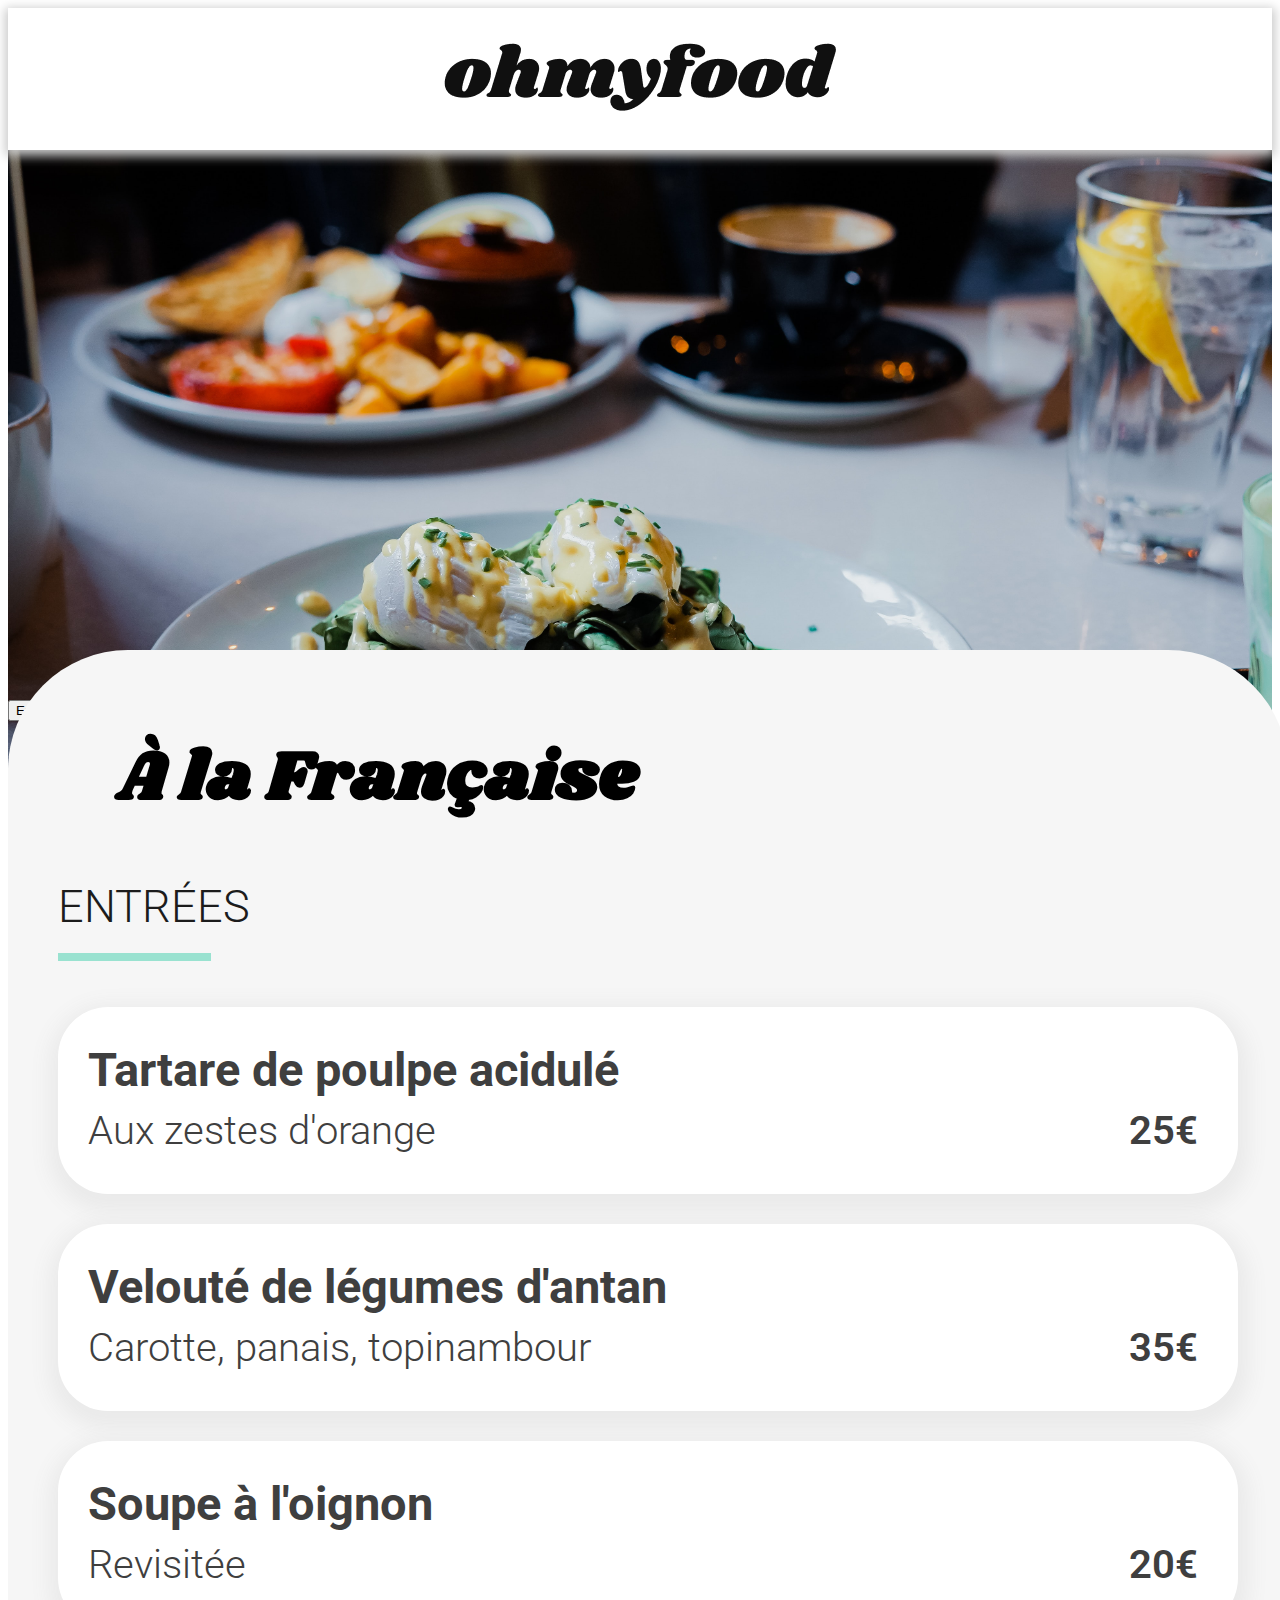
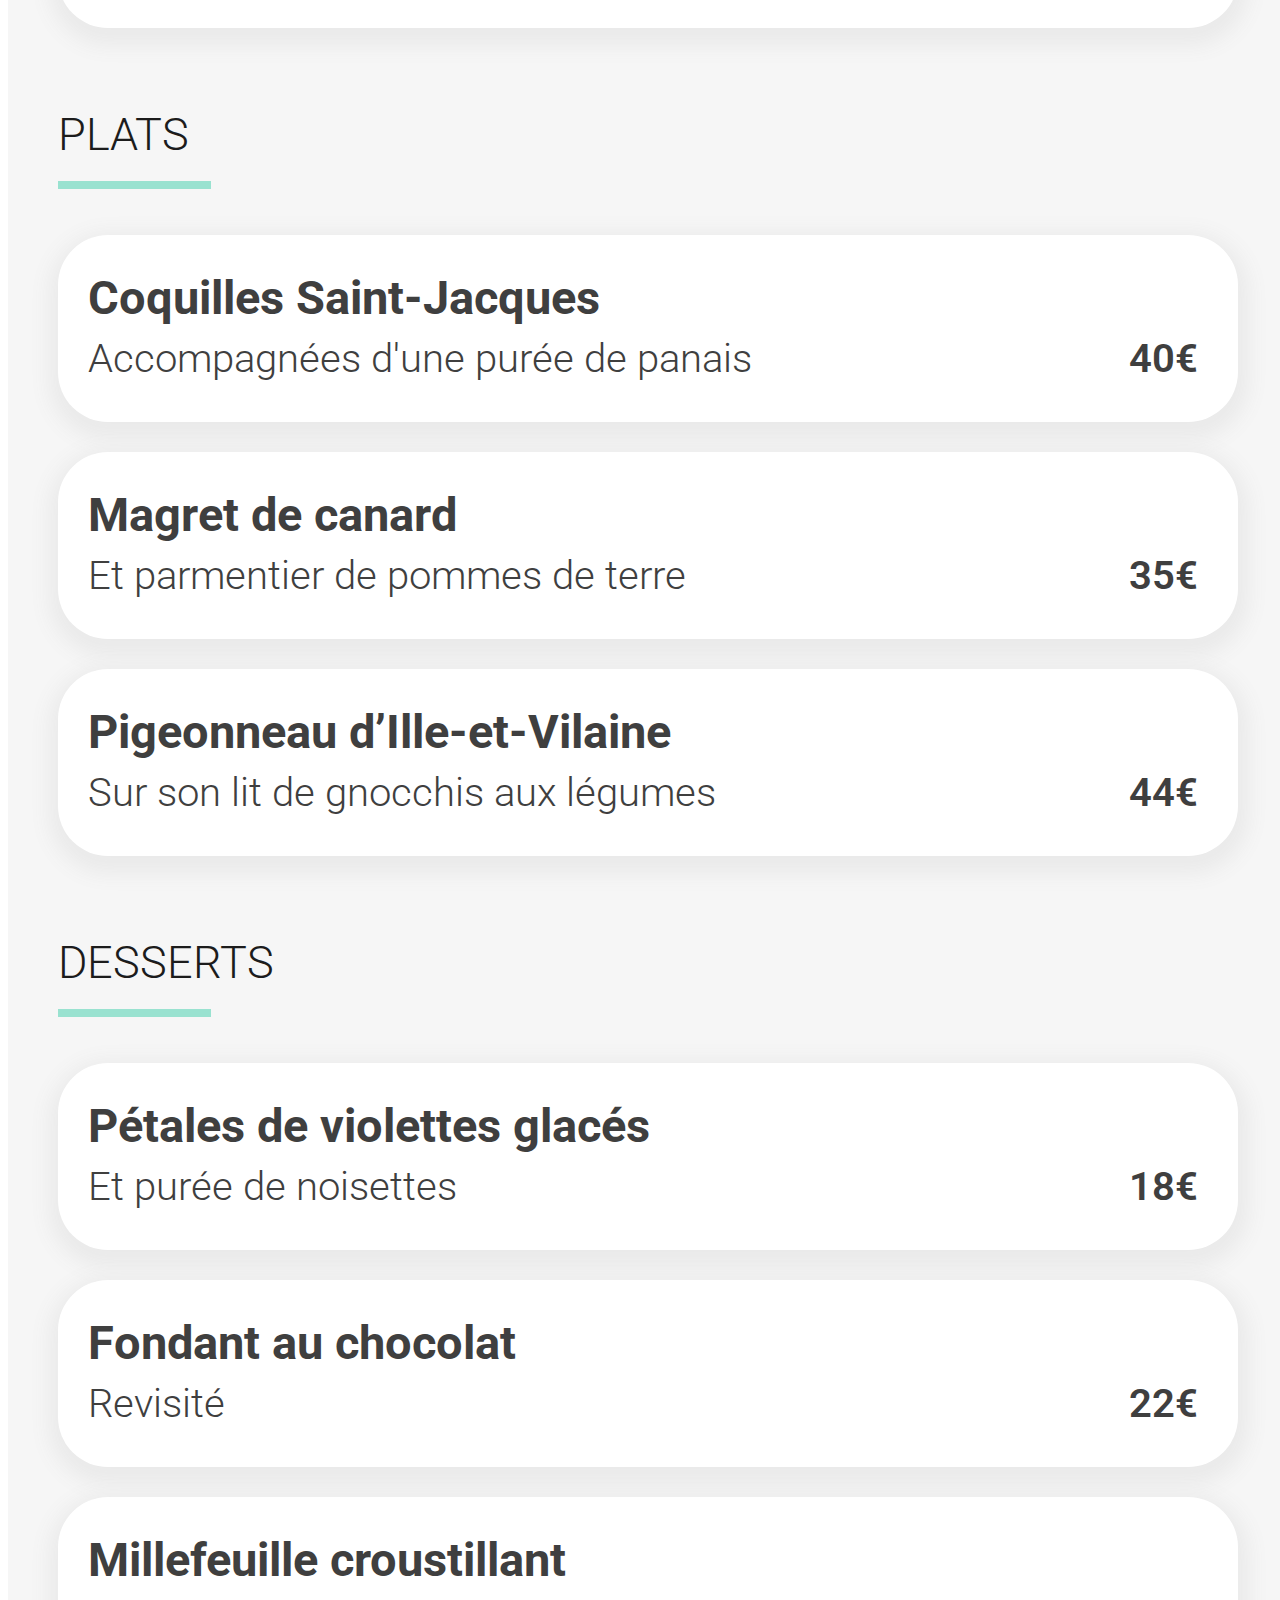
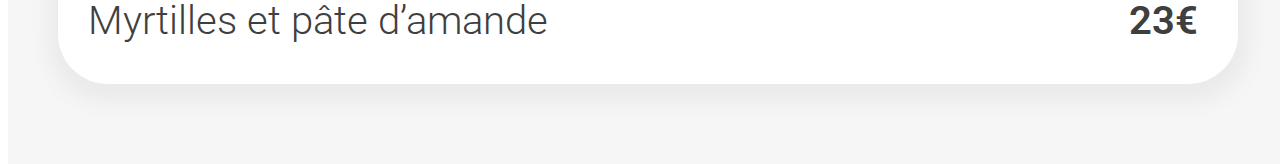
==== menu-a_la_francaise.html @ 71310bd3 "all cards added" ====
<!DOCTYPE html>
<html lang="fr">
    <head>

        
        <link rel="stylesheet" href="css/style.css">
        <link rel="stylesheet" href="css/menus.css">
        <link rel="stylesheet" href="https://cdnjs.cloudflare.com/ajax/libs/font-awesome/6.1.2/css/all.min.css" integrity="sha512-1sCRPdkRXhBV2PBLUdRb4tMg1w2YPf37qatUFeS7zlBy7jJI8Lf4VHwWfZZfpXtYSLy85pkm9GaYVYMfw5BC1A==" crossorigin="anonymous" referrerpolicy="no-referrer" />

        <title>A la Française</title>
    </head>
    <body>

        <header class="header">

            <div class="header__logo">
                <img src="./images/ohmyfood.png" alt="Oh My Food Logo">
            </div>

            <div class="header__picture"><img src="./images/toa-heftiba-DQKerTsQwi0-unsplash.jpg"></div>

        </header>

        <main>
            <div class="menus">

                <div class="menus__titleBar">
                    <div class="menus__titleBar__title">
                        <h1>À la Française</h1>
                    </div>
                    <span class="menus__titleBar__icon"><i class="fa-regular fa-heart"></i></span>
                </div>

                <div class="menu">
                    <h2>ENTRÉES</h2>
                    <div class="menu__line"></div>
                    <article class="menu__card">
                        <div class="menu__card__descr">
                            <h3>Tartare de poulpe acidulé</h2>
                                Aux zestes d'orange
                        </div>
                        <div class="menu__card__price">
                                25€
                        </div>
                        <div class="menu__card__anim">
                                <i></i>
                        </div>
                    </article>

                    <article class="menu__card">
                        <div class="menu__card__descr">
                            <h3>Velouté de légumes d'antan</h2>
                                Carotte, panais, topinambour
                        </div>
                        <div class="menu__card__price">
                                35€
                        </div>
                        <div class="menu__card__anim">
                                <i></i>
                        </div>
                    </article>

                    <article class="menu__card">
                        <div class="menu__card__descr">
                            <h3>Soupe à l'oignon</h2>
                                Revisitée
                        </div>
                        <div class="menu__card__price">
                                20€
                        </div>
                        <div class="menu__card__anim">
                                <i></i>
                        </div>
                    </article>

                </div>

                <div class="menu">
                    <h2>PLATS</h2>
                    <div class="menu__line"></div>

                    <article class="menu__card">
                        <div class="menu__card__descr">
                            <h3>Coquilles Saint-Jacques</h2>
                                Accompagnées d'une purée de panais
                        </div>
                        <div class="menu__card__price">
                                40€
                        </div>
                        <div class="menu__card__anim">
                                <i></i>
                        </div>
                    </article>

                    <article class="menu__card">
                        <div class="menu__card__descr">
                            <h3>Magret de canard</h2>
                                Et parmentier de pommes de terre
                        </div>
                        <div class="menu__card__price">
                                35€
                        </div>
                        <div class="menu__card__anim">
                                <i></i>
                        </div>
                    </article>

                    <article class="menu__card">
                        <div class="menu__card__descr">
                            <h3>Pigeonneau d’Ille-et-Vilaine</h2>
                                Sur son lit de gnocchis aux légumes
                        </div>
                        <div class="menu__card__price">
                                44€
                        </div>
                        <div class="menu__card__anim">
                                <i></i>
                        </div>
                    </article>

                </div>

                <div class="menu">
                    <h2>DESSERTS</h2>
                    <div class="menu__line"></div>
                    <article class="menu__card">
                        <div class="menu__card__descr">
                            <h3>Pétales de violettes glacés</h2>
                                Et purée de noisettes
                        </div>
                        <div class="menu__card__price">
                                18€
                        </div>
                        <div class="menu__card__anim">
                                <i></i>
                        </div>
                    </article>

                    <article class="menu__card">
                        <div class="menu__card__descr">
                            <h3>Fondant au chocolat</h2>
                                Revisité
                        </div>
                        <div class="menu__card__price">
                                22€
                        </div>
                        <div class="menu__card__anim">
                                <i></i>
                        </div>
                    </article>

                    <article class="menu__card">
                        <div class="menu__card__descr">
                            <h3>Millefeuille croustillant</h2>
                                Myrtilles et pâte d’amande
                        </div>
                        <div class="menu__card__price">
                                23€
                        </div>
                        <div class="menu__card__anim">
                                <i></i>
                        </div>
                    </article>
                </div>

            </div>

            <button class="bouton" type="button">
                Explorer nos restaurants
            </button>

        </main>

        <footer>
            <div>
        
                    
            </div>
            <ul>
                <li><i></i> Proposer un restaurant</li>
                <li><i></i> Devenir partenaire</li>
                <li>Mentions légales</li>
                <li>Contact</li>
            </ul>

        </footer>


    </body>

</html>
---- css/style.css ----
@import "https://fonts.googleapis.com/css2?family=Roboto:wght@100;300;400;500;700;900&display=swap";
.header {
  width: 100%;
  display: flex;
  flex-direction: column;
  justify-content: center;
}
.header__logo {
  width: 100%;
  text-align: center;
  padding: 35px 0 35px 0;
  box-shadow: 0px 3px 10px 3px #cacaca;
  z-index: 1;
}
.header__localisation {
  background-color: #ececec;
  width: 100%;
  height: 50px;
  padding: 35px 0 35px 0;
  text-align: center;
}
.header__localisation i {
  font-size: 40px;
  padding: 10px 10px 0 0;
  color: rgb(63, 63, 63);
}
.header__localisation span {
  margin-left: 25px;
  font-family: Roboto;
  color: rgb(63, 63, 63);
  font-size: 45px;
  font-weight: 400;
}
.header__hero {
  width: 100%;
  height: 750px;
  background-color: #F6F6F6;
  padding: 50px 30px 50px 30px;
  text-align: center;
  box-sizing: border-box;
}
.header__hero__title {
  font-family: Roboto;
  font-size: 45px;
  font-weight: 700;
  color: black;
}
.header__hero__subtitle {
  font-family: Roboto;
  font-size: 45px;
  font-weight: 300;
  color: rgb(63, 63, 63);
}
.header .bouton {
  margin-top: 60px;
  width: 550px;
  height: 120px;
  background-image: linear-gradient(#FF79DA, #9356DC);
  border-radius: 50px;
  border: none;
  font: 400 40px "Roboto";
  color: white;
  box-shadow: 0px 3px 10px 3px #cacaca;
  transition: all 0.3s ease-in-out;
}
.header .bouton:hover {
  box-shadow: 0px 3px 15px 7px #aaa8a8;
  background-image: linear-gradient(#ff93e1, #a16be0);
}

.fonctionnement {
  width: 100%;
  box-sizing: border-box;
  display: flex;
  flex-direction: column;
  padding: 100px 40px 100px 40px;
  background-color: white;
}
.fonctionnement__titre {
  font-family: Roboto;
  font-size: 65px;
  font-weight: 500;
  color: #1c1c1c;
}
.fonctionnement__card {
  display: flex;
  flex-direction: row;
  margin-top: 60px;
  justify-content: center;
  align-items: center;
}
.fonctionnement__card span {
  min-width: 70px;
  min-height: 70px;
  background-color: #9356DC;
  border-radius: 50px;
  text-align: center;
  font-family: Roboto;
  font-size: 37px;
  color: white;
  line-height: 70px;
  z-index: 1;
}
.fonctionnement__card div {
  width: 95%;
  height: 170px;
  background-color: #F6F6F6;
  border-radius: 50px;
  color: rgb(63, 63, 63);
  font-family: Roboto;
  font-size: 45px;
  font-weight: 500;
  margin-left: -35px;
  box-shadow: 1px 8px 20px 10px #eaeaea;
  transition: all 0.3s ease-in-out;
}
.fonctionnement__card div:hover {
  background-color: rgba(220, 203, 241, 0.31);
  box-shadow: 1px 8px 20px 10px #aeaeae;
}
.fonctionnement__card div:hover i {
  color: #9356DC;
}
.fonctionnement__card div i {
  font-size: 50px;
  padding: 60px 50px 60px 80px;
  color: grey;
}

.restaurants {
  width: 100%;
  background-color: #F6F6F6;
  box-sizing: border-box;
  display: flex;
  flex-direction: column;
  padding: 100px 40px 100px 40px;
}
.restaurants__titre {
  font-family: Roboto;
  font-size: 65px;
  font-weight: 500;
  color: #1c1c1c;
}
.restaurants__cards {
  margin-top: 60px;
  display: flex;
  flex-direction: column;
}
.restaurants__cards__unite {
  width: 100%;
  margin-bottom: 45px;
  display: flex;
  flex-direction: column;
}
.restaurants__cards__unite__img {
  height: 450px;
}
.restaurants__cards__unite__img img {
  width: 100%;
  height: 100%;
  object-fit: cover;
  border-radius: 50px 50px 0 0;
}
.restaurants__cards__unite__new {
  position: absolute;
  margin-top: 20px;
  left: 70%;
  width: 20%;
  padding: 15px 10px 15px 10px;
  border-radius: 5px;
  background-color: #99E2D0;
  text-align: center;
  font-family: Roboto;
  font-size: 35px;
  font-weight: 500;
  color: #50736a;
}
.restaurants__cards__unite__caption {
  width: 100%;
  padding: 45px;
  box-sizing: border-box;
  display: flex;
  flex-direction: row;
  justify-content: space-between;
  background-color: white;
  border-radius: 0 0 50px 50px;
  font-family: Roboto;
  font-size: 40px;
  font-weight: 300;
  color: rgb(63, 63, 63);
}
.restaurants__cards__unite__caption h3 {
  font-family: Roboto;
  font-size: 45px;
  font-weight: 700;
  color: rgb(63, 63, 63);
  margin: 0 0 10px 0;
}
.restaurants__cards__unite__caption .fa-heart {
  font-size: 70px;
  background: none;
}
.restaurants__cards__unite__caption .fa-heart:hover::before {
  font-family: "Font Awesome 5 Free";
  font-weight: 300;
  content: "\f004";
  background-clip: text;
  -webkit-background-clip: text;
  color: #9356DC;
  background: -webkit-linear-gradient(#9356DC, #FF79DA);
  /*-webkit-text-fill-color: transparent;*/
}

footer {
  width: 100%;
  box-sizing: border-box;
  display: flex;
  flex-direction: column;
  padding: 40px;
  background-color: #424141;
}
footer div svg {
  fill: white;
}/*# sourceMappingURL=style.css.map */
---- css/menus.css ----
@import "https://fonts.googleapis.com/css2?family=Roboto:wght@100;300;400;500;700;900&display=swap";
@import url("https://fonts.googleapis.com/css2?family=Shrikhand&display=swap");
.header {
  width: 100%;
  display: flex;
  flex-direction: column;
  justify-content: center;
}
.header__logo {
  width: 100%;
  text-align: center;
  padding: 35px 0 35px 0;
  box-shadow: 0px 3px 10px 3px #cacaca;
  z-index: 1;
}
.header__localisation {
  background-color: #ececec;
  width: 100%;
  height: 50px;
  padding: 35px 0 35px 0;
  text-align: center;
}
.header__localisation i {
  font-size: 40px;
  padding: 10px 10px 0 0;
  color: rgb(63, 63, 63);
}
.header__localisation span {
  margin-left: 25px;
  font-family: Roboto;
  color: rgb(63, 63, 63);
  font-size: 45px;
  font-weight: 400;
}
.header__hero {
  width: 100%;
  height: 750px;
  background-color: #F6F6F6;
  padding: 50px 30px 50px 30px;
  text-align: center;
  box-sizing: border-box;
}
.header__hero__title {
  font-family: Roboto;
  font-size: 45px;
  font-weight: 700;
  color: black;
}
.header__hero__subtitle {
  font-family: Roboto;
  font-size: 45px;
  font-weight: 300;
  color: rgb(63, 63, 63);
}
.header .bouton {
  margin-top: 60px;
  width: 550px;
  height: 120px;
  background-image: linear-gradient(#FF79DA, #9356DC);
  border-radius: 50px;
  border: none;
  font: 400 40px "Roboto";
  color: white;
  box-shadow: 0px 3px 10px 3px #cacaca;
  transition: all 0.3s ease-in-out;
}
.header .bouton:hover {
  box-shadow: 0px 3px 15px 7px #aaa8a8;
  background-image: linear-gradient(#ff93e1, #a16be0);
}

.fonctionnement {
  width: 100%;
  box-sizing: border-box;
  display: flex;
  flex-direction: column;
  padding: 100px 40px 100px 40px;
  background-color: white;
}
.fonctionnement__titre {
  font-family: Roboto;
  font-size: 65px;
  font-weight: 500;
  color: #1c1c1c;
}
.fonctionnement__card {
  display: flex;
  flex-direction: row;
  margin-top: 60px;
  justify-content: center;
  align-items: center;
}
.fonctionnement__card span {
  min-width: 70px;
  min-height: 70px;
  background-color: #9356DC;
  border-radius: 50px;
  text-align: center;
  font-family: Roboto;
  font-size: 37px;
  color: white;
  line-height: 70px;
  z-index: 1;
}
.fonctionnement__card div {
  width: 95%;
  height: 170px;
  background-color: #F6F6F6;
  border-radius: 50px;
  color: rgb(63, 63, 63);
  font-family: Roboto;
  font-size: 45px;
  font-weight: 500;
  margin-left: -35px;
  box-shadow: 1px 8px 20px 10px #eaeaea;
  transition: all 0.3s ease-in-out;
}
.fonctionnement__card div:hover {
  background-color: rgba(220, 203, 241, 0.31);
  box-shadow: 1px 8px 20px 10px #aeaeae;
}
.fonctionnement__card div:hover i {
  color: #9356DC;
}
.fonctionnement__card div i {
  font-size: 50px;
  padding: 60px 50px 60px 80px;
  color: grey;
}

.restaurants {
  width: 100%;
  background-color: #F6F6F6;
  box-sizing: border-box;
  display: flex;
  flex-direction: column;
  padding: 100px 40px 100px 40px;
}
.restaurants__titre {
  font-family: Roboto;
  font-size: 65px;
  font-weight: 500;
  color: #1c1c1c;
}
.restaurants__cards {
  margin-top: 60px;
  display: flex;
  flex-direction: column;
}
.restaurants__cards__unite {
  width: 100%;
  margin-bottom: 45px;
  display: flex;
  flex-direction: column;
}
.restaurants__cards__unite__img {
  height: 450px;
}
.restaurants__cards__unite__img img {
  width: 100%;
  height: 100%;
  object-fit: cover;
  border-radius: 50px 50px 0 0;
}
.restaurants__cards__unite__new {
  position: absolute;
  margin-top: 20px;
  left: 70%;
  width: 20%;
  padding: 15px 10px 15px 10px;
  border-radius: 5px;
  background-color: #99E2D0;
  text-align: center;
  font-family: Roboto;
  font-size: 35px;
  font-weight: 500;
  color: #50736a;
}
.restaurants__cards__unite__caption {
  width: 100%;
  padding: 45px;
  box-sizing: border-box;
  display: flex;
  flex-direction: row;
  justify-content: space-between;
  background-color: white;
  border-radius: 0 0 50px 50px;
  font-family: Roboto;
  font-size: 40px;
  font-weight: 300;
  color: rgb(63, 63, 63);
}
.restaurants__cards__unite__caption h3 {
  font-family: Roboto;
  font-size: 45px;
  font-weight: 700;
  color: rgb(63, 63, 63);
  margin: 0 0 10px 0;
}
.restaurants__cards__unite__caption .fa-heart {
  font-size: 70px;
  background: none;
}
.restaurants__cards__unite__caption .fa-heart:hover::before {
  font-family: "Font Awesome 5 Free";
  font-weight: 300;
  content: "\f004";
  background-clip: text;
  -webkit-background-clip: text;
  color: #9356DC;
  background: -webkit-linear-gradient(#9356DC, #FF79DA);
  /*-webkit-text-fill-color: transparent;*/
}

footer {
  width: 100%;
  box-sizing: border-box;
  display: flex;
  flex-direction: column;
  padding: 40px;
  background-color: #424141;
}
footer div svg {
  fill: white;
}

.header {
  width: 100%;
  display: flex;
  flex-direction: column;
}
.header__picture {
  width: 100%;
  height: 550px;
  box-sizing: border-box;
}
.header__picture img {
  width: 100%;
  object-fit: cover;
}

.menus {
  box-sizing: border-box;
  position: absolute;
  width: 100%;
  background-color: #F6F6F6;
  border-radius: 120px 120px 0 0;
  margin-top: -50px;
  padding: 0 50px 0 50px;
}

.menus {
  display: flex;
  flex-direction: column;
  width: 100%;
}
.menus__titleBar {
  width: 85%;
  height: 200px;
  padding: 30px 0 0 60px;
  display: flex;
  flex-direction: row;
  justify-content: space-between;
}
.menus__titleBar__title {
  font-family: Shrikhand;
  font-size: 35px;
  font-weight: 900;
}
.menus__titleBar__icon {
  font-size: 60px;
  line-height: 200px;
}

.menu {
  margin-bottom: 50px;
}
.menu h2 {
  font-family: Roboto;
  font-size: 45px;
  font-weight: 300;
  color: #1c1c1c;
  padding-bottom: 10px;
  margin: 0px;
}
.menu__line {
  margin: 10px 0 46px 0;
  width: 13%;
  border-bottom: 8px solid #99E2D0;
}
.menu__card {
  display: flex;
  flex-direction: row;
  justify-content: space-between;
  padding: 36px 40px 40px 30px;
  margin-bottom: 30px;
  font-family: Roboto;
  font-size: 40px;
  font-weight: 300;
  color: rgb(63, 63, 63);
  box-shadow: 1px 8px 20px 10px #eaeaea;
  background-color: white;
  border-radius: 50px;
}
.menu__card h3 {
  margin: 0px 0px 10px 0;
}
.menu__card__price {
  align-self: flex-end;
  font-weight: 600;
}
.menu__card__anim {
  display: none;
}/*# sourceMappingURL=menus.css.map */
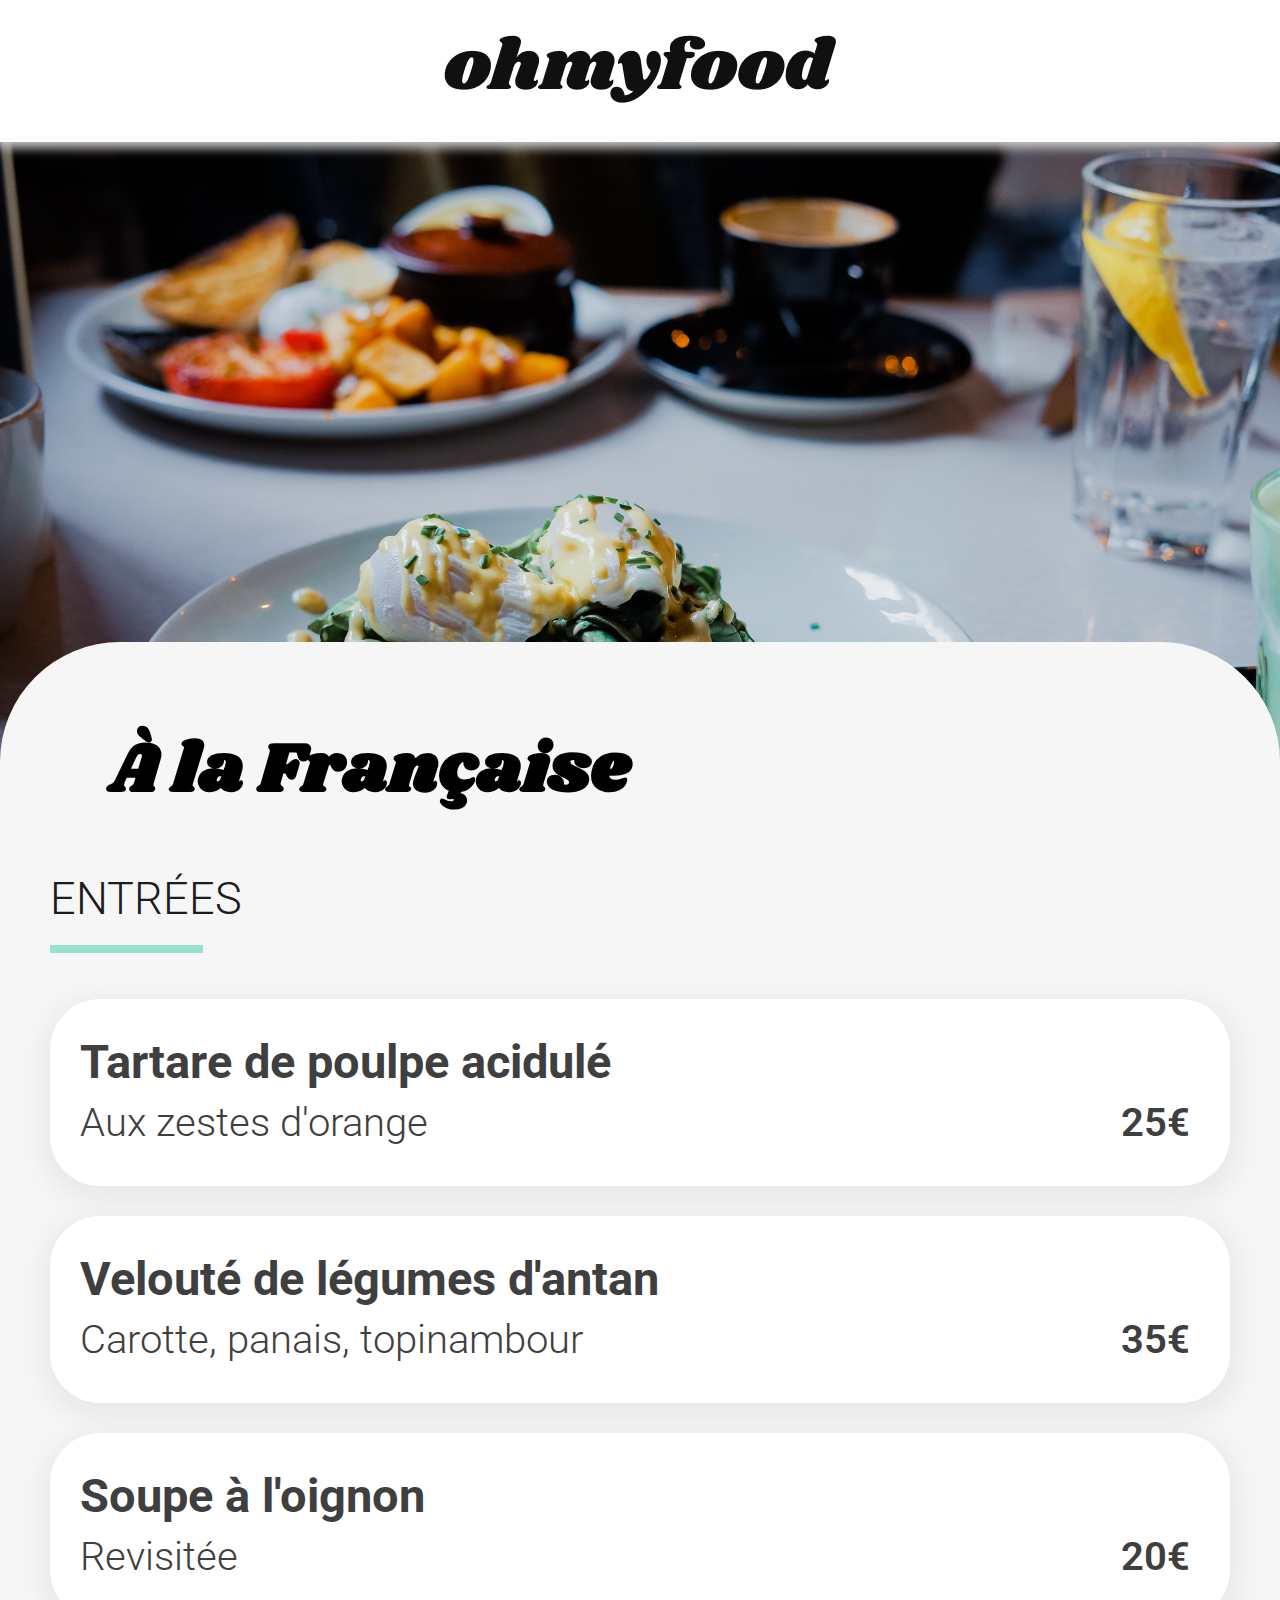
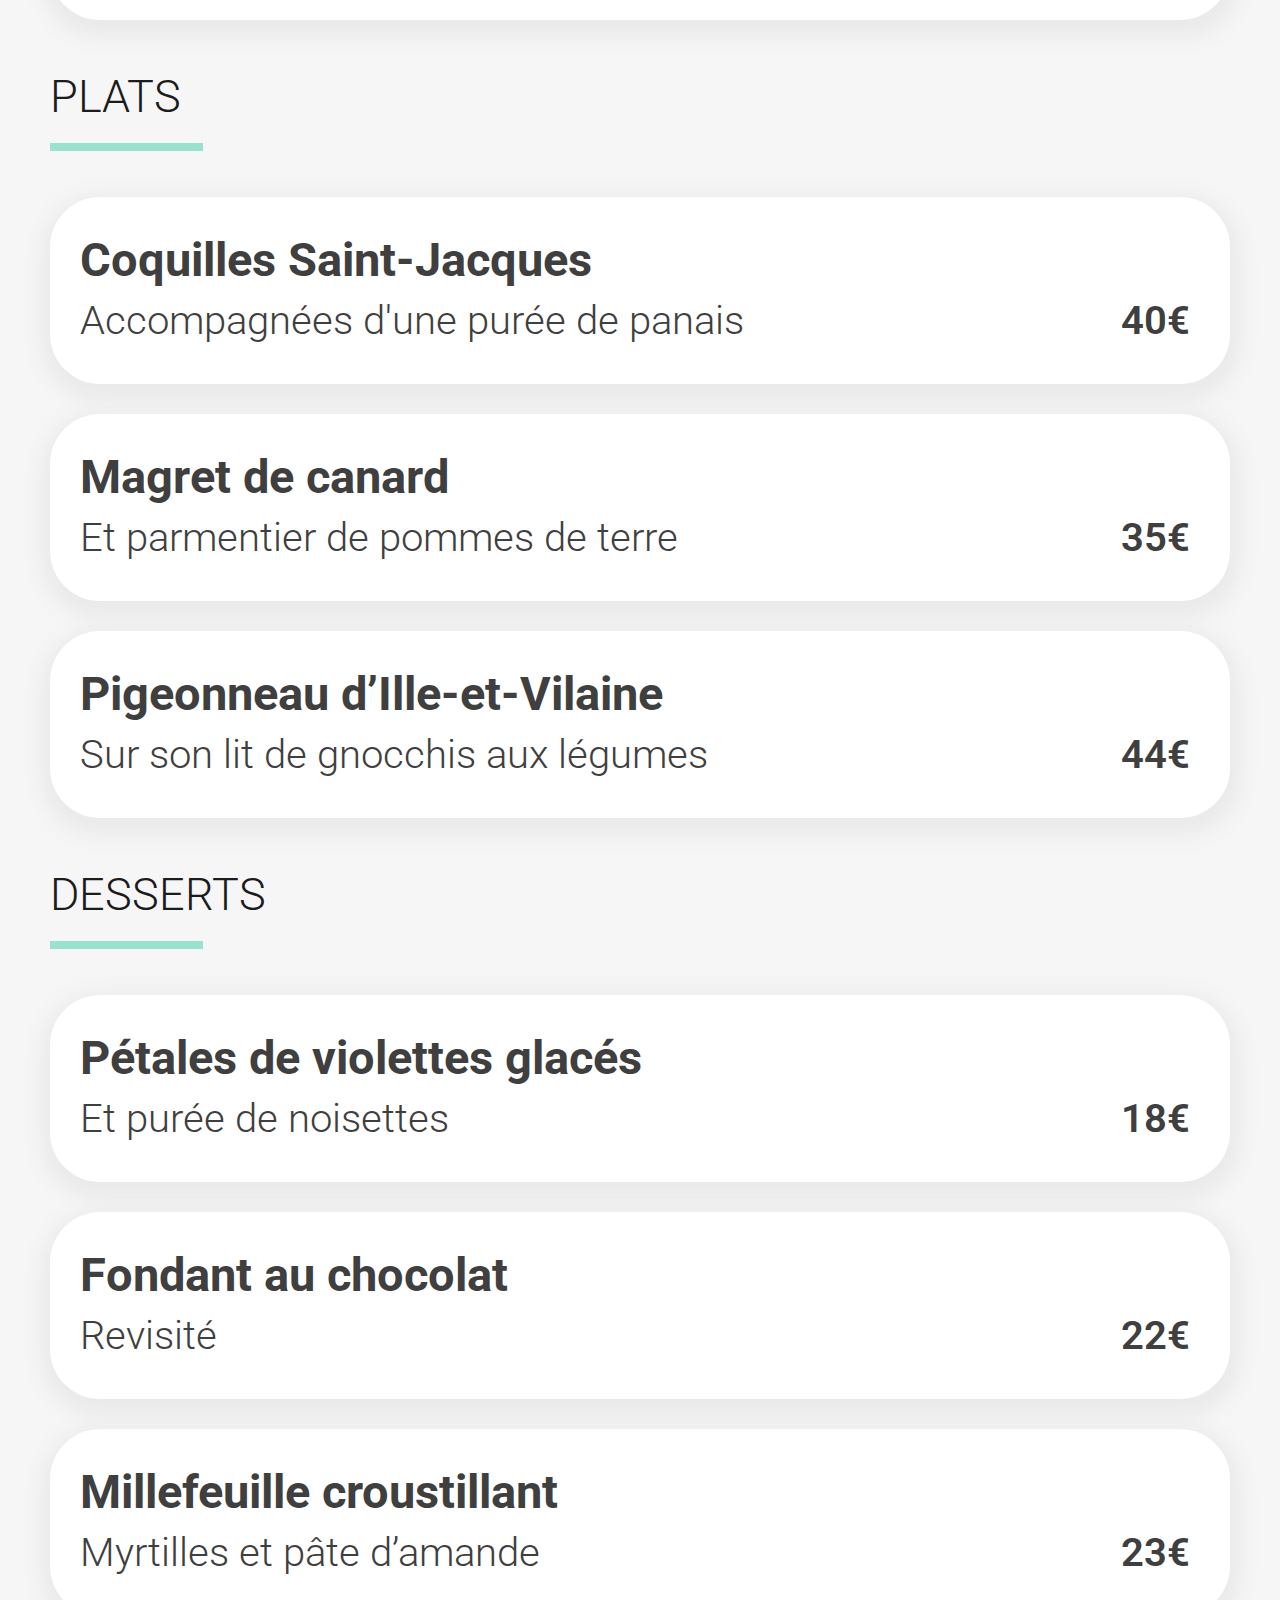
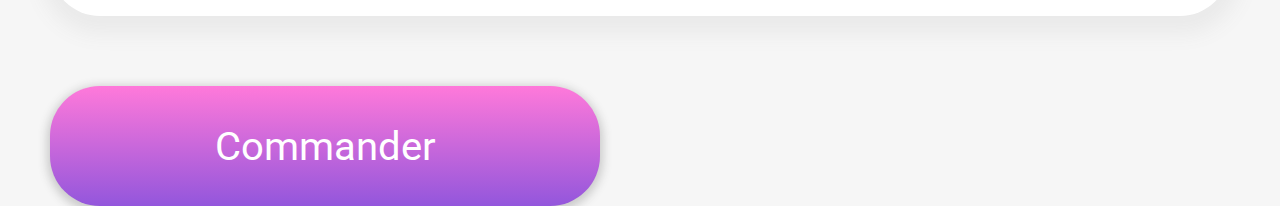
==== commit b07a4302: "7-1 directories" ====
--- a/menu-a_la_francaise.html
+++ b/menu-a_la_francaise.html
@@ -3,8 +3,7 @@
     <head>
 
         
-        <link rel="stylesheet" href="css/style.css">
-        <link rel="stylesheet" href="css/menus.css">
+        <link rel="stylesheet" href="css/main.css">
         <link rel="stylesheet" href="https://cdnjs.cloudflare.com/ajax/libs/font-awesome/6.1.2/css/all.min.css" integrity="sha512-1sCRPdkRXhBV2PBLUdRb4tMg1w2YPf37qatUFeS7zlBy7jJI8Lf4VHwWfZZfpXtYSLy85pkm9GaYVYMfw5BC1A==" crossorigin="anonymous" referrerpolicy="no-referrer" />
 
         <title>A la Française</title>
@@ -22,7 +21,7 @@
         </header>
 
         <main>
-            <div class="menus">
+            <div class="mainMenus">
 
                 <div class="menus__titleBar">
                     <div class="menus__titleBar__title">
@@ -43,7 +42,7 @@
                                 25€
                         </div>
                         <div class="menu__card__anim">
-                                <i></i>
+                            <i class="fa-regular fa-circle-check"></i>
                         </div>
                     </article>
 
@@ -163,22 +162,19 @@
                     </article>
                 </div>
 
+                <button class="bouton" type="button">
+                    Commander
+                </button>
+
             </div>
-
-            <button class="bouton" type="button">
-                Explorer nos restaurants
-            </button>
 
         </main>
 
-        <footer>
-            <div>
-        
-                    
-            </div>
+        <footer class="footer">
+            <span class="footer__title">ohmyfood</span>
             <ul>
-                <li><i></i> Proposer un restaurant</li>
-                <li><i></i> Devenir partenaire</li>
+                <li><span class="footer__icon"><i class="fa-solid fa-utensils"></i> </span>Proposer un restaurant</li>
+                <li><span class="footer__icon"><i class="fa-solid fa-handshake"></i></span> Devenir partenaire</li>
                 <li>Mentions légales</li>
                 <li>Contact</li>
             </ul>
--- a/css/main.css
+++ b/css/main.css
@@ -0,0 +1,601 @@
+@charset "UTF-8";
+
+@import "https://fonts.googleapis.com/css2?family=Roboto:wght@100;300;400;500;700;900&display=swap";
+@import url("https://fonts.googleapis.com/css2?family=Shrikhand&display=swap");
+
+
+
+article,
+aside,
+details,
+figcaption,
+figure,
+footer,
+header,
+hgroup,
+nav,
+section,
+summary {
+  display: block;
+}
+
+audio,
+canvas,
+video {
+  display: inline-block;
+}
+
+audio:not([controls]) {
+  display: none;
+  height: 0;
+}
+
+[hidden], template {
+  display: none;
+}
+
+html {
+  background: #fff;
+  color: #000;
+  -webkit-text-size-adjust: 100%;
+  -ms-text-size-adjust: 100%;
+}
+
+html,
+button,
+input,
+select,
+textarea {
+  font-family: sans-serif;
+}
+
+body {
+  margin: 0;
+}
+
+a {
+  background: transparent;
+}
+a:focus {
+  outline: thin dotted;
+}
+a:hover, a:active {
+  outline: 0;
+}
+
+h1 {
+  font-size: 2em;
+  margin: 0.67em 0;
+}
+
+h2 {
+  font-size: 1.5em;
+  margin: 0.83em 0;
+}
+
+h3 {
+  font-size: 1.17em;
+  margin: 1em 0;
+}
+
+h4 {
+  font-size: 1em;
+  margin: 1.33em 0;
+}
+
+h5 {
+  font-size: 0.83em;
+  margin: 1.67em 0;
+}
+
+h6 {
+  font-size: 0.75em;
+  margin: 2.33em 0;
+}
+
+abbr[title] {
+  border-bottom: 1px dotted;
+}
+
+b,
+strong {
+  font-weight: bold;
+}
+
+dfn {
+  font-style: italic;
+}
+
+mark {
+  background: #ff0;
+  color: #000;
+}
+
+code,
+kbd,
+pre,
+samp {
+  font-family: monospace, serif;
+  font-size: 1em;
+}
+
+pre {
+  white-space: pre;
+  white-space: pre-wrap;
+  word-wrap: break-word;
+}
+
+q {
+  quotes: "“" "”" "‘" "’";
+}
+
+q:before, q:after {
+  content: "";
+  content: none;
+}
+
+small {
+  font-size: 80%;
+}
+
+sub,
+sup {
+  font-size: 75%;
+  line-height: 0;
+  position: relative;
+  vertical-align: baseline;
+}
+
+sup {
+  top: -0.5em;
+}
+
+sub {
+  bottom: -0.25em;
+}
+
+img {
+  border: 0;
+}
+
+svg:not(:root) {
+  overflow: hidden;
+}
+
+figure {
+  margin: 0;
+}
+
+fieldset {
+  border: 1px solid #c0c0c0;
+  margin: 0 2px;
+  padding: 0.35em 0.625em 0.75em;
+}
+
+legend {
+  border: 0;
+  padding: 0;
+  white-space: normal;
+}
+
+button,
+input,
+select,
+textarea {
+  font-family: inherit;
+  font-size: 100%;
+  margin: 0;
+  vertical-align: baseline;
+}
+
+button, input {
+  line-height: normal;
+}
+
+button,
+select {
+  text-transform: none;
+}
+
+button,
+html input[type=button],
+input[type=reset],
+input[type=submit] {
+  -webkit-appearance: button;
+  cursor: pointer;
+}
+
+button[disabled],
+input[disabled] {
+  cursor: default;
+}
+
+button::-moz-focus-inner, input::-moz-focus-inner {
+  border: 0;
+  padding: 0;
+}
+
+textarea {
+  overflow: auto;
+  vertical-align: top;
+}
+
+table {
+  border-collapse: collapse;
+  border-spacing: 0;
+}
+
+input[type=search] {
+  -webkit-appearance: textfield;
+  -moz-box-sizing: content-box;
+  -webkit-box-sizing: content-box;
+  box-sizing: content-box;
+}
+input[type=search]::-webkit-search-cancel-button, input[type=search]::-webkit-search-decoration {
+  -webkit-appearance: none;
+}
+input[type=checkbox], input[type=radio] {
+  box-sizing: border-box;
+  padding: 0;
+}
+
+.header {
+  width: 100%;
+  display: flex;
+  flex-direction: column;
+  justify-content: center;
+}
+.header__logo {
+  width: 100%;
+  text-align: center;
+  padding: 35px 0 35px 0;
+  box-shadow: 0px 3px 10px 3px #cacaca;
+  z-index: 1;
+}
+.header__localisation {
+  background-color: #ececec;
+  width: 100%;
+  height: 50px;
+  padding: 35px 0 35px 0;
+  text-align: center;
+}
+.header__localisation i {
+  font-size: 40px;
+  padding: 10px 10px 0 0;
+  color: rgb(63, 63, 63);
+}
+.header__localisation span {
+  margin-left: 25px;
+  font-family: Roboto;
+  color: rgb(63, 63, 63);
+  font-size: 45px;
+  font-weight: 400;
+}
+.header__hero {
+  width: 100%;
+  height: 750px;
+  background-color: #f6f6f6;
+  padding: 50px 30px 50px 30px;
+  text-align: center;
+  box-sizing: border-box;
+}
+.header__hero__title {
+  font-family: Roboto;
+  font-size: 45px;
+  font-weight: 700;
+  color: black;
+}
+.header__hero__subtitle {
+  font-family: Roboto;
+  font-size: 45px;
+  font-weight: 300;
+  color: rgb(63, 63, 63);
+}
+.header .bouton {
+  margin-top: 60px;
+  width: 550px;
+  height: 120px;
+  background-image: linear-gradient(#ff79da, #9356dc);
+  border-radius: 50px;
+  border: none;
+  font: 400 40px "Roboto";
+  color: white;
+  box-shadow: 0px 3px 10px 3px #cacaca;
+  transition: all 0.3s ease-in-out;
+}
+.header .bouton:hover {
+  box-shadow: 0px 3px 15px 7px #aaa8a8;
+  background-image: linear-gradient(#ff93e1, #a16be0);
+}
+.header__picture {
+  width: 100%;
+  height: 550px;
+  box-sizing: border-box;
+}
+.header__picture img {
+  width: 100%;
+  object-fit: cover;
+}
+
+.footer {
+  width: 100%;
+  box-sizing: border-box;
+  display: flex;
+  flex-direction: column;
+  padding: 40px;
+  background-color: #333333;
+}
+.footer__title {
+  font-family: Shrikhand;
+  font-size: 45px;
+  color: white;
+}
+.footer__icon {
+  min-width: 50px;
+  min-height: 50px;
+}
+.footer__icon i {
+  font-size: 30px;
+  padding: 0 20px 0 0;
+}
+.footer ul {
+  padding: 0px;
+  font-family: Roboto;
+  list-style-type: none;
+  font-size: 40px;
+  color: white;
+}
+.footer li {
+  padding: 0 0 15px 0;
+}
+
+.fonctionnement {
+  width: 100%;
+  box-sizing: border-box;
+  display: flex;
+  flex-direction: column;
+  padding: 100px 40px 100px 40px;
+  background-color: white;
+}
+.fonctionnement__titre {
+  font-family: Roboto;
+  font-size: 65px;
+  font-weight: 500;
+  color: #1c1c1c;
+}
+.fonctionnement__card {
+  display: flex;
+  flex-direction: row;
+  margin-top: 60px;
+  justify-content: center;
+  align-items: center;
+}
+.fonctionnement__card span {
+  min-width: 70px;
+  min-height: 70px;
+  background-color: #9356dc;
+  border-radius: 50px;
+  text-align: center;
+  font-family: Roboto;
+  font-size: 37px;
+  color: white;
+  line-height: 70px;
+  z-index: 1;
+}
+.fonctionnement__card div {
+  width: 95%;
+  height: 170px;
+  background-color: #f6f6f6;
+  border-radius: 50px;
+  color: rgb(63, 63, 63);
+  font-family: Roboto;
+  font-size: 45px;
+  font-weight: 500;
+  margin-left: -35px;
+  box-shadow: 1px 8px 20px 10px #eaeaea;
+  transition: all 0.3s ease-in-out;
+}
+.fonctionnement__card div:hover {
+  background-color: rgba(220, 203, 241, 0.31);
+  box-shadow: 1px 8px 20px 10px #aeaeae;
+}
+.fonctionnement__card div:hover i {
+  color: #9356dc;
+}
+.fonctionnement__card div i {
+  font-size: 50px;
+  padding: 60px 50px 60px 80px;
+  color: grey;
+}
+
+.restaurants {
+  width: 100%;
+  background-color: #f6f6f6;
+  box-sizing: border-box;
+  display: flex;
+  flex-direction: column;
+  padding: 100px 40px 100px 40px;
+}
+.restaurants__titre {
+  font-family: Roboto;
+  font-size: 65px;
+  font-weight: 500;
+  color: #1c1c1c;
+}
+.restaurants__cards {
+  margin-top: 60px;
+  display: flex;
+  flex-direction: column;
+}
+.restaurants__cards__unite {
+  width: 100%;
+  margin-bottom: 45px;
+  display: flex;
+  flex-direction: column;
+}
+.restaurants__cards__unite__img {
+  height: 450px;
+}
+.restaurants__cards__unite__img img {
+  width: 100%;
+  height: 100%;
+  object-fit: cover;
+  border-radius: 50px 50px 0 0;
+}
+.restaurants__cards__unite__new {
+  position: absolute;
+  margin-top: 20px;
+  left: 70%;
+  width: 20%;
+  padding: 15px 10px 15px 10px;
+  border-radius: 5px;
+  background-color: #99e2d0;
+  text-align: center;
+  font-family: Roboto;
+  font-size: 35px;
+  font-weight: 500;
+  color: #50736a;
+}
+.restaurants__cards__unite__caption {
+  width: 100%;
+  padding: 45px;
+  box-sizing: border-box;
+  display: flex;
+  flex-direction: row;
+  justify-content: space-between;
+  background-color: white;
+  border-radius: 0 0 50px 50px;
+  font-family: Roboto;
+  font-size: 40px;
+  font-weight: 300;
+  color: rgb(63, 63, 63);
+}
+.restaurants__cards__unite__caption h3 {
+  font-family: Roboto;
+  font-size: 45px;
+  font-weight: 700;
+  color: rgb(63, 63, 63);
+  margin: 0 0 10px 0;
+}
+.restaurants__cards__unite__caption__icon {
+  font-size: 70px;
+  background: none;
+  transition: all 0.5s ease-in;
+}
+.restaurants__cards__unite__caption__icon:hover ::before {
+  font-family: "Font Awesome 5 Free";
+  font-weight: 900;
+  content: "\f004";
+  background: -webkit-linear-gradient(top, #9356dc, #ff79da);
+  background-clip: text;
+  -webkit-background-clip: text;
+  color: transparent;
+}
+
+.mainMenus {
+  box-sizing: border-box;
+  position: absolute;
+  width: 100%;
+  background-color: #F6F6F6;
+  border-radius: 120px 120px 0 0;
+  margin-top: -50px;
+  padding: 0 50px 0 50px;
+}
+.mainMenus .bouton {
+  align-self: center;
+  margin-top: 20px;
+  width: 550px;
+  height: 120px;
+  background-image: linear-gradient(#ff79da, #9356dc);
+  border-radius: 50px;
+  border: none;
+  font: 400 40px "Roboto";
+  color: white;
+  box-shadow: 0px 3px 10px 3px #cacaca;
+  transition: all 0.3s ease-in-out;
+}
+.mainMenus .bouton:hover {
+  box-shadow: 0px 3px 15px 7px #aaa8a8;
+  background-image: linear-gradient(#ff93e1, #a16be0);
+}
+
+.menus {
+  display: flex;
+  flex-direction: column;
+  width: 100%;
+}
+.menus__titleBar {
+  width: 85%;
+  height: 200px;
+  padding: 30px 0 0 60px;
+  display: flex;
+  flex-direction: row;
+  justify-content: space-between;
+}
+.menus__titleBar__title {
+  font-family: Shrikhand;
+  font-size: 35px;
+  font-weight: 900;
+}
+.menus__titleBar__icon {
+  font-size: 70px;
+  line-height: 200px;
+}
+.menus__titleBar__icon .fa-heart:hover {
+  font-family: "Font Awesome 5 Free";
+  font-weight: 900;
+  content: "\f004";
+  background: -webkit-linear-gradient(top, #9356dc, #ff79da);
+  background-clip: text;
+  -webkit-background-clip: text;
+  color: transparent;
+}
+
+.menu {
+  margin-bottom: 50px;
+}
+.menu h2 {
+  font-family: Roboto;
+  font-size: 45px;
+  font-weight: 300;
+  color: #1c1c1c;
+  padding-bottom: 10px;
+  margin: 0px;
+}
+.menu__line {
+  margin: 10px 0 46px 0;
+  width: 13%;
+  border-bottom: 8px solid #99e2d0;
+}
+.menu__card {
+  display: flex;
+  flex-direction: row;
+  justify-content: space-between;
+  padding: 36px 40px 40px 30px;
+  margin-bottom: 30px;
+  font-family: Roboto;
+  font-size: 40px;
+  font-weight: 300;
+  color: rgb(63, 63, 63);
+  box-shadow: 1px 8px 20px 10px #eaeaea;
+  background-color: white;
+  border-radius: 50px;
+}
+.menu__card h3 {
+  margin: 0px 0px 10px 0;
+}
+.menu__card__price {
+  align-self: flex-end;
+  font-weight: 600;
+}
+.menu__card__anim {
+  display: none;
+  align-self: center;
+  text-align: center;
+  background-color: #99e2d0;
+  width: 20%;
+}
+.menu__card:hover .menu__card__anim .fa-circle-check {
+  font-size: 50px;
+  color: black;
+}/*# sourceMappingURL=main.css.map */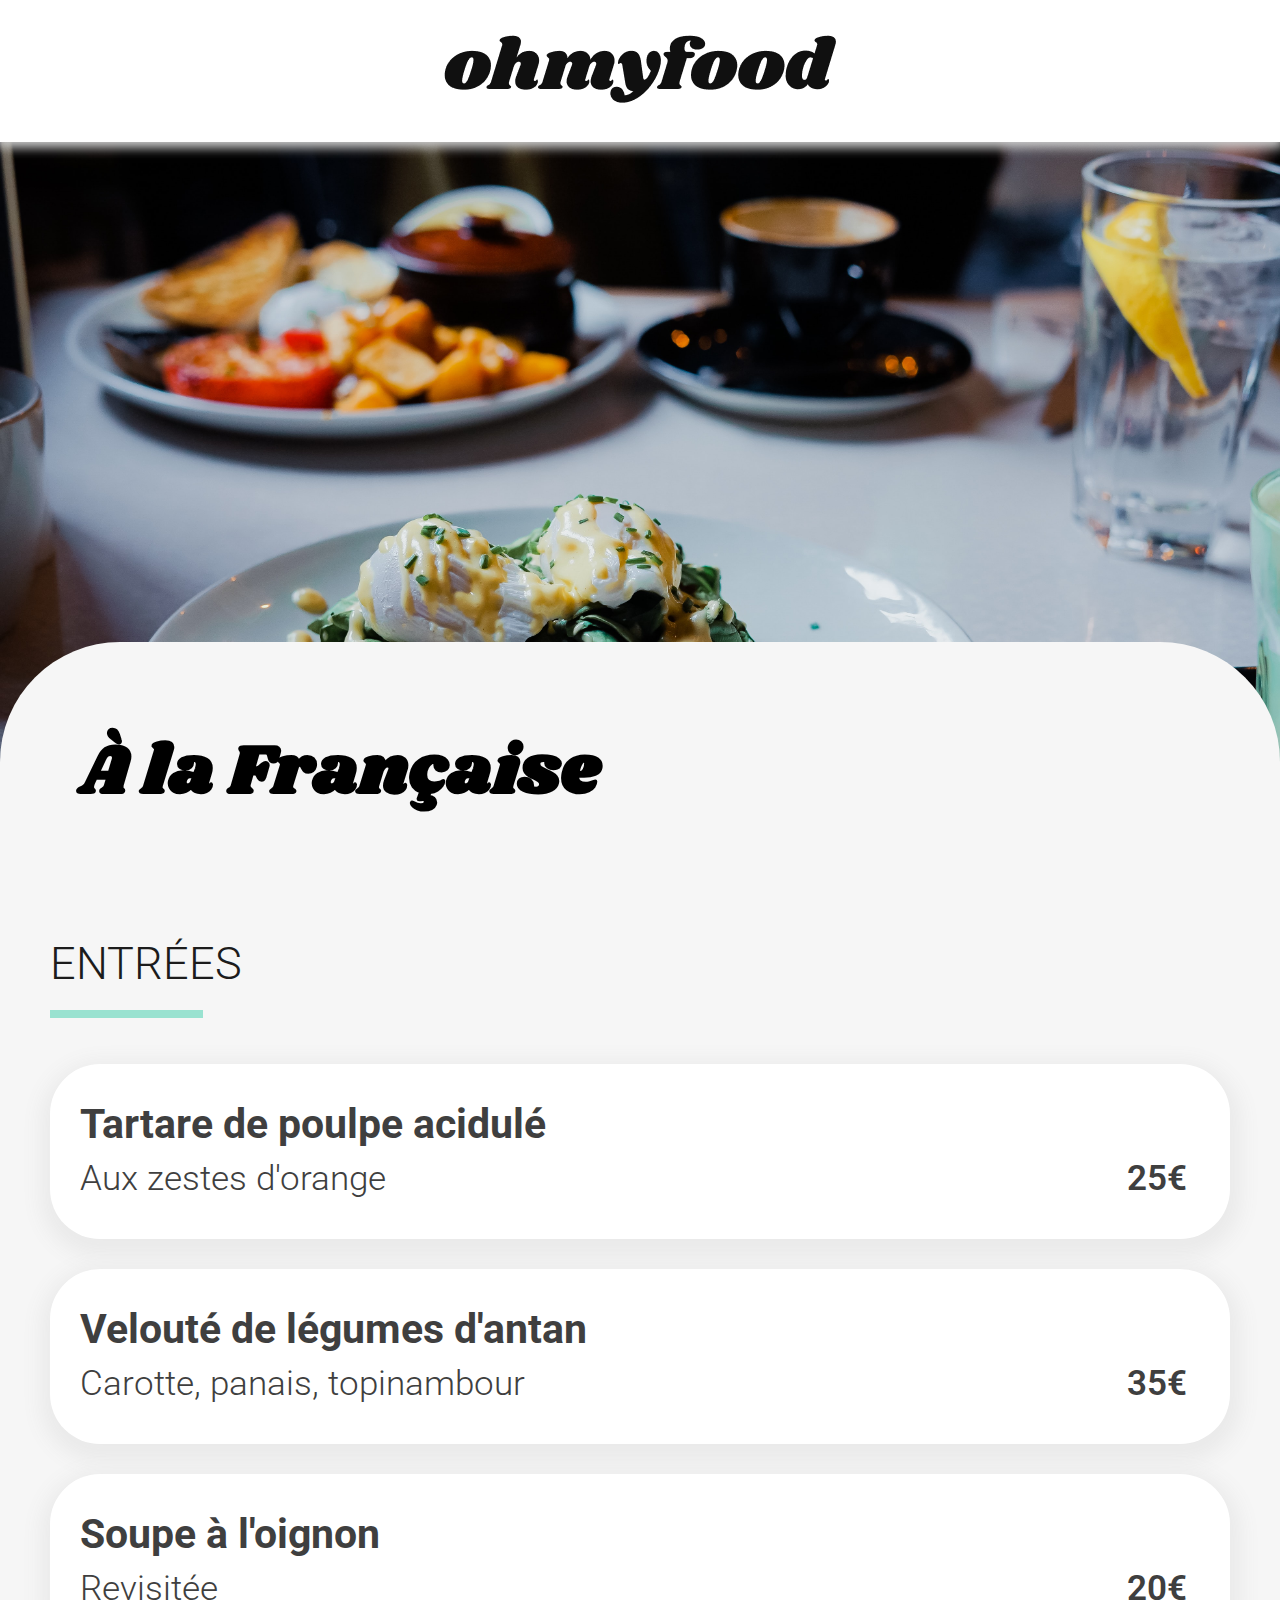
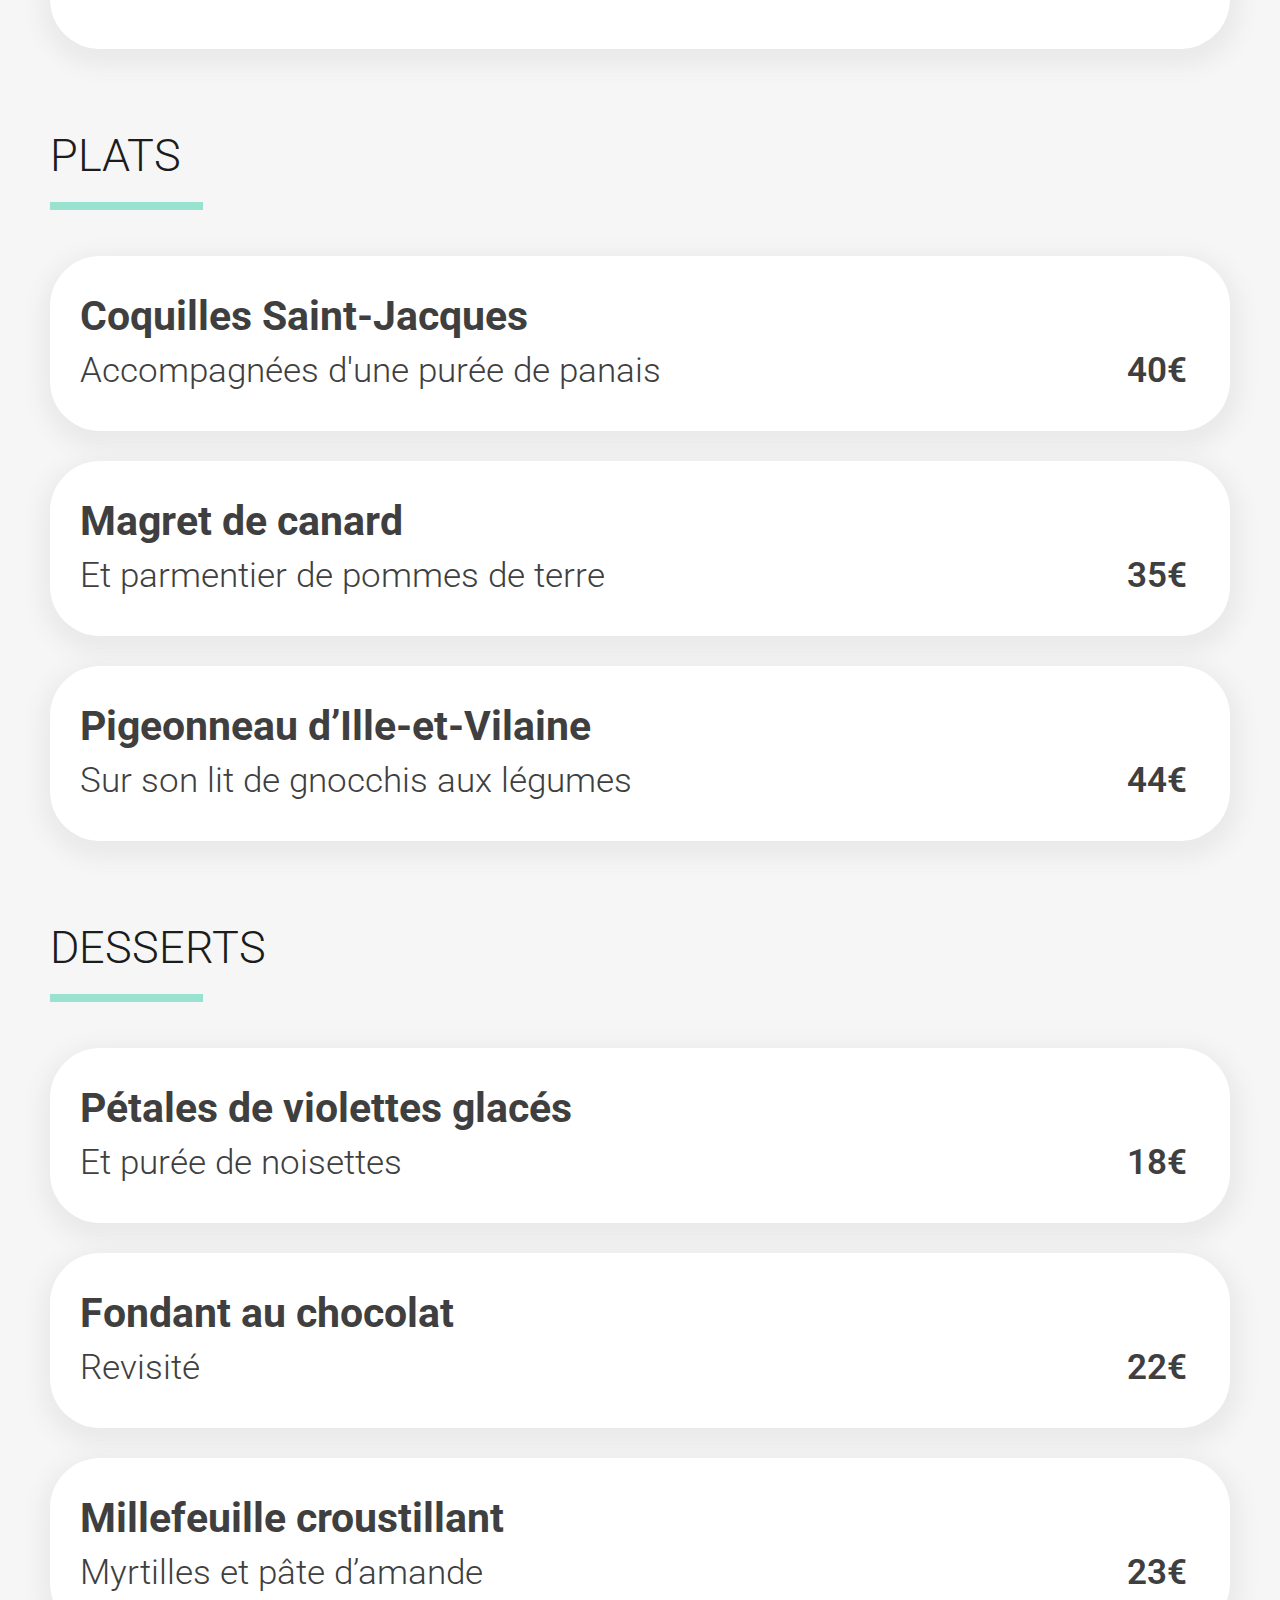
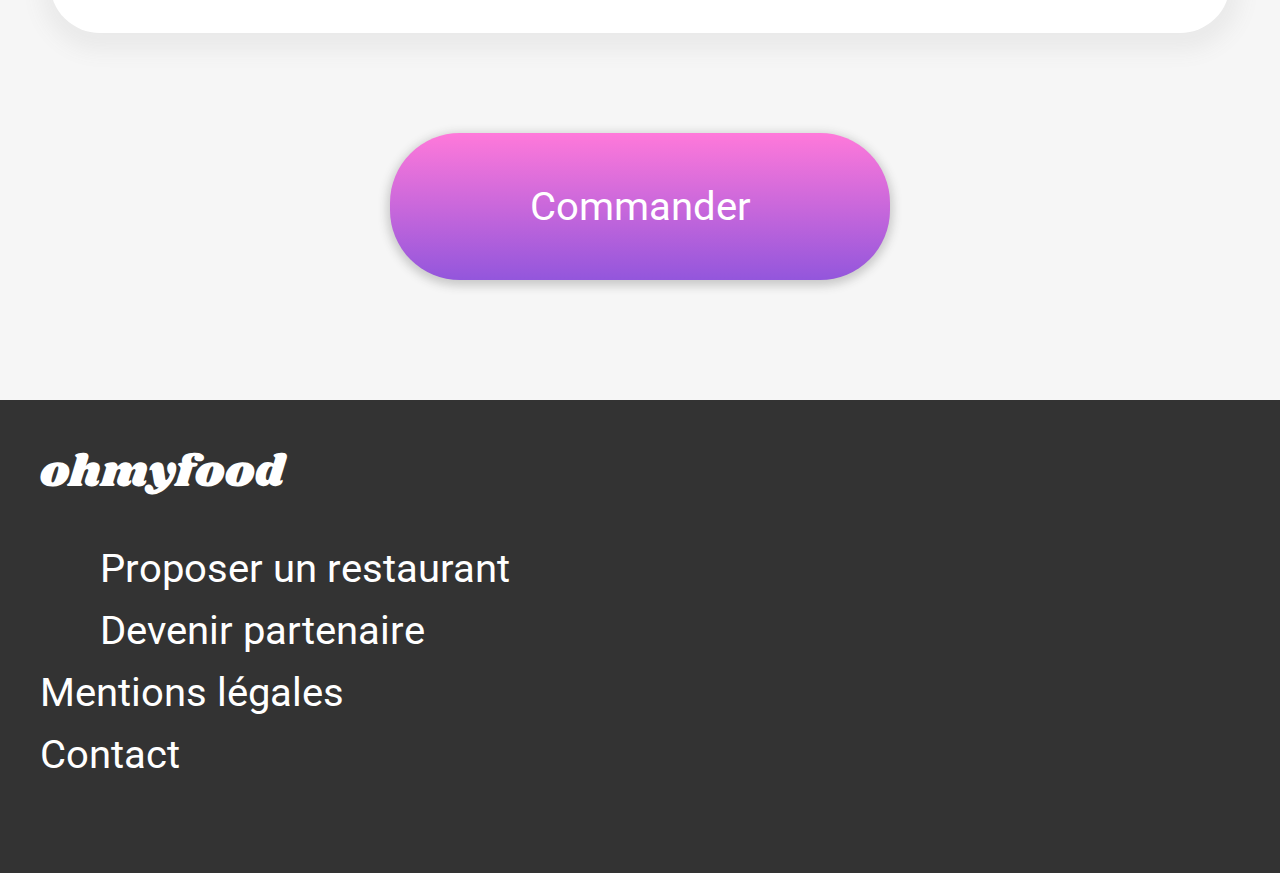
==== commit 9dde1f8e: "animations menus" ====
--- a/menu-a_la_francaise.html
+++ b/menu-a_la_francaise.html
@@ -3,7 +3,7 @@
     <head>
 
         
-        <link rel="stylesheet" href="css/main.css">
+        <link rel="stylesheet" href="./scss/main.css">
         <link rel="stylesheet" href="https://cdnjs.cloudflare.com/ajax/libs/font-awesome/6.1.2/css/all.min.css" integrity="sha512-1sCRPdkRXhBV2PBLUdRb4tMg1w2YPf37qatUFeS7zlBy7jJI8Lf4VHwWfZZfpXtYSLy85pkm9GaYVYMfw5BC1A==" crossorigin="anonymous" referrerpolicy="no-referrer" />
 
         <title>A la Française</title>
@@ -13,10 +13,11 @@
         <header class="header">
 
             <div class="header__logo">
+                <a href="index.html"><i class="fa-solid fa-arrow-left"></i></a>
                 <img src="./images/ohmyfood.png" alt="Oh My Food Logo">
             </div>
 
-            <div class="header__picture"><img src="./images/toa-heftiba-DQKerTsQwi0-unsplash.jpg"></div>
+            <div class="header__picture"><img src="./images/toa-heftiba-DQKerTsQwi0-unsplash.jpg" alt="A la française"></div>
 
         </header>
 
@@ -27,7 +28,12 @@
                     <div class="menus__titleBar__title">
                         <h1>À la Française</h1>
                     </div>
-                    <span class="menus__titleBar__icon"><i class="fa-regular fa-heart"></i></span>
+                    <span class="menus__titleBar__icon">
+                        <span class="fa-layers fa-fw">
+                        <i class="far fa-heart"></i>
+                        <i class="fas fa-heart"></i>
+                      </span>
+                    </span>
                 </div>
 
                 <div class="menu">
@@ -35,40 +41,40 @@
                     <div class="menu__line"></div>
                     <article class="menu__card">
                         <div class="menu__card__descr">
-                            <h3>Tartare de poulpe acidulé</h2>
+                            <h3>Tartare de poulpe acidulé</h3>
                                 Aux zestes d'orange
                         </div>
                         <div class="menu__card__price">
                                 25€
                         </div>
                         <div class="menu__card__anim">
-                            <i class="fa-regular fa-circle-check"></i>
+                            <i class="fa-solid fa-circle-check"></i>
                         </div>
                     </article>
 
-                    <article class="menu__card">
+                    <article class="menu__card menu__card--delay2">
                         <div class="menu__card__descr">
-                            <h3>Velouté de légumes d'antan</h2>
+                            <h3>Velouté de légumes d'antan</h3>
                                 Carotte, panais, topinambour
                         </div>
                         <div class="menu__card__price">
                                 35€
                         </div>
                         <div class="menu__card__anim">
-                                <i></i>
+                            <i class="fa-solid fa-circle-check"></i>
                         </div>
                     </article>
 
-                    <article class="menu__card">
+                    <article class="menu__card menu__card--delay3">
                         <div class="menu__card__descr">
-                            <h3>Soupe à l'oignon</h2>
+                            <h3>Soupe à l'oignon</h3>
                                 Revisitée
                         </div>
                         <div class="menu__card__price">
                                 20€
                         </div>
                         <div class="menu__card__anim">
-                                <i></i>
+                            <i class="fa-solid fa-circle-check"></i>
                         </div>
                     </article>
 
@@ -80,40 +86,40 @@
 
                     <article class="menu__card">
                         <div class="menu__card__descr">
-                            <h3>Coquilles Saint-Jacques</h2>
+                            <h3>Coquilles Saint-Jacques</h3>
                                 Accompagnées d'une purée de panais
                         </div>
                         <div class="menu__card__price">
                                 40€
                         </div>
                         <div class="menu__card__anim">
-                                <i></i>
+                            <i class="fa-solid fa-circle-check"></i>
                         </div>
                     </article>
 
                     <article class="menu__card">
                         <div class="menu__card__descr">
-                            <h3>Magret de canard</h2>
+                            <h3>Magret de canard</h3>
                                 Et parmentier de pommes de terre
                         </div>
                         <div class="menu__card__price">
                                 35€
                         </div>
                         <div class="menu__card__anim">
-                                <i></i>
+                            <i class="fa-solid fa-circle-check"></i>
                         </div>
                     </article>
 
                     <article class="menu__card">
                         <div class="menu__card__descr">
-                            <h3>Pigeonneau d’Ille-et-Vilaine</h2>
+                            <h3>Pigeonneau d’Ille-et-Vilaine</h3>
                                 Sur son lit de gnocchis aux légumes
                         </div>
                         <div class="menu__card__price">
                                 44€
                         </div>
                         <div class="menu__card__anim">
-                                <i></i>
+                            <i class="fa-solid fa-circle-check"></i>
                         </div>
                     </article>
 
@@ -124,40 +130,40 @@
                     <div class="menu__line"></div>
                     <article class="menu__card">
                         <div class="menu__card__descr">
-                            <h3>Pétales de violettes glacés</h2>
+                            <h3>Pétales de violettes glacés</h3>
                                 Et purée de noisettes
                         </div>
                         <div class="menu__card__price">
                                 18€
                         </div>
                         <div class="menu__card__anim">
-                                <i></i>
+                            <i class="fa-solid fa-circle-check"></i>
                         </div>
                     </article>
 
                     <article class="menu__card">
                         <div class="menu__card__descr">
-                            <h3>Fondant au chocolat</h2>
+                            <h3>Fondant au chocolat</h3>
                                 Revisité
                         </div>
                         <div class="menu__card__price">
                                 22€
                         </div>
                         <div class="menu__card__anim">
-                                <i></i>
+                            <i class="fa-solid fa-circle-check"></i>
                         </div>
                     </article>
 
                     <article class="menu__card">
                         <div class="menu__card__descr">
-                            <h3>Millefeuille croustillant</h2>
+                            <h3>Millefeuille croustillant</h3>
                                 Myrtilles et pâte d’amande
                         </div>
                         <div class="menu__card__price">
                                 23€
                         </div>
                         <div class="menu__card__anim">
-                                <i></i>
+                            <i class="fa-solid fa-circle-check"></i>
                         </div>
                     </article>
                 </div>
@@ -168,20 +174,21 @@
 
             </div>
 
+           
+
         </main>
 
         <footer class="footer">
             <span class="footer__title">ohmyfood</span>
             <ul>
-                <li><span class="footer__icon"><i class="fa-solid fa-utensils"></i> </span>Proposer un restaurant</li>
-                <li><span class="footer__icon"><i class="fa-solid fa-handshake"></i></span> Devenir partenaire</li>
+                <li><div class="footer__icon"><i class="fa-solid fa-utensils"></i> </div><span>Proposer un restaurant</span></li>
+                <li><div class="footer__icon"><i class="fa-solid fa-handshake"></i></div>Devenir partenaire</li>
                 <li>Mentions légales</li>
-                <li>Contact</li>
+                <li><a href="mailto:moi@leresto.fr">Contact</a></li>
             </ul>
 
         </footer>
 
-
     </body>
 
 </html>--- a/scss/main.css
+++ b/scss/main.css
@@ -0,0 +1,786 @@
+@charset "UTF-8";
+@import "https://fonts.googleapis.com/css2?family=Roboto:wght@100;300;400;500;700;900&display=swap";
+@import url("https://fonts.googleapis.com/css2?family=Shrikhand&display=swap"); /***** LOADER *****/
+.loader {
+  position: fixed;
+  display: flex;
+  justify-content: center;
+  align-items: center;
+  background-color: #fff;
+  margin: auto;
+  width: 100%;
+  height: 100%;
+  z-index: 20;
+  animation: opacity-anim 3s forwards;
+}
+.loader .lds-dual-ring {
+  display: inline-block;
+  width: 200px;
+  height: 200px;
+}
+.loader .lds-dual-ring::after {
+  content: " ";
+  display: block;
+  width: 200px;
+  height: 200px;
+  margin: auto;
+  border-radius: 50%;
+  border: 6px solid #fff;
+  border-color: #9356dc transparent #ff79da transparent;
+  animation: lds-dual-ring 3s forwards;
+}
+
+@keyframes lds-dual-ring {
+  0% {
+    transform: rotate(0deg);
+  }
+  100% {
+    transform: rotate(360deg);
+    opacity: 0;
+    left: -9999px;
+  }
+}
+@keyframes opacity-anim {
+  0% {
+    opacity: 1;
+  }
+  90% {
+    opacity: 1;
+  }
+  100% {
+    opacity: 0;
+    left: -9999px;
+  }
+}
+/***** PAGES MENUS *****/
+@keyframes menus-coming {
+  0% {
+    opacity: 0;
+    transform: translateY(50px);
+  }
+  100% {
+    opacity: 1;
+    transform: translateY(0px);
+  }
+}
+/***** CARDS MENUS *****/
+@keyframes menus-check {
+  0% {
+    transform: translateX(100px);
+    display: inline-block;
+  }
+  100% {
+    transform: translateX(0px);
+  }
+}
+@keyframes menus-check-out {
+  0% {
+    transform: translateX(0px);
+  }
+  100% {
+    transform: translateX(100px);
+    display: none;
+  }
+}
+@keyframes menus-rotate {
+  0% {
+    transform: translateX(50px) rotate(0deg);
+  }
+  100% {
+    transform: translateX(0px) rotate(360deg);
+  }
+}
+.header {
+  width: 100%;
+  display: flex;
+  flex-direction: column;
+  justify-content: center;
+}
+.header__logo {
+  width: 100%;
+  text-align: center;
+  align-items: center;
+  padding: 35px 0 35px 0;
+  box-shadow: 0px 3px 10px 3px #cacaca;
+  z-index: 1;
+}
+.header__logo i {
+  position: absolute;
+  left: 50px;
+  font-size: 55px;
+  color: black;
+}
+.header__localisation {
+  background-color: #ececec;
+  width: 100%;
+  height: 50px;
+  padding: 35px 0 35px 0;
+  text-align: center;
+}
+.header__localisation i {
+  font-size: 40px;
+  padding: 10px 10px 0 0;
+  color: rgb(63, 63, 63);
+}
+.header__localisation span {
+  margin-left: 25px;
+  font-family: Roboto;
+  color: rgb(63, 63, 63);
+  font-size: 45px;
+  font-weight: 400;
+}
+.header__hero {
+  width: 100%;
+  height: 750px;
+  background-color: #f6f6f6;
+  padding: 50px 30px 50px 30px;
+  text-align: center;
+  box-sizing: border-box;
+}
+.header__hero__title {
+  font-family: Roboto;
+  font-size: 45px;
+  font-weight: 700;
+  color: black;
+}
+.header__hero__subtitle {
+  font-family: Roboto;
+  font-size: 45px;
+  font-weight: 300;
+  color: rgb(63, 63, 63);
+}
+.header .bouton {
+  margin-top: 60px;
+  min-width: 500px;
+  /*height: 120px;*/
+  padding: 50px;
+  background-image: linear-gradient(#ff79da, #9356dc);
+  border-radius: 70px;
+  border: none;
+  font: 400 40px "Roboto";
+  color: white;
+  box-shadow: 0px 3px 10px 3px #cacaca;
+  transition: all 0.3s ease-in-out;
+}
+.header .bouton:hover {
+  box-shadow: 0px 3px 15px 7px #aaa8a8;
+  background-image: linear-gradient(#ff93e1, #a16be0);
+}
+.header__picture {
+  width: 100%;
+  height: 550px;
+  box-sizing: border-box;
+}
+.header__picture img {
+  width: 100%;
+  object-fit: cover;
+}
+
+.footer {
+  width: 100%;
+  box-sizing: border-box;
+  display: flex;
+  flex-direction: column;
+  padding: 40px;
+  background-color: #333333;
+}
+.footer__title {
+  font-family: Shrikhand;
+  font-size: 45px;
+  color: white;
+}
+.footer__icon {
+  display: inline-block;
+  width: 60px;
+}
+.footer__icon i {
+  font-size: 30px;
+  padding: 0 20px 0 0;
+}
+.footer__icon .fa-handshake {
+  transform: rotate(-25deg);
+}
+.footer ul {
+  padding: 0px;
+  font-family: Roboto;
+  list-style-type: none;
+  font-size: 40px;
+  color: white;
+}
+.footer li {
+  padding: 0 0 15px 0;
+  text-decoration: none;
+}
+.footer li a {
+  text-decoration: none;
+}
+
+.fonctionnement {
+  width: 100%;
+  box-sizing: border-box;
+  display: flex;
+  flex-direction: column;
+  padding: 100px 40px 100px 40px;
+  background-color: white;
+}
+.fonctionnement__titre {
+  font-family: Roboto;
+  font-size: 65px;
+  font-weight: 500;
+  color: #1c1c1c;
+}
+.fonctionnement__card {
+  display: flex;
+  flex-direction: row;
+  margin-top: 60px;
+  justify-content: center;
+  align-items: center;
+}
+.fonctionnement__card span {
+  min-width: 70px;
+  min-height: 70px;
+  background-color: #9356dc;
+  border-radius: 50px;
+  text-align: center;
+  font-family: Roboto;
+  font-size: 37px;
+  color: white;
+  line-height: 70px;
+  z-index: 1;
+}
+.fonctionnement__card div {
+  width: 95%;
+  height: 170px;
+  background-color: #f6f6f6;
+  border-radius: 50px;
+  color: rgb(63, 63, 63);
+  font-family: Roboto;
+  font-size: 45px;
+  font-weight: 500;
+  margin-left: -35px;
+  box-shadow: 1px 8px 20px 10px #eaeaea;
+  transition: all 0.3s ease-in-out;
+}
+.fonctionnement__card div:hover {
+  background-color: rgba(220, 203, 241, 0.31);
+  box-shadow: 1px 8px 20px 10px #aeaeae;
+}
+.fonctionnement__card div:hover i {
+  color: #9356dc;
+}
+.fonctionnement__card div i {
+  font-size: 50px;
+  padding: 60px 50px 60px 80px;
+  color: grey;
+}
+
+.restaurants {
+  width: 100%;
+  background-color: #f6f6f6;
+  box-sizing: border-box;
+  display: flex;
+  flex-direction: column;
+  padding: 100px 40px 100px 40px;
+}
+.restaurants__titre {
+  font-family: Roboto;
+  font-size: 65px;
+  font-weight: 500;
+  color: #1c1c1c;
+}
+.restaurants__cards {
+  margin-top: 60px;
+  display: flex;
+  flex-direction: column;
+}
+.restaurants__cards a {
+  text-decoration: none;
+}
+.restaurants__cards__unite {
+  width: 100%;
+  margin-bottom: 45px;
+  display: flex;
+  flex-direction: column;
+}
+.restaurants__cards__unite__img {
+  height: 450px;
+}
+.restaurants__cards__unite__img img {
+  width: 100%;
+  height: 100%;
+  object-fit: cover;
+  border-radius: 50px 50px 0 0;
+}
+.restaurants__cards__unite__new {
+  position: absolute;
+  margin-top: 20px;
+  left: 70%;
+  width: 20%;
+  padding: 15px 10px 15px 10px;
+  border-radius: 5px;
+  background-color: #99e2d0;
+  text-align: center;
+  font-family: Roboto;
+  font-size: 35px;
+  font-weight: 500;
+  color: #50736a;
+}
+.restaurants__cards__unite__caption {
+  width: 100%;
+  padding: 45px;
+  box-sizing: border-box;
+  display: flex;
+  flex-direction: row;
+  justify-content: space-between;
+  background-color: white;
+  border-radius: 0 0 50px 50px;
+  font-family: Roboto;
+  font-size: 40px;
+  font-weight: 300;
+  color: rgb(63, 63, 63);
+}
+.restaurants__cards__unite__caption h3 {
+  font-family: Roboto;
+  font-size: 45px;
+  font-weight: 700;
+  color: rgb(63, 63, 63);
+  margin: 0 0 10px 0;
+}
+.restaurants__cards__unite__caption__icon .far {
+  position: absolute;
+  font-size: 70px;
+  right: 60px;
+  opacity: 1;
+  transition: opacity 0.5s ease-in;
+}
+.restaurants__cards__unite__caption__icon .far:hover {
+  opacity: 0;
+}
+.restaurants__cards__unite__caption__icon .fas {
+  position: absolute;
+  font-size: 70px;
+  right: 60px;
+  background: -webkit-linear-gradient(top, #9356dc, #ff79da);
+  background-clip: text;
+  -webkit-background-clip: text;
+  color: transparent;
+  opacity: 0;
+  transition: opacity 0.5s ease-out;
+}
+.restaurants__cards__unite__caption__icon .fas:hover {
+  opacity: 1;
+}
+
+.mainMenus {
+  box-sizing: border-box;
+  position: relative;
+  display: flex;
+  flex-direction: column;
+  width: 100%;
+  background-color: #F6F6F6;
+  border-radius: 120px 120px 0 0;
+  margin-top: -50px;
+  padding: 0 50px 120px 50px;
+}
+.mainMenus .bouton {
+  align-self: center;
+  margin-top: 20px;
+  min-width: 500px;
+  /*height: 120px;*/
+  padding: 50px;
+  background-image: linear-gradient(#ff79da, #9356dc);
+  border-radius: 70px;
+  border: none;
+  font: 400 40px "Roboto";
+  color: white;
+  box-shadow: 0px 3px 10px 3px #cacaca;
+  transition: all 0.3s ease-in-out;
+}
+.mainMenus .bouton:hover {
+  box-shadow: 0px 3px 15px 7px #aaa8a8;
+  background-image: linear-gradient(#ff93e1, #a16be0);
+}
+
+.menus {
+  display: flex;
+  flex-direction: column;
+  width: 100%;
+}
+.menus__titleBar {
+  width: 95%;
+  height: 200px;
+  padding: 30px 0 65px 30px;
+  display: flex;
+  flex-direction: row;
+  justify-content: space-between;
+  align-items: center;
+}
+.menus__titleBar__title {
+  font-family: Shrikhand;
+  font-size: 35px;
+  font-weight: 900;
+}
+.menus__titleBar__icon .far {
+  position: absolute;
+  font-size: 70px;
+  right: 60px;
+  top: 95px;
+  opacity: 1;
+  transition: opacity 0.5s ease-in;
+}
+.menus__titleBar__icon .far:hover {
+  opacity: 0;
+}
+.menus__titleBar__icon .fas {
+  position: absolute;
+  font-size: 70px;
+  right: 60px;
+  top: 95px;
+  background: -webkit-linear-gradient(top, #9356dc, #ff79da);
+  background-clip: text;
+  -webkit-background-clip: text;
+  color: transparent;
+  opacity: 0;
+  transition: opacity 0.5s ease-out;
+}
+.menus__titleBar__icon .fas:hover {
+  opacity: 1;
+}
+
+.menu {
+  margin-bottom: 50px;
+}
+.menu h2 {
+  font-family: Roboto;
+  font-size: 45px;
+  font-weight: 300;
+  color: #1c1c1c;
+  padding-bottom: 10px;
+  margin: 0px;
+}
+.menu__line {
+  margin: 10px 0 46px 0;
+  width: 13%;
+  border-bottom: 8px solid #99e2d0;
+}
+.menu__card {
+  display: flex;
+  flex-direction: row;
+  justify-content: space-between;
+  height: 175px;
+  margin-bottom: 30px;
+  font-family: Roboto;
+  font-size: 35px;
+  font-weight: 300;
+  color: rgb(63, 63, 63);
+  box-shadow: 1px 8px 20px 10px #eaeaea;
+  background-color: white;
+  border-radius: 50px;
+  animation: menus-coming 1s ease-in-out;
+  overflow: hidden;
+}
+.menu__card--delay2 {
+  animation-delay: 0.2s;
+}
+.menu__card--delay3 {
+  animation-delay: 0.4s;
+}
+.menu__card--delay4 {
+  animation-delay: 0.4s;
+}
+.menu__card h3 {
+  margin: 0px 0px 10px 0;
+}
+.menu__card__descr {
+  width: 85%;
+  padding: 36px 40px 40px 30px;
+  white-space: nowrap;
+  overflow: hidden;
+  text-overflow: ellipsis;
+  transition: width 0.5s ease-in-out;
+}
+.menu__card__price {
+  padding: 0 40px 40px 0;
+  align-self: flex-end;
+  text-align: end;
+  font-weight: 600;
+}
+.menu__card__anim {
+  position: relative;
+  right: -150px;
+  align-self: center;
+  text-align: center;
+  background-color: #99e2d0;
+  width: 0%;
+  height: 100%;
+  overflow: hidden;
+  transition: all 0.3s linear;
+  animation: menus-check-out 0.3s forwards;
+}
+.menu__card__anim .fa-circle-check {
+  font-size: 95px;
+  color: white;
+  line-height: 175px;
+  margin-right: 30px;
+}
+.menu__card:hover .menu__card__anim {
+  display: inline-block;
+  width: 20%;
+  height: 100%;
+  right: -40px;
+  animation: menus-check 0.3s ease-in-out;
+}
+.menu__card:hover .menu__card__anim .fa-circle-check {
+  animation: menus-rotate 1s forwards;
+}
+.menu__card:hover .menu__card__price {
+  width: 15%;
+  padding: 36px 0 40px 30px;
+}
+.menu__card:hover .menu__card__descr {
+  width: 50%;
+  white-space: nowrap;
+  overflow: hidden;
+  text-overflow: ellipsis;
+}
+.menu__card:hover .menu__card__descr h3 {
+  white-space: nowrap;
+  overflow: hidden;
+  text-overflow: ellipsis;
+}
+
+article,
+aside,
+details,
+figcaption,
+figure,
+footer,
+header,
+hgroup,
+nav,
+section,
+summary {
+  display: block;
+}
+
+audio,
+canvas,
+video {
+  display: inline-block;
+}
+
+audio:not([controls]) {
+  display: none;
+  height: 0;
+}
+
+[hidden], template {
+  display: none;
+}
+
+html {
+  background: #fff;
+  color: #000;
+  -webkit-text-size-adjust: 100%;
+  -ms-text-size-adjust: 100%;
+}
+
+html,
+button,
+input,
+select,
+textarea {
+  font-family: sans-serif;
+}
+
+body {
+  margin: 0;
+}
+
+a {
+  background: transparent;
+  text-decoration: none;
+  color: inherit;
+}
+a:focus {
+  outline: thin dotted;
+}
+a:hover, a:active {
+  outline: 0;
+}
+
+h1 {
+  font-size: 2em;
+  margin: 0.67em 0;
+}
+
+h2 {
+  font-size: 1.5em;
+  margin: 0.83em 0;
+}
+
+h3 {
+  font-size: 1.17em;
+  margin: 1em 0;
+}
+
+h4 {
+  font-size: 1em;
+  margin: 1.33em 0;
+}
+
+h5 {
+  font-size: 0.83em;
+  margin: 1.67em 0;
+}
+
+h6 {
+  font-size: 0.75em;
+  margin: 2.33em 0;
+}
+
+abbr[title] {
+  border-bottom: 1px dotted;
+}
+
+b,
+strong {
+  font-weight: bold;
+}
+
+dfn {
+  font-style: italic;
+}
+
+mark {
+  background: #ff0;
+  color: #000;
+}
+
+code,
+kbd,
+pre,
+samp {
+  font-family: monospace, serif;
+  font-size: 1em;
+}
+
+pre {
+  white-space: pre;
+  white-space: pre-wrap;
+  word-wrap: break-word;
+}
+
+q {
+  quotes: "“" "”" "‘" "’";
+}
+
+q:before, q:after {
+  content: "";
+  content: none;
+}
+
+small {
+  font-size: 80%;
+}
+
+sub,
+sup {
+  font-size: 75%;
+  line-height: 0;
+  position: relative;
+  vertical-align: baseline;
+}
+
+sup {
+  top: -0.5em;
+}
+
+sub {
+  bottom: -0.25em;
+}
+
+img {
+  border: 0;
+}
+
+svg:not(:root) {
+  overflow: hidden;
+}
+
+figure {
+  margin: 0;
+}
+
+fieldset {
+  border: 1px solid #c0c0c0;
+  margin: 0 2px;
+  padding: 0.35em 0.625em 0.75em;
+}
+
+legend {
+  border: 0;
+  padding: 0;
+  white-space: normal;
+}
+
+button,
+input,
+select,
+textarea {
+  font-family: inherit;
+  font-size: 100%;
+  margin: 0;
+  vertical-align: baseline;
+}
+
+button, input {
+  line-height: normal;
+}
+
+button,
+select {
+  text-transform: none;
+}
+
+button,
+html input[type=button],
+input[type=reset],
+input[type=submit] {
+  -webkit-appearance: button;
+  cursor: pointer;
+}
+
+button[disabled],
+input[disabled] {
+  cursor: default;
+}
+
+button::-moz-focus-inner, input::-moz-focus-inner {
+  border: 0;
+  padding: 0;
+}
+
+textarea {
+  overflow: auto;
+  vertical-align: top;
+}
+
+table {
+  border-collapse: collapse;
+  border-spacing: 0;
+}
+
+input[type=search] {
+  -webkit-appearance: textfield;
+  -moz-box-sizing: content-box;
+  -webkit-box-sizing: content-box;
+  box-sizing: content-box;
+}
+input[type=search]::-webkit-search-cancel-button, input[type=search]::-webkit-search-decoration {
+  -webkit-appearance: none;
+}
+input[type=checkbox], input[type=radio] {
+  box-sizing: border-box;
+  padding: 0;
+}/*# sourceMappingURL=main.css.map */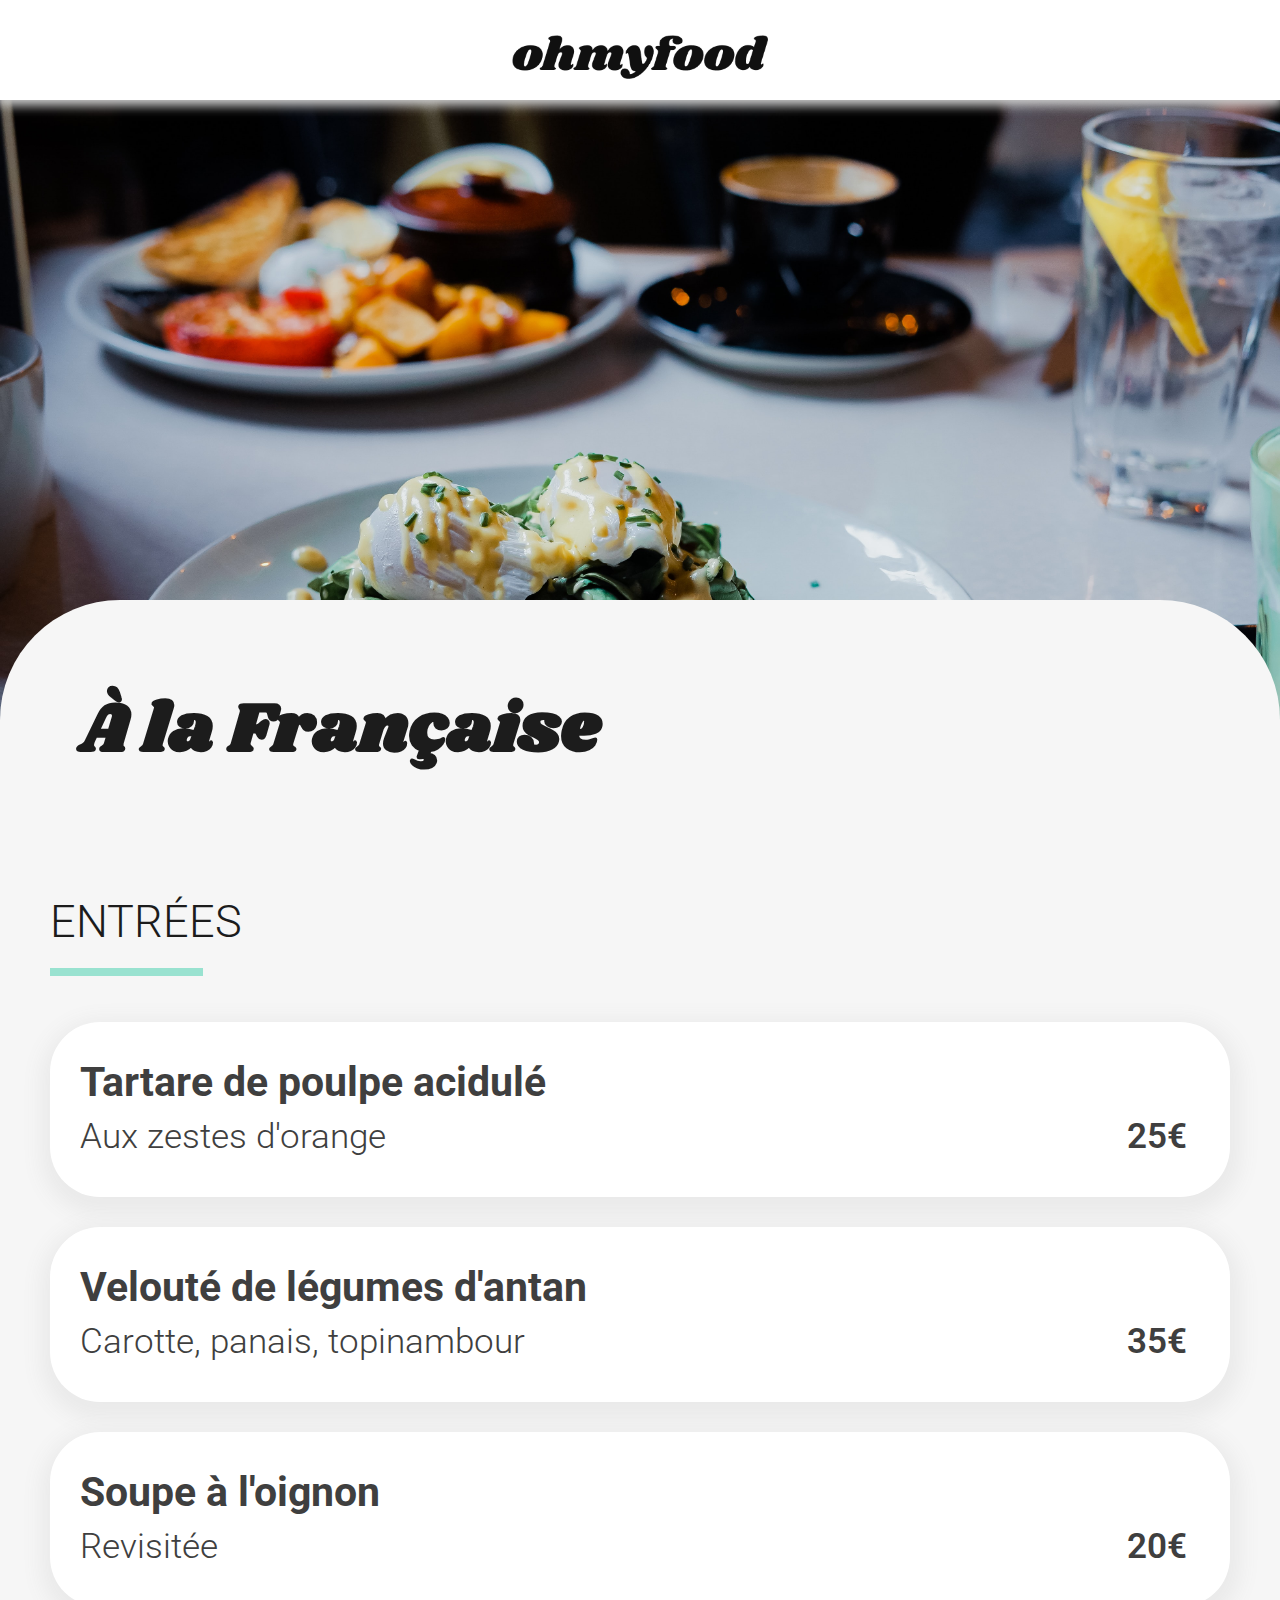
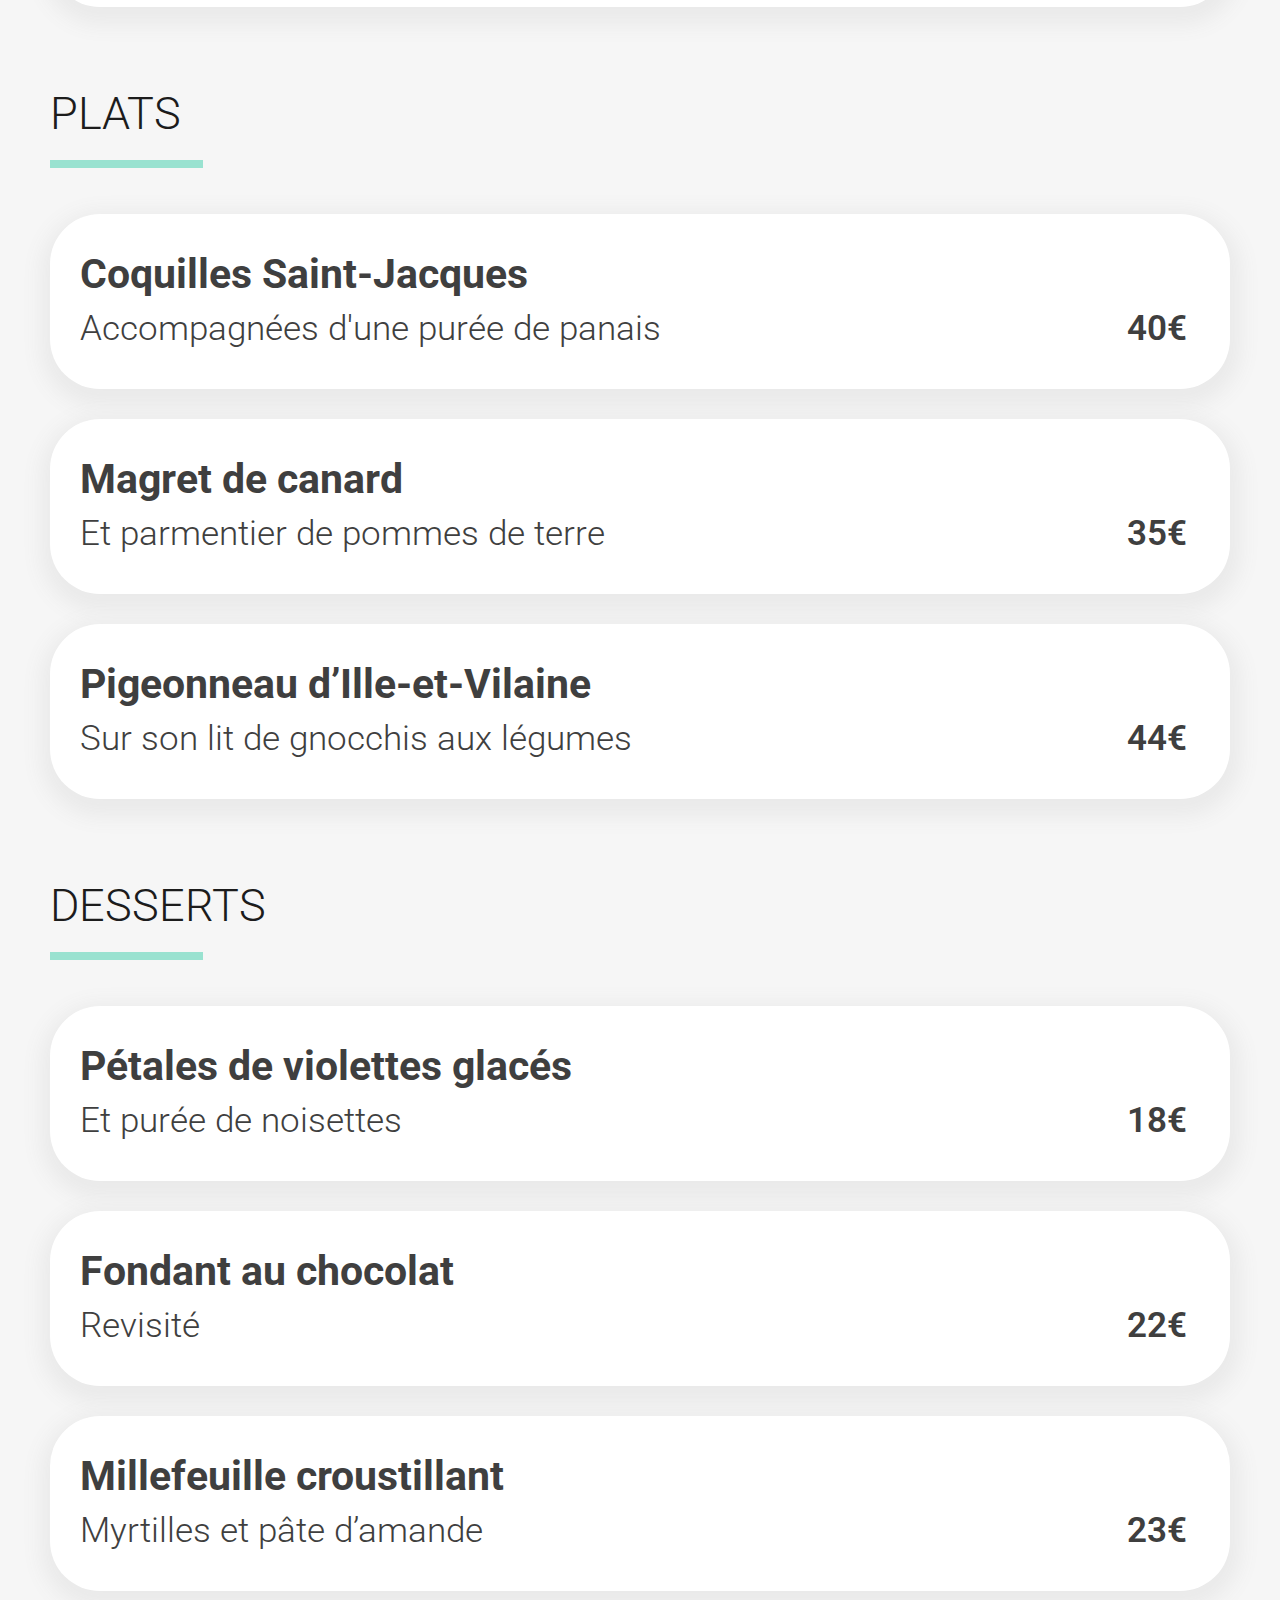
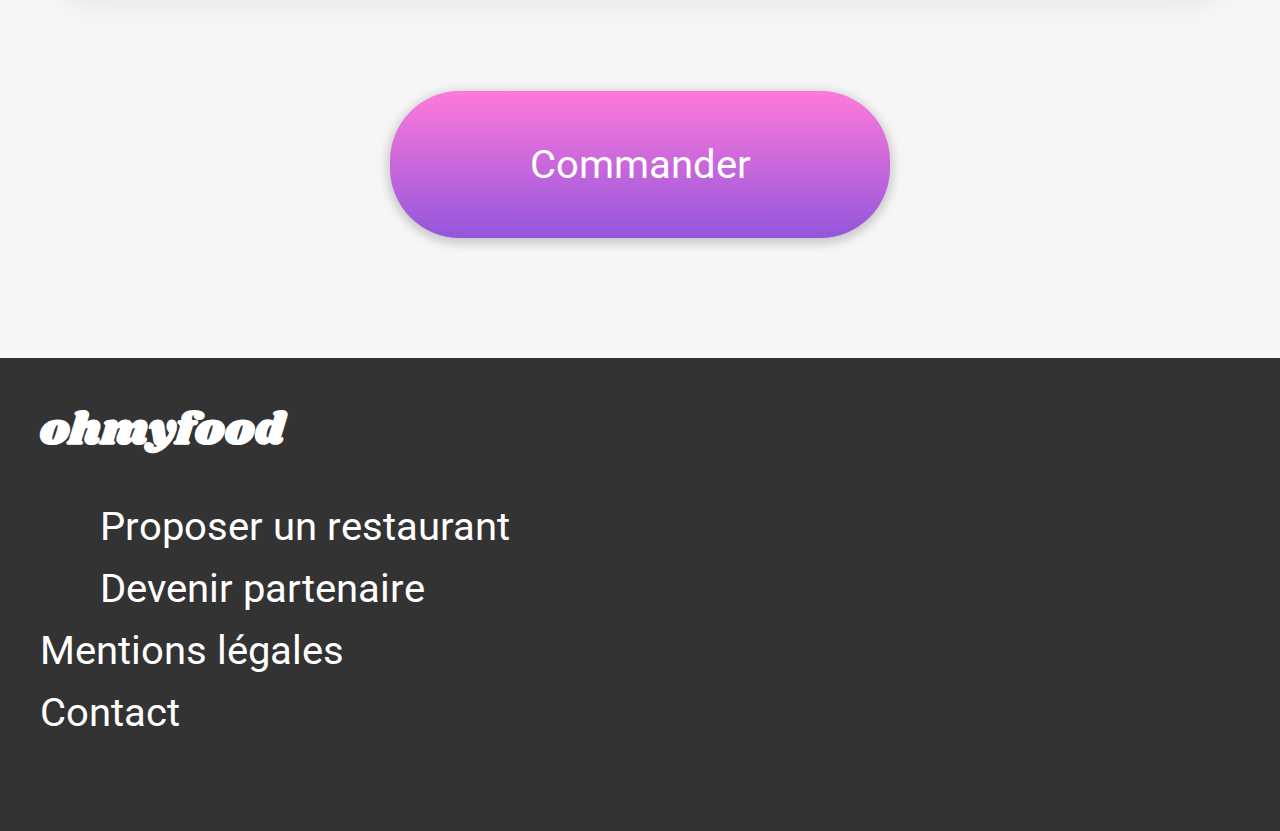
==== commit f87c7e4a: "desktop home restaurant" ====
--- a/menu-a_la_francaise.html
+++ b/menu-a_la_francaise.html
@@ -22,7 +22,7 @@
         </header>
 
         <main>
-            <div class="mainMenus">
+            <div class="main-menu">
 
                 <div class="menus__titleBar">
                     <div class="menus__titleBar__title">
@@ -97,7 +97,7 @@
                         </div>
                     </article>
 
-                    <article class="menu__card">
+                    <article class="menu__card menu__card--delay2">
                         <div class="menu__card__descr">
                             <h3>Magret de canard</h3>
                                 Et parmentier de pommes de terre
@@ -110,7 +110,7 @@
                         </div>
                     </article>
 
-                    <article class="menu__card">
+                    <article class="menu__card menu__card--delay3">
                         <div class="menu__card__descr">
                             <h3>Pigeonneau d’Ille-et-Vilaine</h3>
                                 Sur son lit de gnocchis aux légumes
@@ -141,7 +141,7 @@
                         </div>
                     </article>
 
-                    <article class="menu__card">
+                    <article class="menu__card menu__card--delay2">
                         <div class="menu__card__descr">
                             <h3>Fondant au chocolat</h3>
                                 Revisité
@@ -154,7 +154,7 @@
                         </div>
                     </article>
 
-                    <article class="menu__card">
+                    <article class="menu__card menu__card--delay3">
                         <div class="menu__card__descr">
                             <h3>Millefeuille croustillant</h3>
                                 Myrtilles et pâte d’amande
--- a/scss/main.css
+++ b/scss/main.css
@@ -1,6 +1,227 @@
 @charset "UTF-8";
 @import "https://fonts.googleapis.com/css2?family=Roboto:wght@100;300;400;500;700;900&display=swap";
 @import url("https://fonts.googleapis.com/css2?family=Shrikhand&display=swap"); /***** LOADER *****/
+@keyframes lds-dual-ring {
+  0% {
+    transform: rotate(0deg);
+  }
+  100% {
+    transform: rotate(360deg);
+    opacity: 0;
+    left: -9999px;
+  }
+}
+@keyframes opacity-anim {
+  0% {
+    opacity: 1;
+  }
+  90% {
+    opacity: 1;
+  }
+  100% {
+    opacity: 0;
+    left: -9999px;
+  }
+}
+/***** PAGES MENUS *****/
+@keyframes menus-coming {
+  0% {
+    opacity: 0;
+    transform: translateY(50px);
+  }
+  100% {
+    opacity: 1;
+    transform: translateY(0px);
+  }
+}
+/***** CARDS MENUS *****/
+@keyframes menus-check {
+  0% {
+    transform: translateX(100px);
+    display: inline-block;
+  }
+  100% {
+    transform: translateX(0px);
+  }
+}
+@keyframes menus-check-out {
+  0% {
+    transform: translateX(0px);
+  }
+  100% {
+    transform: translateX(100px);
+    display: none;
+  }
+}
+@keyframes menus-rotate {
+  0% {
+    transform: translateX(50px) rotate(0deg);
+  }
+  100% {
+    transform: translateX(0px) rotate(360deg);
+  }
+}
+.header {
+  width: 100%;
+  display: flex;
+  flex-direction: column;
+  justify-content: center;
+}
+.header__logo {
+  width: 100%;
+  text-align: center;
+  align-items: center;
+  padding: 35px 0 35px 0;
+  box-shadow: 0px 3px 10px 3px #cacaca;
+  z-index: 1;
+}
+.header__logo i {
+  position: absolute;
+  left: 50px;
+  font-size: 55px;
+  color: black;
+}
+.header__localisation {
+  background-color: #ececec;
+  width: 100%;
+  height: 50px;
+  padding: 35px 0 35px 0;
+  text-align: center;
+}
+.header__localisation i {
+  font-size: 40px;
+  padding: 10px 10px 0 0;
+  color: rgb(63, 63, 63);
+}
+.header__localisation span {
+  margin-left: 25px;
+  font-family: Roboto;
+  font-size: 45px;
+  font-weight: 400;
+  color: rgb(63, 63, 63);
+}
+.header__hero {
+  width: 100%;
+  height: 750px;
+  background-color: #f6f6f6;
+  padding: 50px 30px 50px 30px;
+  text-align: center;
+  box-sizing: border-box;
+}
+.header__hero__title {
+  font-family: Roboto;
+  font-size: 45px;
+  font-weight: 700;
+  color: black;
+}
+.header__hero__subtitle {
+  font-family: Roboto;
+  font-size: 45px;
+  font-weight: 300;
+  color: rgb(63, 63, 63);
+}
+.header button {
+  margin-top: 60px;
+}
+.header__picture {
+  width: 100%;
+  height: 550px;
+  box-sizing: border-box;
+}
+.header__picture img {
+  width: 100%;
+  object-fit: cover;
+}
+@media screen and (min-width: 993px) {
+  .header__logo {
+    width: 100%;
+    height: 30px;
+  }
+  .header__logo img {
+    width: 20%;
+  }
+  .header__localisation {
+    height: 30px;
+    padding: 20px 0px 30px 0;
+  }
+  .header__localisation i {
+    font-size: 30px;
+  }
+  .header__localisation span {
+    font-size: 30px;
+  }
+  .header__hero {
+    height: 450px;
+  }
+  .header__hero__title {
+    font-size: 30px;
+  }
+  .header__hero__subtitle {
+    font-size: 25px;
+  }
+  .header__hero .bouton, .header__hero .main-menu button, .main-menu .header__hero button, .header__hero .header button, .header .header__hero button {
+    font-size: 25px;
+    padding: 30px;
+  }
+}
+
+.footer {
+  display: flex;
+  flex-direction: column;
+  width: 100%;
+  box-sizing: border-box;
+  padding: 40px;
+  background-color: #333333;
+}
+.footer__title {
+  font-family: Shrikhand;
+  font-size: 45px;
+  font-weight: 900;
+  color: white;
+}
+.footer__icon {
+  display: inline-block;
+  width: 60px;
+}
+.footer__icon i {
+  font-size: 30px;
+  padding: 0 20px 0 0;
+}
+.footer__icon .fa-handshake {
+  transform: rotate(-25deg);
+}
+.footer ul {
+  padding: 0px;
+  list-style-type: none;
+  font-family: Roboto;
+  font-size: 40px;
+  font-weight: 400;
+  color: white;
+}
+.footer li {
+  padding: 0 0 15px 0;
+  text-decoration: none;
+}
+.footer li a {
+  text-decoration: none;
+}
+
+.bouton, .main-menu button, .header button {
+  min-width: 500px;
+  padding: 50px;
+  background-image: linear-gradient(#ff79da, #9356dc);
+  border-radius: 70px;
+  border: none;
+  font: 400 40px "Roboto";
+  color: white;
+  box-shadow: 0px 3px 10px 3px #cacaca;
+  transition: all 0.3s ease-in-out;
+}
+.bouton:hover, .main-menu button:hover, .header button:hover {
+  box-shadow: 0px 3px 15px 7px #aaa8a8;
+  background-image: linear-gradient(#ff93e1, #a16be0);
+}
+
 .loader {
   position: fixed;
   display: flex;
@@ -30,191 +251,6 @@
   animation: lds-dual-ring 3s forwards;
 }
 
-@keyframes lds-dual-ring {
-  0% {
-    transform: rotate(0deg);
-  }
-  100% {
-    transform: rotate(360deg);
-    opacity: 0;
-    left: -9999px;
-  }
-}
-@keyframes opacity-anim {
-  0% {
-    opacity: 1;
-  }
-  90% {
-    opacity: 1;
-  }
-  100% {
-    opacity: 0;
-    left: -9999px;
-  }
-}
-/***** PAGES MENUS *****/
-@keyframes menus-coming {
-  0% {
-    opacity: 0;
-    transform: translateY(50px);
-  }
-  100% {
-    opacity: 1;
-    transform: translateY(0px);
-  }
-}
-/***** CARDS MENUS *****/
-@keyframes menus-check {
-  0% {
-    transform: translateX(100px);
-    display: inline-block;
-  }
-  100% {
-    transform: translateX(0px);
-  }
-}
-@keyframes menus-check-out {
-  0% {
-    transform: translateX(0px);
-  }
-  100% {
-    transform: translateX(100px);
-    display: none;
-  }
-}
-@keyframes menus-rotate {
-  0% {
-    transform: translateX(50px) rotate(0deg);
-  }
-  100% {
-    transform: translateX(0px) rotate(360deg);
-  }
-}
-.header {
-  width: 100%;
-  display: flex;
-  flex-direction: column;
-  justify-content: center;
-}
-.header__logo {
-  width: 100%;
-  text-align: center;
-  align-items: center;
-  padding: 35px 0 35px 0;
-  box-shadow: 0px 3px 10px 3px #cacaca;
-  z-index: 1;
-}
-.header__logo i {
-  position: absolute;
-  left: 50px;
-  font-size: 55px;
-  color: black;
-}
-.header__localisation {
-  background-color: #ececec;
-  width: 100%;
-  height: 50px;
-  padding: 35px 0 35px 0;
-  text-align: center;
-}
-.header__localisation i {
-  font-size: 40px;
-  padding: 10px 10px 0 0;
-  color: rgb(63, 63, 63);
-}
-.header__localisation span {
-  margin-left: 25px;
-  font-family: Roboto;
-  color: rgb(63, 63, 63);
-  font-size: 45px;
-  font-weight: 400;
-}
-.header__hero {
-  width: 100%;
-  height: 750px;
-  background-color: #f6f6f6;
-  padding: 50px 30px 50px 30px;
-  text-align: center;
-  box-sizing: border-box;
-}
-.header__hero__title {
-  font-family: Roboto;
-  font-size: 45px;
-  font-weight: 700;
-  color: black;
-}
-.header__hero__subtitle {
-  font-family: Roboto;
-  font-size: 45px;
-  font-weight: 300;
-  color: rgb(63, 63, 63);
-}
-.header .bouton {
-  margin-top: 60px;
-  min-width: 500px;
-  /*height: 120px;*/
-  padding: 50px;
-  background-image: linear-gradient(#ff79da, #9356dc);
-  border-radius: 70px;
-  border: none;
-  font: 400 40px "Roboto";
-  color: white;
-  box-shadow: 0px 3px 10px 3px #cacaca;
-  transition: all 0.3s ease-in-out;
-}
-.header .bouton:hover {
-  box-shadow: 0px 3px 15px 7px #aaa8a8;
-  background-image: linear-gradient(#ff93e1, #a16be0);
-}
-.header__picture {
-  width: 100%;
-  height: 550px;
-  box-sizing: border-box;
-}
-.header__picture img {
-  width: 100%;
-  object-fit: cover;
-}
-
-.footer {
-  width: 100%;
-  box-sizing: border-box;
-  display: flex;
-  flex-direction: column;
-  padding: 40px;
-  background-color: #333333;
-}
-.footer__title {
-  font-family: Shrikhand;
-  font-size: 45px;
-  color: white;
-}
-.footer__icon {
-  display: inline-block;
-  width: 60px;
-}
-.footer__icon i {
-  font-size: 30px;
-  padding: 0 20px 0 0;
-}
-.footer__icon .fa-handshake {
-  transform: rotate(-25deg);
-}
-.footer ul {
-  padding: 0px;
-  font-family: Roboto;
-  list-style-type: none;
-  font-size: 40px;
-  color: white;
-}
-.footer li {
-  padding: 0 0 15px 0;
-  text-decoration: none;
-}
-.footer li a {
-  text-decoration: none;
-}
-
 .fonctionnement {
   width: 100%;
   box-sizing: border-box;
@@ -244,6 +280,7 @@
   text-align: center;
   font-family: Roboto;
   font-size: 37px;
+  font-weight: 300;
   color: white;
   line-height: 70px;
   z-index: 1;
@@ -253,10 +290,10 @@
   height: 170px;
   background-color: #f6f6f6;
   border-radius: 50px;
-  color: rgb(63, 63, 63);
   font-family: Roboto;
   font-size: 45px;
   font-weight: 500;
+  color: rgb(63, 63, 63);
   margin-left: -35px;
   box-shadow: 1px 8px 20px 10px #eaeaea;
   transition: all 0.3s ease-in-out;
@@ -370,35 +407,67 @@
 .restaurants__cards__unite__caption__icon .fas:hover {
   opacity: 1;
 }
-
-.mainMenus {
+@media screen and (min-width: 993px) {
+  .restaurants__titre {
+    font-size: 40px;
+  }
+  .restaurants__cards {
+    display: flex;
+    flex-direction: row;
+    flex-wrap: wrap;
+    justify-content: space-around;
+  }
+  .restaurants__cards__unite {
+    width: 320px;
+    height: 396px;
+  }
+  .restaurants__cards__unite__img {
+    height: 220px;
+  }
+  .restaurants__cards__unite__new {
+    margin-top: 10px;
+    width: 10%;
+    left: unset;
+    font-size: 20px;
+    padding: 8px 1px 8px 4px;
+  }
+  .restaurants__cards__unite__caption {
+    font-size: 25px;
+    padding: 15px;
+  }
+  .restaurants__cards__unite__caption h3 {
+    font-size: 30px;
+  }
+  .restaurants__cards__unite__caption__icon {
+    text-align: left;
+    align-self: center;
+  }
+  .restaurants__cards__unite__caption__icon .far {
+    right: unset;
+    font-size: 30px;
+    margin: 10px 0 0 -35px;
+  }
+  .restaurants__cards__unite__caption__icon .fas {
+    right: unset;
+    font-size: 30px;
+    margin: 10px 0 0 -35px;
+  }
+}
+
+.main-menu {
   box-sizing: border-box;
   position: relative;
   display: flex;
   flex-direction: column;
   width: 100%;
-  background-color: #F6F6F6;
+  background-color: #f6f6f6;
   border-radius: 120px 120px 0 0;
   margin-top: -50px;
   padding: 0 50px 120px 50px;
 }
-.mainMenus .bouton {
+.main-menu button {
   align-self: center;
   margin-top: 20px;
-  min-width: 500px;
-  /*height: 120px;*/
-  padding: 50px;
-  background-image: linear-gradient(#ff79da, #9356dc);
-  border-radius: 70px;
-  border: none;
-  font: 400 40px "Roboto";
-  color: white;
-  box-shadow: 0px 3px 10px 3px #cacaca;
-  transition: all 0.3s ease-in-out;
-}
-.mainMenus .bouton:hover {
-  box-shadow: 0px 3px 15px 7px #aaa8a8;
-  background-image: linear-gradient(#ff93e1, #a16be0);
 }
 
 .menus {
@@ -419,6 +488,7 @@
   font-family: Shrikhand;
   font-size: 35px;
   font-weight: 900;
+  color: #1c1c1c;
 }
 .menus__titleBar__icon .far {
   position: absolute;
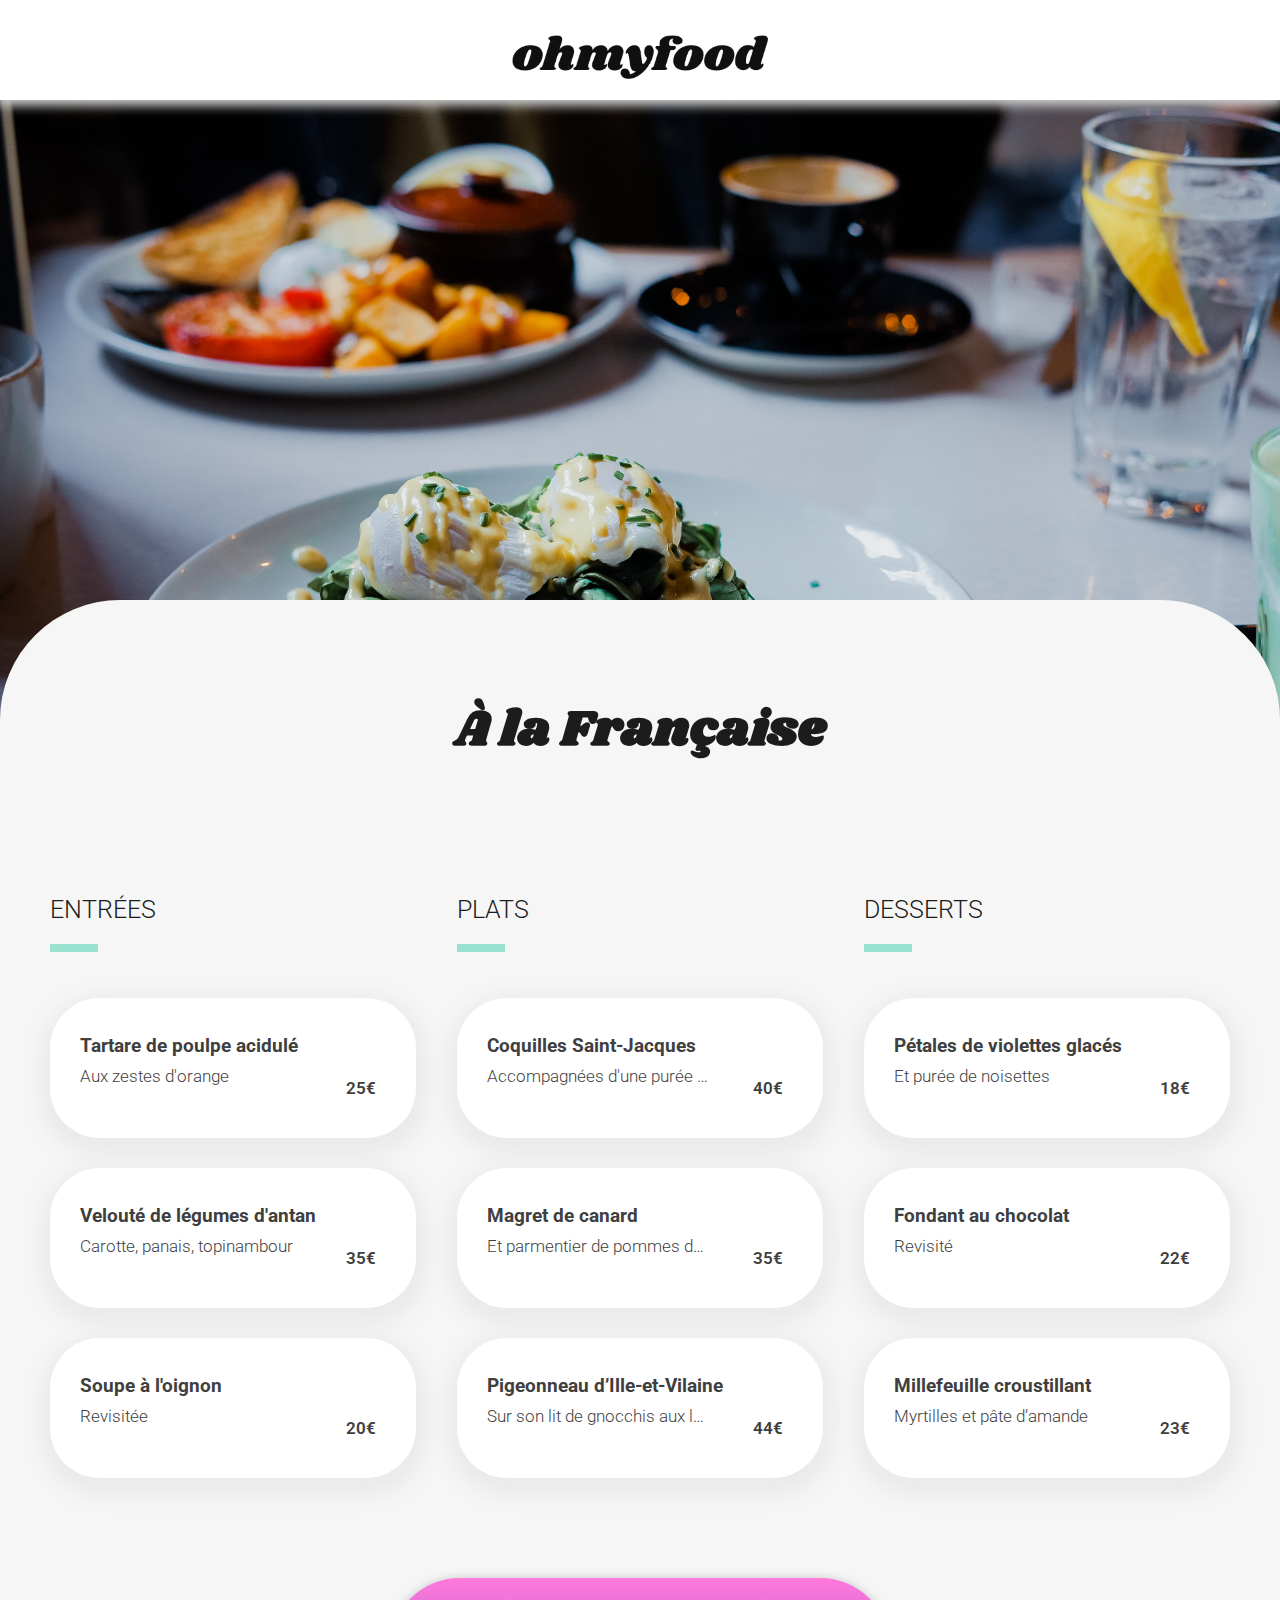
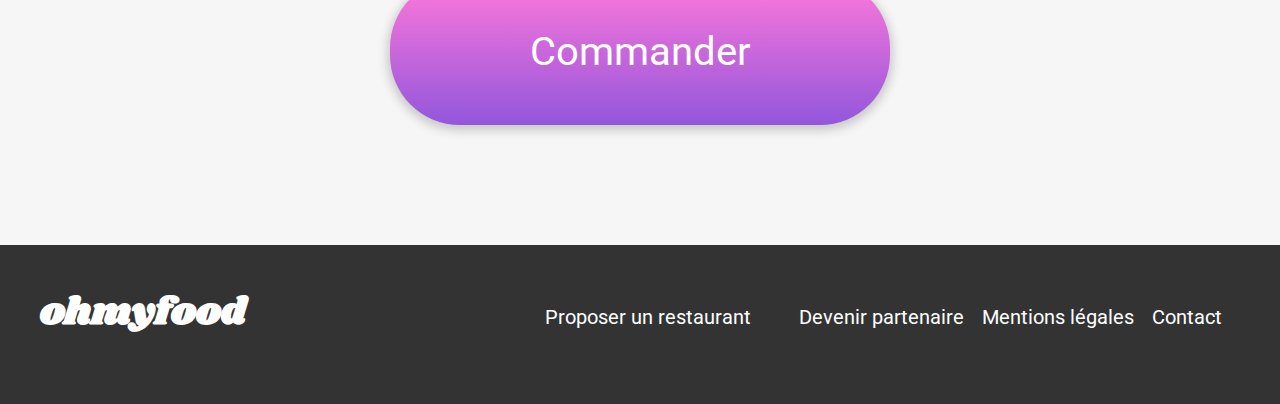
==== commit 5081d49f: "desktop menu page" ====
--- a/menu-a_la_francaise.html
+++ b/menu-a_la_francaise.html
@@ -35,7 +35,7 @@
                       </span>
                     </span>
                 </div>
-
+<div class="all-menus">
                 <div class="menu">
                     <h2>ENTRÉES</h2>
                     <div class="menu__line"></div>
@@ -167,6 +167,7 @@
                         </div>
                     </article>
                 </div>
+            </div>
 
                 <button class="bouton" type="button">
                     Commander
--- a/scss/main.css
+++ b/scss/main.css
@@ -204,6 +204,32 @@
 }
 .footer li a {
   text-decoration: none;
+}
+@media screen and (min-width: 993px) {
+  .footer {
+    display: flex;
+    flex-direction: row;
+    justify-content: space-between;
+  }
+  .footer__title {
+    font-size: 3vw;
+  }
+  .footer__icon {
+    width: 30px;
+  }
+  .footer__icon i {
+    font-size: 20px;
+    padding: 0 5px 0 0;
+  }
+  .footer ul {
+    display: flex;
+    flex-direction: row;
+    justify-content: space-around;
+    font-size: 20px;
+  }
+  .footer ul li {
+    margin-right: 18px;
+  }
 }
 
 .bouton, .main-menu button, .header button {
@@ -310,6 +336,36 @@
   padding: 60px 50px 60px 80px;
   color: grey;
 }
+@media screen and (min-width: 993px) {
+  .fonctionnement__titre {
+    font-size: 40px;
+  }
+  .fonctionnement__cards {
+    display: flex;
+    flex-direction: row;
+    flex-wrap: wrap;
+    justify-content: space-around;
+  }
+  .fonctionnement__card {
+    width: 30%;
+  }
+  .fonctionnement__card span {
+    min-width: 35px;
+    min-height: 35px;
+    line-height: 35px;
+    font-size: 20px;
+  }
+  .fonctionnement__card div {
+    font-size: 30px;
+    margin-left: -15px;
+    font-size: 1.7vw;
+    height: 8vw;
+  }
+  .fonctionnement__card div i {
+    font-size: 1.4vw;
+    padding: 3.5vw 0.5vw 5vw 2.7vw;
+  }
+}
 
 .restaurants {
   width: 100%;
@@ -425,18 +481,18 @@
     height: 220px;
   }
   .restaurants__cards__unite__new {
-    margin-top: 10px;
-    width: 10%;
+    margin: 10px 0 0 20px;
+    width: 7%;
     left: unset;
+    font-size: 15px;
+    padding: 8px 1px 8px 4px;
+  }
+  .restaurants__cards__unite__caption {
     font-size: 20px;
-    padding: 8px 1px 8px 4px;
-  }
-  .restaurants__cards__unite__caption {
+    padding: 15px;
+  }
+  .restaurants__cards__unite__caption h3 {
     font-size: 25px;
-    padding: 15px;
-  }
-  .restaurants__cards__unite__caption h3 {
-    font-size: 30px;
   }
   .restaurants__cards__unite__caption__icon {
     text-align: left;
@@ -516,6 +572,14 @@
 .menus__titleBar__icon .fas:hover {
   opacity: 1;
 }
+@media screen and (min-width: 993px) {
+  .menus__titleBar {
+    justify-content: center;
+  }
+  .menus__titleBar__title {
+    font-size: 25px;
+  }
+}
 
 .menu {
   margin-bottom: 50px;
@@ -617,6 +681,36 @@
   white-space: nowrap;
   overflow: hidden;
   text-overflow: ellipsis;
+}
+@media screen and (min-width: 993px) {
+  .menu {
+    width: 31%;
+  }
+  .menu h2 {
+    font-size: 25px;
+  }
+  .menu__card {
+    font-size: 1.3vw;
+    height: 140px;
+  }
+  .menu__card:hover .menu__card__anim {
+    width: 35%;
+    right: 0px;
+  }
+  .menu__card:hover .menu__card__anim .fa-circle-check {
+    font-size: 40px;
+    line-height: 140px;
+    margin: 0 10px 0 10px;
+  }
+}
+
+@media screen and (min-width: 993px) {
+  .all-menus {
+    display: flex;
+    flex-direction: row;
+    justify-content: space-between;
+    box-sizing: border-box;
+  }
 }
 
 article,
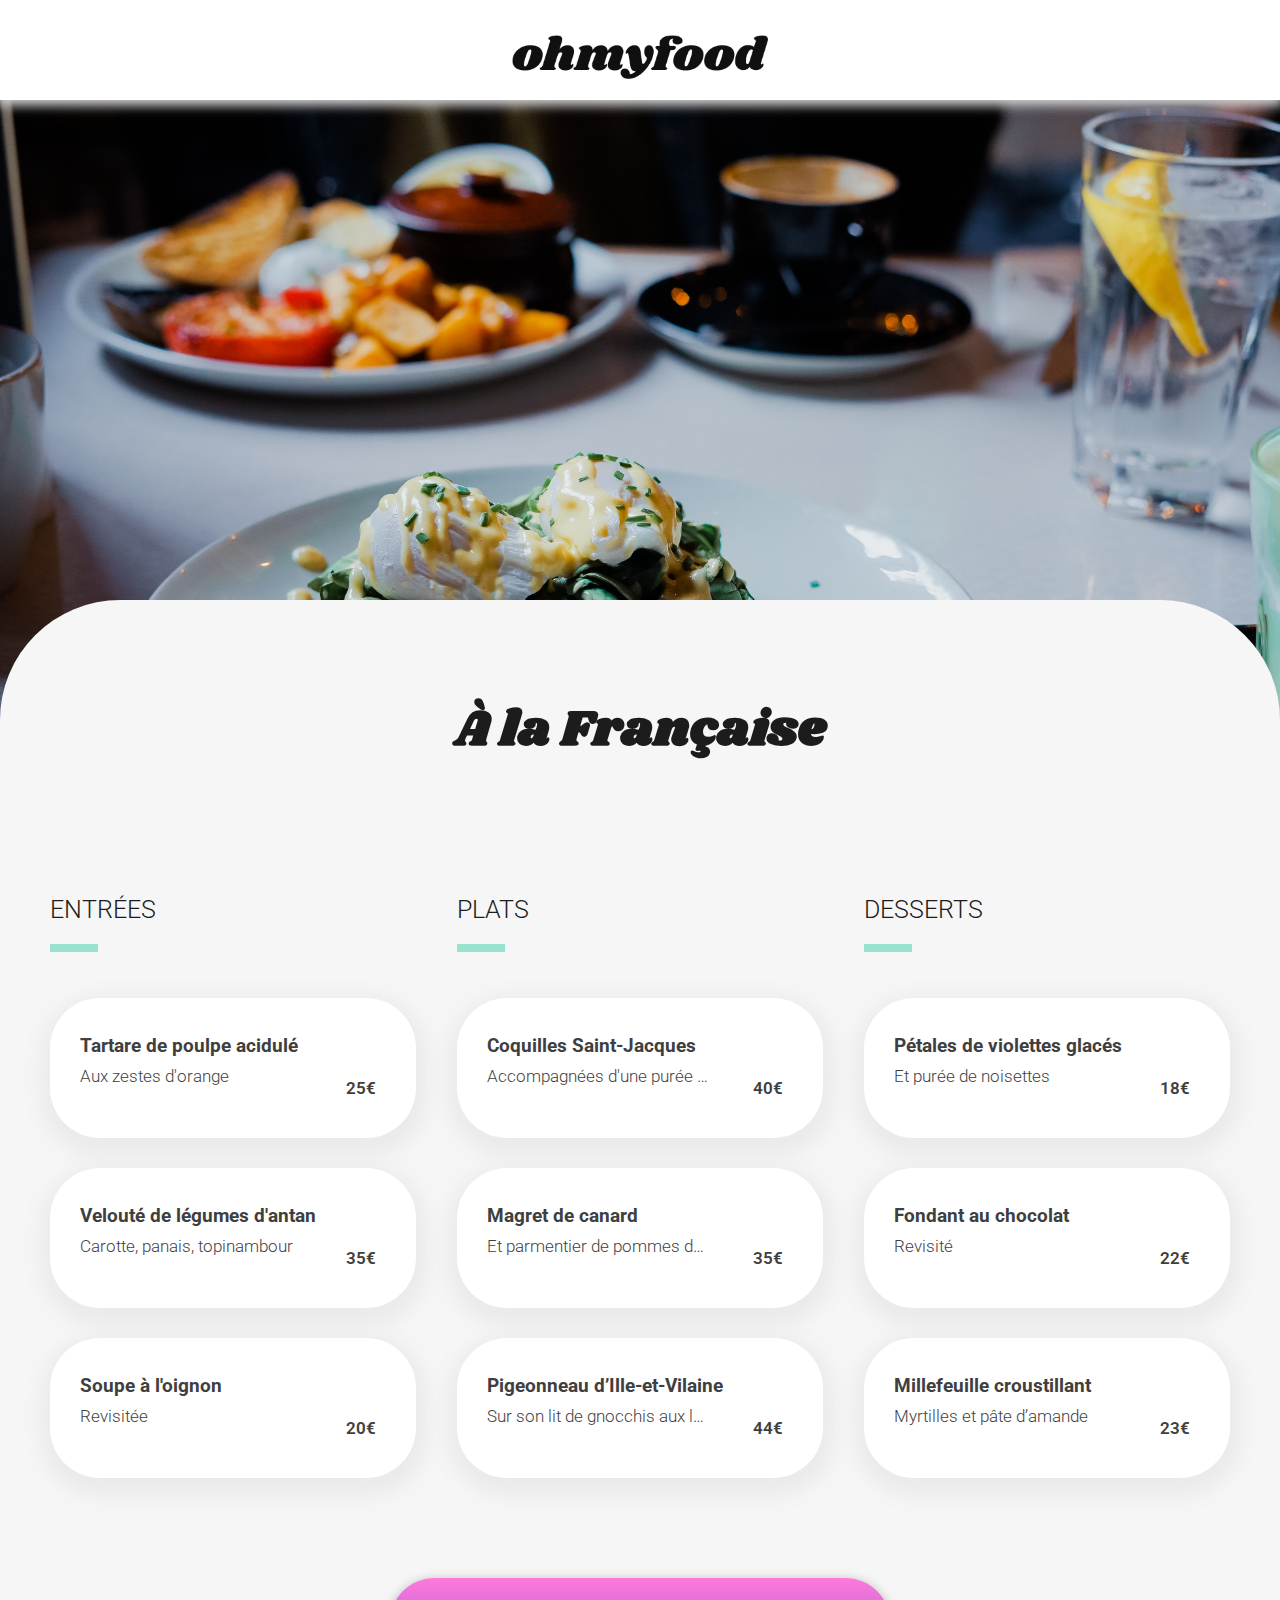
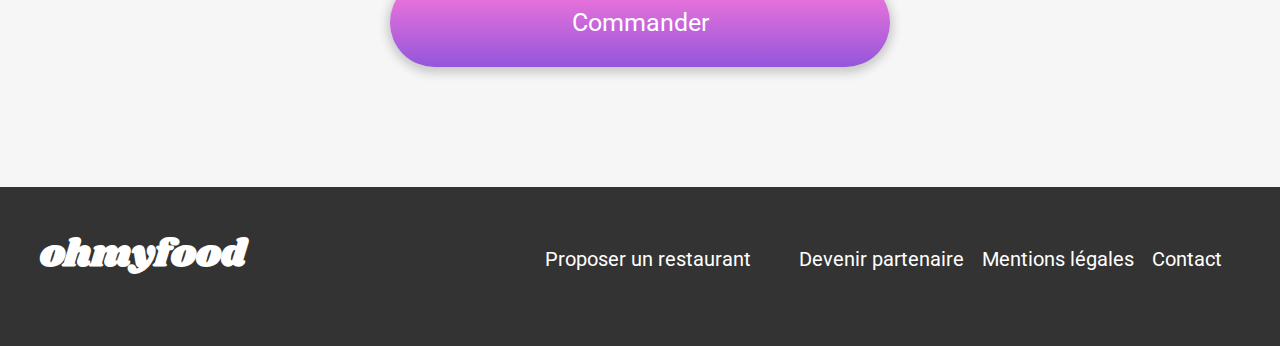
==== commit d4b3ccf1: "Tablet home" ====
--- a/menu-a_la_francaise.html
+++ b/menu-a_la_francaise.html
@@ -3,7 +3,7 @@
     <head>
 
         
-        <link rel="stylesheet" href="./scss/main.css">
+        <link rel="stylesheet" href="./css/main.css">
         <link rel="stylesheet" href="https://cdnjs.cloudflare.com/ajax/libs/font-awesome/6.1.2/css/all.min.css" integrity="sha512-1sCRPdkRXhBV2PBLUdRb4tMg1w2YPf37qatUFeS7zlBy7jJI8Lf4VHwWfZZfpXtYSLy85pkm9GaYVYMfw5BC1A==" crossorigin="anonymous" referrerpolicy="no-referrer" />
 
         <title>A la Française</title>
--- a/css/main.css
+++ b/css/main.css
@@ -0,0 +1,1294 @@
+@charset "UTF-8";
+@import "https://fonts.googleapis.com/css2?family=Roboto:wght@100;300;400;500;700;900&display=swap";
+@import url("https://fonts.googleapis.com/css2?family=Shrikhand&display=swap"); /***** LOADER *****/
+@-webkit-keyframes lds-dual-ring {
+  0% {
+    -webkit-transform: rotate(0deg);
+            transform: rotate(0deg);
+  }
+  100% {
+    -webkit-transform: rotate(360deg);
+            transform: rotate(360deg);
+    opacity: 0;
+    left: -9999px;
+  }
+}
+@keyframes lds-dual-ring {
+  0% {
+    -webkit-transform: rotate(0deg);
+            transform: rotate(0deg);
+  }
+  100% {
+    -webkit-transform: rotate(360deg);
+            transform: rotate(360deg);
+    opacity: 0;
+    left: -9999px;
+  }
+}
+@-webkit-keyframes opacity-anim {
+  0% {
+    opacity: 1;
+  }
+  90% {
+    opacity: 1;
+  }
+  100% {
+    opacity: 0;
+    left: -9999px;
+  }
+}
+@keyframes opacity-anim {
+  0% {
+    opacity: 1;
+  }
+  90% {
+    opacity: 1;
+  }
+  100% {
+    opacity: 0;
+    left: -9999px;
+  }
+}
+/***** PAGES MENUS *****/
+@-webkit-keyframes menus-coming {
+  0% {
+    opacity: 0;
+    -webkit-transform: translateY(50px);
+            transform: translateY(50px);
+  }
+  100% {
+    opacity: 1;
+    -webkit-transform: translateY(0px);
+            transform: translateY(0px);
+  }
+}
+@keyframes menus-coming {
+  0% {
+    opacity: 0;
+    -webkit-transform: translateY(50px);
+            transform: translateY(50px);
+  }
+  100% {
+    opacity: 1;
+    -webkit-transform: translateY(0px);
+            transform: translateY(0px);
+  }
+}
+/***** CARDS MENUS *****/
+@-webkit-keyframes menus-check {
+  0% {
+    -webkit-transform: translateX(100px);
+            transform: translateX(100px);
+    display: inline-block;
+  }
+  100% {
+    -webkit-transform: translateX(0px);
+            transform: translateX(0px);
+  }
+}
+@keyframes menus-check {
+  0% {
+    -webkit-transform: translateX(100px);
+            transform: translateX(100px);
+    display: inline-block;
+  }
+  100% {
+    -webkit-transform: translateX(0px);
+            transform: translateX(0px);
+  }
+}
+@-webkit-keyframes menus-check-out {
+  0% {
+    -webkit-transform: translateX(0px);
+            transform: translateX(0px);
+  }
+  100% {
+    -webkit-transform: translateX(100px);
+            transform: translateX(100px);
+    display: none;
+  }
+}
+@keyframes menus-check-out {
+  0% {
+    -webkit-transform: translateX(0px);
+            transform: translateX(0px);
+  }
+  100% {
+    -webkit-transform: translateX(100px);
+            transform: translateX(100px);
+    display: none;
+  }
+}
+@-webkit-keyframes menus-rotate {
+  0% {
+    -webkit-transform: translateX(50px) rotate(0deg);
+            transform: translateX(50px) rotate(0deg);
+  }
+  100% {
+    -webkit-transform: translateX(0px) rotate(360deg);
+            transform: translateX(0px) rotate(360deg);
+  }
+}
+@keyframes menus-rotate {
+  0% {
+    -webkit-transform: translateX(50px) rotate(0deg);
+            transform: translateX(50px) rotate(0deg);
+  }
+  100% {
+    -webkit-transform: translateX(0px) rotate(360deg);
+            transform: translateX(0px) rotate(360deg);
+  }
+}
+.header {
+  width: 100%;
+  display: -webkit-box;
+  display: -ms-flexbox;
+  display: flex;
+  -webkit-box-orient: vertical;
+  -webkit-box-direction: normal;
+      -ms-flex-direction: column;
+          flex-direction: column;
+  -webkit-box-pack: center;
+      -ms-flex-pack: center;
+          justify-content: center;
+}
+.header__logo {
+  width: 100%;
+  text-align: center;
+  -webkit-box-align: center;
+      -ms-flex-align: center;
+          align-items: center;
+  padding: 35px 0 35px 0;
+  -webkit-box-shadow: 0px 3px 10px 3px #cacaca;
+          box-shadow: 0px 3px 10px 3px #cacaca;
+  z-index: 1;
+}
+.header__logo i {
+  position: absolute;
+  left: 50px;
+  font-size: 55px;
+  color: black;
+}
+.header__localisation {
+  background-color: #ececec;
+  width: 100%;
+  height: 50px;
+  padding: 35px 0 35px 0;
+  text-align: center;
+}
+.header__localisation i {
+  font-size: 40px;
+  padding: 10px 10px 0 0;
+  color: rgb(63, 63, 63);
+}
+.header__localisation span {
+  margin-left: 25px;
+  font-family: Roboto;
+  font-size: 45px;
+  font-weight: 400;
+  color: rgb(63, 63, 63);
+}
+.header__hero {
+  width: 100%;
+  height: 750px;
+  background-color: #f6f6f6;
+  padding: 50px 30px 50px 30px;
+  text-align: center;
+  -webkit-box-sizing: border-box;
+          box-sizing: border-box;
+}
+.header__hero__title {
+  font-family: Roboto;
+  font-size: 45px;
+  font-weight: 700;
+  color: black;
+}
+.header__hero__subtitle {
+  font-family: Roboto;
+  font-size: 45px;
+  font-weight: 300;
+  color: rgb(63, 63, 63);
+}
+.header button {
+  margin-top: 60px;
+}
+.header__picture {
+  width: 100%;
+  height: 550px;
+  -webkit-box-sizing: border-box;
+          box-sizing: border-box;
+}
+.header__picture img {
+  width: 100%;
+  -o-object-fit: cover;
+     object-fit: cover;
+}
+@media screen and (min-width: 993px) {
+  .header__logo {
+    width: 100%;
+    height: 30px;
+  }
+  .header__logo img {
+    width: 20%;
+  }
+  .header__localisation {
+    height: 30px;
+    padding: 20px 0px 30px 0;
+  }
+  .header__localisation i {
+    font-size: 30px;
+  }
+  .header__localisation span {
+    font-size: 30px;
+  }
+  .header__hero {
+    height: 450px;
+  }
+  .header__hero__title {
+    font-size: 30px;
+  }
+  .header__hero__subtitle {
+    font-size: 25px;
+  }
+}
+
+.footer {
+  display: -webkit-box;
+  display: -ms-flexbox;
+  display: flex;
+  -webkit-box-orient: vertical;
+  -webkit-box-direction: normal;
+      -ms-flex-direction: column;
+          flex-direction: column;
+  width: 100%;
+  -webkit-box-sizing: border-box;
+          box-sizing: border-box;
+  padding: 40px;
+  background-color: #333333;
+}
+.footer__title {
+  font-family: Shrikhand;
+  font-size: 45px;
+  font-weight: 900;
+  color: white;
+}
+.footer__icon {
+  display: inline-block;
+  width: 60px;
+}
+.footer__icon i {
+  font-size: 30px;
+  padding: 0 20px 0 0;
+}
+.footer__icon .fa-handshake {
+  -webkit-transform: rotate(-25deg);
+          transform: rotate(-25deg);
+}
+.footer ul {
+  padding: 0px;
+  list-style-type: none;
+  font-family: Roboto;
+  font-size: 40px;
+  font-weight: 400;
+  color: white;
+}
+.footer li {
+  padding: 0 0 15px 0;
+  text-decoration: none;
+}
+.footer li a {
+  text-decoration: none;
+}
+@media screen and (min-width: 993px) {
+  .footer {
+    display: -webkit-box;
+    display: -ms-flexbox;
+    display: flex;
+    -webkit-box-orient: horizontal;
+    -webkit-box-direction: normal;
+        -ms-flex-direction: row;
+            flex-direction: row;
+    -webkit-box-pack: justify;
+        -ms-flex-pack: justify;
+            justify-content: space-between;
+  }
+  .footer__title {
+    font-size: 3vw;
+  }
+  .footer__icon {
+    width: 30px;
+  }
+  .footer__icon i {
+    font-size: 20px;
+    padding: 0 5px 0 0;
+  }
+  .footer ul {
+    display: -webkit-box;
+    display: -ms-flexbox;
+    display: flex;
+    -webkit-box-orient: horizontal;
+    -webkit-box-direction: normal;
+        -ms-flex-direction: row;
+            flex-direction: row;
+    -ms-flex-pack: distribute;
+        justify-content: space-around;
+    font-size: 20px;
+  }
+  .footer ul li {
+    margin-right: 18px;
+  }
+}
+
+.bouton, .main-menu button, .header button {
+  min-width: 500px;
+  padding: 50px;
+  background-image: -webkit-gradient(linear, left top, left bottom, from(#ff79da), to(#9356dc));
+  background-image: linear-gradient(#ff79da, #9356dc);
+  border-radius: 70px;
+  border: none;
+  font: 400 40px "Roboto";
+  color: white;
+  -webkit-box-shadow: 0px 3px 10px 3px #cacaca;
+          box-shadow: 0px 3px 10px 3px #cacaca;
+  -webkit-transition: all 0.3s ease-in-out;
+  transition: all 0.3s ease-in-out;
+}
+.bouton:hover, .main-menu button:hover, .header button:hover {
+  -webkit-box-shadow: 0px 3px 15px 7px #aaa8a8;
+          box-shadow: 0px 3px 15px 7px #aaa8a8;
+  background-image: -webkit-gradient(linear, left top, left bottom, from(#ff93e1), to(#a16be0));
+  background-image: linear-gradient(#ff93e1, #a16be0);
+}
+@media screen and (min-width: 993px) {
+  .bouton, .main-menu button, .header button {
+    font-size: 25px;
+    padding: 30px;
+  }
+}
+
+.loader {
+  position: fixed;
+  display: -webkit-box;
+  display: -ms-flexbox;
+  display: flex;
+  -webkit-box-pack: center;
+      -ms-flex-pack: center;
+          justify-content: center;
+  -webkit-box-align: center;
+      -ms-flex-align: center;
+          align-items: center;
+  background-color: #fff;
+  margin: auto;
+  width: 100%;
+  height: 100%;
+  z-index: 20;
+  -webkit-animation: opacity-anim 3s forwards;
+          animation: opacity-anim 3s forwards;
+}
+.loader .lds-dual-ring {
+  display: inline-block;
+  width: 200px;
+  height: 200px;
+}
+.loader .lds-dual-ring::after {
+  content: " ";
+  display: block;
+  width: 200px;
+  height: 200px;
+  margin: auto;
+  border-radius: 50%;
+  border: 6px solid #fff;
+  border-color: #9356dc transparent #ff79da transparent;
+  -webkit-animation: lds-dual-ring 3s forwards;
+          animation: lds-dual-ring 3s forwards;
+}
+
+.fonctionnement {
+  width: 100%;
+  -webkit-box-sizing: border-box;
+          box-sizing: border-box;
+  display: -webkit-box;
+  display: -ms-flexbox;
+  display: flex;
+  -webkit-box-orient: vertical;
+  -webkit-box-direction: normal;
+      -ms-flex-direction: column;
+          flex-direction: column;
+  padding: 100px 40px 100px 40px;
+  background-color: white;
+}
+.fonctionnement__titre {
+  font-family: Roboto;
+  font-size: 65px;
+  font-weight: 500;
+  color: #1c1c1c;
+}
+.fonctionnement__card {
+  display: -webkit-box;
+  display: -ms-flexbox;
+  display: flex;
+  -webkit-box-orient: horizontal;
+  -webkit-box-direction: normal;
+      -ms-flex-direction: row;
+          flex-direction: row;
+  margin-top: 60px;
+  -webkit-box-pack: center;
+      -ms-flex-pack: center;
+          justify-content: center;
+  -webkit-box-align: center;
+      -ms-flex-align: center;
+          align-items: center;
+}
+.fonctionnement__card span {
+  min-width: 70px;
+  min-height: 70px;
+  background-color: #9356dc;
+  border-radius: 50px;
+  text-align: center;
+  font-family: Roboto;
+  font-size: 37px;
+  font-weight: 300;
+  color: white;
+  line-height: 70px;
+  z-index: 1;
+}
+.fonctionnement__card div {
+  width: 95%;
+  height: 170px;
+  background-color: #f6f6f6;
+  border-radius: 50px;
+  font-family: Roboto;
+  font-size: 45px;
+  font-weight: 500;
+  color: rgb(63, 63, 63);
+  margin-left: -35px;
+  -webkit-box-shadow: 1px 8px 20px 10px #eaeaea;
+          box-shadow: 1px 8px 20px 10px #eaeaea;
+  -webkit-transition: all 0.3s ease-in-out;
+  transition: all 0.3s ease-in-out;
+}
+.fonctionnement__card div:hover {
+  background-color: rgba(220, 203, 241, 0.31);
+  -webkit-box-shadow: 1px 8px 20px 10px #aeaeae;
+          box-shadow: 1px 8px 20px 10px #aeaeae;
+}
+.fonctionnement__card div:hover i {
+  color: #9356dc;
+}
+.fonctionnement__card div i {
+  font-size: 50px;
+  padding: 60px 50px 60px 80px;
+  color: grey;
+}
+@media screen and (min-width: 993px) {
+  .fonctionnement__titre {
+    font-size: 40px;
+  }
+  .fonctionnement__cards {
+    display: -webkit-box;
+    display: -ms-flexbox;
+    display: flex;
+    -webkit-box-orient: horizontal;
+    -webkit-box-direction: normal;
+        -ms-flex-direction: row;
+            flex-direction: row;
+    -ms-flex-wrap: wrap;
+        flex-wrap: wrap;
+    -ms-flex-pack: distribute;
+        justify-content: space-around;
+  }
+  .fonctionnement__card {
+    width: 30%;
+  }
+  .fonctionnement__card span {
+    min-width: 35px;
+    min-height: 35px;
+    line-height: 35px;
+    font-size: 20px;
+  }
+  .fonctionnement__card div {
+    font-size: 30px;
+    margin-left: -15px;
+    font-size: 1.7vw;
+    height: 8vw;
+  }
+  .fonctionnement__card div i {
+    font-size: 1.4vw;
+    padding: 3.5vw 0.5vw 5vw 2.7vw;
+  }
+}
+@media screen and (min-width: 768px) and (max-width: 992px) {
+  .fonctionnement__titre {
+    font-size: 40px;
+  }
+  .fonctionnement__cards {
+    display: -webkit-box;
+    display: -ms-flexbox;
+    display: flex;
+    -webkit-box-orient: horizontal;
+    -webkit-box-direction: normal;
+        -ms-flex-direction: row;
+            flex-direction: row;
+    -ms-flex-wrap: wrap;
+        flex-wrap: wrap;
+    -ms-flex-pack: distribute;
+        justify-content: space-around;
+  }
+  .fonctionnement__card {
+    width: 45%;
+  }
+  .fonctionnement__card span {
+    min-width: 35px;
+    min-height: 35px;
+    line-height: 35px;
+    font-size: 25px;
+  }
+  .fonctionnement__card div {
+    text-align: center;
+    font-size: 35px;
+    margin-left: -15px;
+    font-size: 2.3vw;
+    height: 8vw;
+  }
+  .fonctionnement__card div i {
+    font-size: 2.3vw;
+    padding: 3.5vw 0.5vw 5vw 1vw;
+  }
+}
+
+.restaurants {
+  width: 100%;
+  background-color: #f6f6f6;
+  -webkit-box-sizing: border-box;
+          box-sizing: border-box;
+  display: -webkit-box;
+  display: -ms-flexbox;
+  display: flex;
+  -webkit-box-orient: vertical;
+  -webkit-box-direction: normal;
+      -ms-flex-direction: column;
+          flex-direction: column;
+  padding: 100px 40px 100px 40px;
+}
+.restaurants__titre {
+  font-family: Roboto;
+  font-size: 65px;
+  font-weight: 500;
+  color: #1c1c1c;
+}
+.restaurants__cards {
+  margin-top: 60px;
+  display: -webkit-box;
+  display: -ms-flexbox;
+  display: flex;
+  -webkit-box-orient: vertical;
+  -webkit-box-direction: normal;
+      -ms-flex-direction: column;
+          flex-direction: column;
+}
+.restaurants__cards a {
+  text-decoration: none;
+}
+.restaurants__cards__unite {
+  width: 100%;
+  margin-bottom: 45px;
+  display: -webkit-box;
+  display: -ms-flexbox;
+  display: flex;
+  -webkit-box-orient: vertical;
+  -webkit-box-direction: normal;
+      -ms-flex-direction: column;
+          flex-direction: column;
+}
+.restaurants__cards__unite__img {
+  height: 450px;
+}
+.restaurants__cards__unite__img img {
+  width: 100%;
+  height: 100%;
+  -o-object-fit: cover;
+     object-fit: cover;
+  border-radius: 50px 50px 0 0;
+}
+.restaurants__cards__unite__new {
+  position: absolute;
+  margin-top: 20px;
+  left: 70%;
+  width: 20%;
+  padding: 15px 10px 15px 10px;
+  border-radius: 5px;
+  background-color: #99e2d0;
+  text-align: center;
+  font-family: Roboto;
+  font-size: 35px;
+  font-weight: 500;
+  color: #50736a;
+}
+.restaurants__cards__unite__caption {
+  width: 100%;
+  padding: 45px;
+  -webkit-box-sizing: border-box;
+          box-sizing: border-box;
+  display: -webkit-box;
+  display: -ms-flexbox;
+  display: flex;
+  -webkit-box-orient: horizontal;
+  -webkit-box-direction: normal;
+      -ms-flex-direction: row;
+          flex-direction: row;
+  -webkit-box-pack: justify;
+      -ms-flex-pack: justify;
+          justify-content: space-between;
+  background-color: white;
+  border-radius: 0 0 50px 50px;
+  font-family: Roboto;
+  font-size: 40px;
+  font-weight: 300;
+  color: rgb(63, 63, 63);
+}
+.restaurants__cards__unite__caption h3 {
+  font-family: Roboto;
+  font-size: 45px;
+  font-weight: 700;
+  color: rgb(63, 63, 63);
+  margin: 0 0 10px 0;
+}
+.restaurants__cards__unite__caption__icon .far {
+  position: absolute;
+  font-size: 70px;
+  right: 60px;
+  opacity: 1;
+  -webkit-transition: opacity 0.5s ease-in;
+  transition: opacity 0.5s ease-in;
+}
+.restaurants__cards__unite__caption__icon .far:hover {
+  opacity: 0;
+}
+.restaurants__cards__unite__caption__icon .fas {
+  position: absolute;
+  font-size: 70px;
+  right: 60px;
+  background: -webkit-linear-gradient(top, #9356dc, #ff79da);
+  background-clip: text;
+  -webkit-background-clip: text;
+  color: transparent;
+  opacity: 0;
+  -webkit-transition: opacity 0.5s ease-out;
+  transition: opacity 0.5s ease-out;
+}
+.restaurants__cards__unite__caption__icon .fas:hover {
+  opacity: 1;
+}
+@media screen and (min-width: 993px) {
+  .restaurants__titre {
+    font-size: 40px;
+  }
+  .restaurants__cards {
+    display: -webkit-box;
+    display: -ms-flexbox;
+    display: flex;
+    -webkit-box-orient: horizontal;
+    -webkit-box-direction: normal;
+        -ms-flex-direction: row;
+            flex-direction: row;
+    -ms-flex-wrap: wrap;
+        flex-wrap: wrap;
+    -ms-flex-pack: distribute;
+        justify-content: space-around;
+  }
+  .restaurants__cards__unite {
+    width: 320px;
+    height: 396px;
+  }
+  .restaurants__cards__unite__img {
+    height: 220px;
+  }
+  .restaurants__cards__unite__new {
+    margin: 10px 0 0 20px;
+    width: 7%;
+    left: unset;
+    font-size: 15px;
+    padding: 8px 1px 8px 4px;
+  }
+  .restaurants__cards__unite__caption {
+    font-size: 20px;
+    padding: 15px;
+  }
+  .restaurants__cards__unite__caption h3 {
+    font-size: 25px;
+  }
+  .restaurants__cards__unite__caption__icon {
+    text-align: left;
+    -ms-flex-item-align: center;
+        align-self: center;
+  }
+  .restaurants__cards__unite__caption__icon .far {
+    right: unset;
+    font-size: 30px;
+    margin: 10px 0 0 -35px;
+  }
+  .restaurants__cards__unite__caption__icon .fas {
+    right: unset;
+    font-size: 30px;
+    margin: 10px 0 0 -35px;
+  }
+}
+@media screen and (min-width: 768px) and (max-width: 992px) {
+  .restaurants__titre {
+    font-size: 40px;
+  }
+  .restaurants__cards {
+    display: -webkit-box;
+    display: -ms-flexbox;
+    display: flex;
+    -webkit-box-orient: horizontal;
+    -webkit-box-direction: normal;
+        -ms-flex-direction: row;
+            flex-direction: row;
+    -ms-flex-wrap: wrap;
+        flex-wrap: wrap;
+    -ms-flex-pack: distribute;
+        justify-content: space-around;
+  }
+  .restaurants__cards__unite {
+    width: 320px;
+    height: 396px;
+  }
+  .restaurants__cards__unite__img {
+    height: 220px;
+  }
+  .restaurants__cards__unite__new {
+    margin: 10px 0 0 20px;
+    width: 7%;
+    left: unset;
+    font-size: 15px;
+    padding: 8px 1px 8px 4px;
+  }
+  .restaurants__cards__unite__caption {
+    font-size: 20px;
+    padding: 15px;
+  }
+  .restaurants__cards__unite__caption h3 {
+    font-size: 25px;
+  }
+  .restaurants__cards__unite__caption__icon {
+    text-align: left;
+    -ms-flex-item-align: center;
+        align-self: center;
+  }
+  .restaurants__cards__unite__caption__icon .far {
+    right: unset;
+    font-size: 30px;
+    margin: 10px 0 0 -35px;
+  }
+  .restaurants__cards__unite__caption__icon .fas {
+    right: unset;
+    font-size: 30px;
+    margin: 10px 0 0 -35px;
+  }
+}
+
+.main-menu {
+  -webkit-box-sizing: border-box;
+          box-sizing: border-box;
+  position: relative;
+  display: -webkit-box;
+  display: -ms-flexbox;
+  display: flex;
+  -webkit-box-orient: vertical;
+  -webkit-box-direction: normal;
+      -ms-flex-direction: column;
+          flex-direction: column;
+  width: 100%;
+  background-color: #f6f6f6;
+  border-radius: 120px 120px 0 0;
+  margin-top: -50px;
+  padding: 0 50px 120px 50px;
+}
+.main-menu button {
+  -ms-flex-item-align: center;
+      align-self: center;
+  margin-top: 20px;
+}
+
+.menus {
+  display: -webkit-box;
+  display: -ms-flexbox;
+  display: flex;
+  -webkit-box-orient: vertical;
+  -webkit-box-direction: normal;
+      -ms-flex-direction: column;
+          flex-direction: column;
+  width: 100%;
+}
+.menus__titleBar {
+  width: 95%;
+  height: 200px;
+  padding: 30px 0 65px 30px;
+  display: -webkit-box;
+  display: -ms-flexbox;
+  display: flex;
+  -webkit-box-orient: horizontal;
+  -webkit-box-direction: normal;
+      -ms-flex-direction: row;
+          flex-direction: row;
+  -webkit-box-pack: justify;
+      -ms-flex-pack: justify;
+          justify-content: space-between;
+  -webkit-box-align: center;
+      -ms-flex-align: center;
+          align-items: center;
+}
+.menus__titleBar__title {
+  font-family: Shrikhand;
+  font-size: 35px;
+  font-weight: 900;
+  color: #1c1c1c;
+}
+.menus__titleBar__icon .far {
+  position: absolute;
+  font-size: 70px;
+  right: 60px;
+  top: 95px;
+  opacity: 1;
+  -webkit-transition: opacity 0.5s ease-in;
+  transition: opacity 0.5s ease-in;
+}
+.menus__titleBar__icon .far:hover {
+  opacity: 0;
+}
+.menus__titleBar__icon .fas {
+  position: absolute;
+  font-size: 70px;
+  right: 60px;
+  top: 95px;
+  background: -webkit-linear-gradient(top, #9356dc, #ff79da);
+  background-clip: text;
+  -webkit-background-clip: text;
+  color: transparent;
+  opacity: 0;
+  -webkit-transition: opacity 0.5s ease-out;
+  transition: opacity 0.5s ease-out;
+}
+.menus__titleBar__icon .fas:hover {
+  opacity: 1;
+}
+@media screen and (min-width: 993px) {
+  .menus__titleBar {
+    -webkit-box-pack: center;
+        -ms-flex-pack: center;
+            justify-content: center;
+  }
+  .menus__titleBar__title {
+    font-size: 25px;
+  }
+  .menus__titleBar__icon {
+    -webkit-box-align: center;
+        -ms-flex-align: center;
+            align-items: center;
+  }
+  .menus__titleBar__icon .far {
+    font-size: 40px;
+    top: 112px;
+  }
+  .menus__titleBar__icon .fas {
+    font-size: 40px;
+    top: 112px;
+  }
+}
+
+.menu {
+  margin-bottom: 50px;
+}
+.menu h2 {
+  font-family: Roboto;
+  font-size: 45px;
+  font-weight: 300;
+  color: #1c1c1c;
+  padding-bottom: 10px;
+  margin: 0px;
+}
+.menu__line {
+  margin: 10px 0 46px 0;
+  width: 13%;
+  border-bottom: 8px solid #99e2d0;
+}
+.menu__card {
+  display: -webkit-box;
+  display: -ms-flexbox;
+  display: flex;
+  -webkit-box-orient: horizontal;
+  -webkit-box-direction: normal;
+      -ms-flex-direction: row;
+          flex-direction: row;
+  -webkit-box-pack: justify;
+      -ms-flex-pack: justify;
+          justify-content: space-between;
+  height: 175px;
+  margin-bottom: 30px;
+  font-family: Roboto;
+  font-size: 35px;
+  font-weight: 300;
+  color: rgb(63, 63, 63);
+  -webkit-box-shadow: 1px 8px 20px 10px #eaeaea;
+          box-shadow: 1px 8px 20px 10px #eaeaea;
+  background-color: white;
+  border-radius: 50px;
+  -webkit-animation: menus-coming 1s ease-in-out;
+          animation: menus-coming 1s ease-in-out;
+  overflow: hidden;
+}
+.menu__card--delay2 {
+  -webkit-animation-delay: 0.2s;
+          animation-delay: 0.2s;
+}
+.menu__card--delay3 {
+  -webkit-animation-delay: 0.4s;
+          animation-delay: 0.4s;
+}
+.menu__card--delay4 {
+  -webkit-animation-delay: 0.4s;
+          animation-delay: 0.4s;
+}
+.menu__card h3 {
+  margin: 0px 0px 10px 0;
+}
+.menu__card__descr {
+  width: 85%;
+  padding: 36px 40px 40px 30px;
+  white-space: nowrap;
+  overflow: hidden;
+  text-overflow: ellipsis;
+  -webkit-transition: width 0.5s ease-in-out;
+  transition: width 0.5s ease-in-out;
+}
+.menu__card__price {
+  padding: 0 40px 40px 0;
+  -ms-flex-item-align: end;
+      align-self: flex-end;
+  text-align: end;
+  font-weight: 600;
+}
+.menu__card__anim {
+  position: relative;
+  right: -150px;
+  -ms-flex-item-align: center;
+      align-self: center;
+  text-align: center;
+  background-color: #99e2d0;
+  width: 0%;
+  height: 100%;
+  overflow: hidden;
+  -webkit-transition: all 0.3s linear;
+  transition: all 0.3s linear;
+  -webkit-animation: menus-check-out 0.3s forwards;
+          animation: menus-check-out 0.3s forwards;
+}
+.menu__card__anim .fa-circle-check {
+  font-size: 95px;
+  color: white;
+  line-height: 175px;
+  margin-right: 30px;
+}
+.menu__card:hover .menu__card__anim {
+  display: inline-block;
+  width: 20%;
+  height: 100%;
+  right: -40px;
+  -webkit-animation: menus-check 0.3s ease-in-out;
+          animation: menus-check 0.3s ease-in-out;
+}
+.menu__card:hover .menu__card__anim .fa-circle-check {
+  -webkit-animation: menus-rotate 1s forwards;
+          animation: menus-rotate 1s forwards;
+}
+.menu__card:hover .menu__card__price {
+  width: 15%;
+  padding: 36px 0 40px 30px;
+}
+.menu__card:hover .menu__card__descr {
+  width: 50%;
+  white-space: nowrap;
+  overflow: hidden;
+  text-overflow: ellipsis;
+}
+.menu__card:hover .menu__card__descr h3 {
+  white-space: nowrap;
+  overflow: hidden;
+  text-overflow: ellipsis;
+}
+@media screen and (min-width: 993px) {
+  .menu {
+    width: 31%;
+  }
+  .menu h2 {
+    font-size: 25px;
+  }
+  .menu__card {
+    font-size: 1.3vw;
+    height: 140px;
+  }
+  .menu__card:hover .menu__card__anim {
+    width: 35%;
+    right: 0px;
+    margin-left: 10px;
+  }
+  .menu__card:hover .menu__card__anim .fa-circle-check {
+    font-size: 40px;
+    line-height: 140px;
+    margin: 0 10px 0 10px;
+  }
+}
+
+@media screen and (min-width: 993px) {
+  .all-menus {
+    display: -webkit-box;
+    display: -ms-flexbox;
+    display: flex;
+    -webkit-box-orient: horizontal;
+    -webkit-box-direction: normal;
+        -ms-flex-direction: row;
+            flex-direction: row;
+    -webkit-box-pack: justify;
+        -ms-flex-pack: justify;
+            justify-content: space-between;
+    -webkit-box-sizing: border-box;
+            box-sizing: border-box;
+  }
+}
+
+article,
+aside,
+details,
+figcaption,
+figure,
+footer,
+header,
+hgroup,
+nav,
+section,
+summary {
+  display: block;
+}
+
+audio,
+canvas,
+video {
+  display: inline-block;
+}
+
+audio:not([controls]) {
+  display: none;
+  height: 0;
+}
+
+[hidden], template {
+  display: none;
+}
+
+html {
+  background: #fff;
+  color: #000;
+  -webkit-text-size-adjust: 100%;
+  -ms-text-size-adjust: 100%;
+}
+
+html,
+button,
+input,
+select,
+textarea {
+  font-family: sans-serif;
+}
+
+body {
+  margin: 0;
+}
+
+a {
+  background: transparent;
+  text-decoration: none;
+  color: inherit;
+}
+a:focus {
+  outline: thin dotted;
+}
+a:hover, a:active {
+  outline: 0;
+}
+
+h1 {
+  font-size: 2em;
+  margin: 0.67em 0;
+}
+
+h2 {
+  font-size: 1.5em;
+  margin: 0.83em 0;
+}
+
+h3 {
+  font-size: 1.17em;
+  margin: 1em 0;
+}
+
+h4 {
+  font-size: 1em;
+  margin: 1.33em 0;
+}
+
+h5 {
+  font-size: 0.83em;
+  margin: 1.67em 0;
+}
+
+h6 {
+  font-size: 0.75em;
+  margin: 2.33em 0;
+}
+
+abbr[title] {
+  border-bottom: 1px dotted;
+}
+
+b,
+strong {
+  font-weight: bold;
+}
+
+dfn {
+  font-style: italic;
+}
+
+mark {
+  background: #ff0;
+  color: #000;
+}
+
+code,
+kbd,
+pre,
+samp {
+  font-family: monospace, serif;
+  font-size: 1em;
+}
+
+pre {
+  white-space: pre;
+  white-space: pre-wrap;
+  word-wrap: break-word;
+}
+
+q {
+  quotes: "“" "”" "‘" "’";
+}
+
+q:before, q:after {
+  content: "";
+  content: none;
+}
+
+small {
+  font-size: 80%;
+}
+
+sub,
+sup {
+  font-size: 75%;
+  line-height: 0;
+  position: relative;
+  vertical-align: baseline;
+}
+
+sup {
+  top: -0.5em;
+}
+
+sub {
+  bottom: -0.25em;
+}
+
+img {
+  border: 0;
+}
+
+svg:not(:root) {
+  overflow: hidden;
+}
+
+figure {
+  margin: 0;
+}
+
+fieldset {
+  border: 1px solid #c0c0c0;
+  margin: 0 2px;
+  padding: 0.35em 0.625em 0.75em;
+}
+
+legend {
+  border: 0;
+  padding: 0;
+  white-space: normal;
+}
+
+button,
+input,
+select,
+textarea {
+  font-family: inherit;
+  font-size: 100%;
+  margin: 0;
+  vertical-align: baseline;
+}
+
+button, input {
+  line-height: normal;
+}
+
+button,
+select {
+  text-transform: none;
+}
+
+button,
+html input[type=button],
+input[type=reset],
+input[type=submit] {
+  -webkit-appearance: button;
+  cursor: pointer;
+}
+
+button[disabled],
+input[disabled] {
+  cursor: default;
+}
+
+button::-moz-focus-inner, input::-moz-focus-inner {
+  border: 0;
+  padding: 0;
+}
+
+textarea {
+  overflow: auto;
+  vertical-align: top;
+}
+
+table {
+  border-collapse: collapse;
+  border-spacing: 0;
+}
+
+input[type=search] {
+  -webkit-appearance: textfield;
+  -webkit-box-sizing: content-box;
+  box-sizing: content-box;
+}
+input[type=search]::-webkit-search-cancel-button, input[type=search]::-webkit-search-decoration {
+  -webkit-appearance: none;
+}
+input[type=checkbox], input[type=radio] {
+  -webkit-box-sizing: border-box;
+          box-sizing: border-box;
+  padding: 0;
+}/*# sourceMappingURL=main.css.map */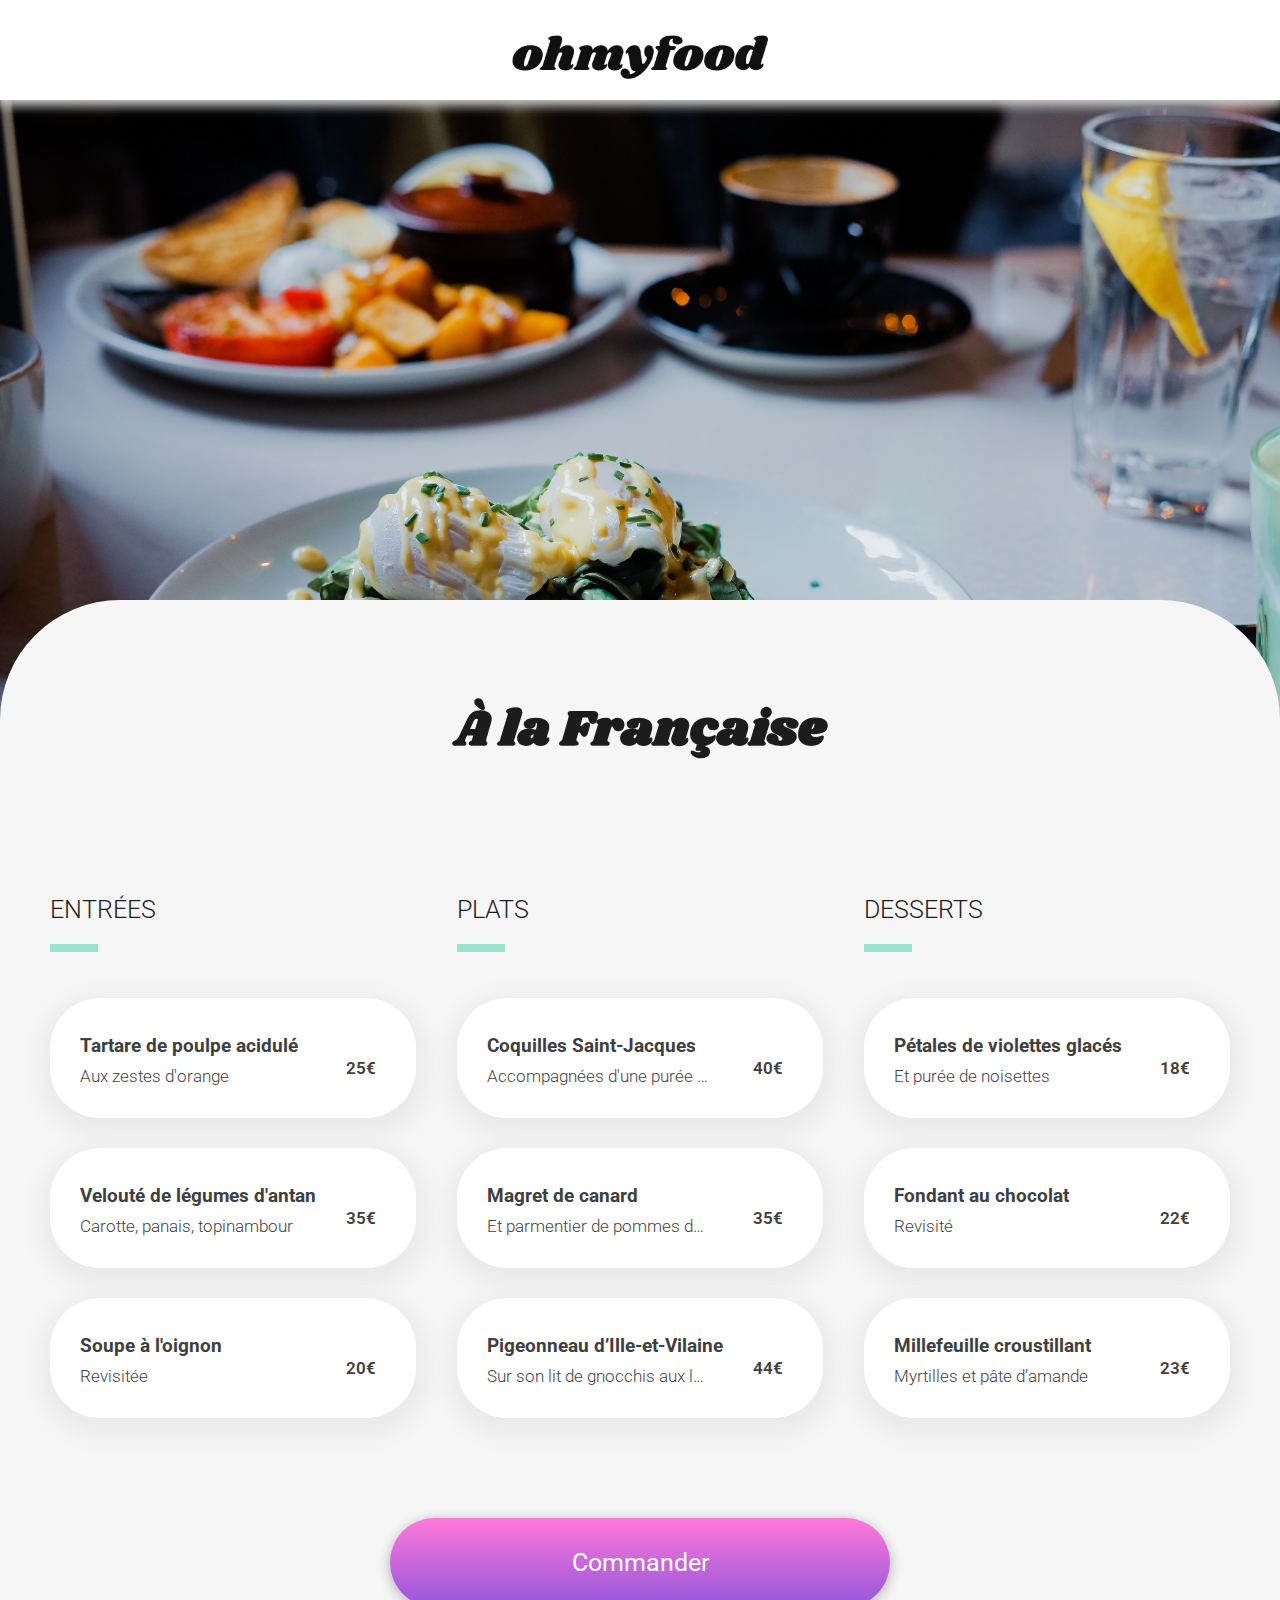
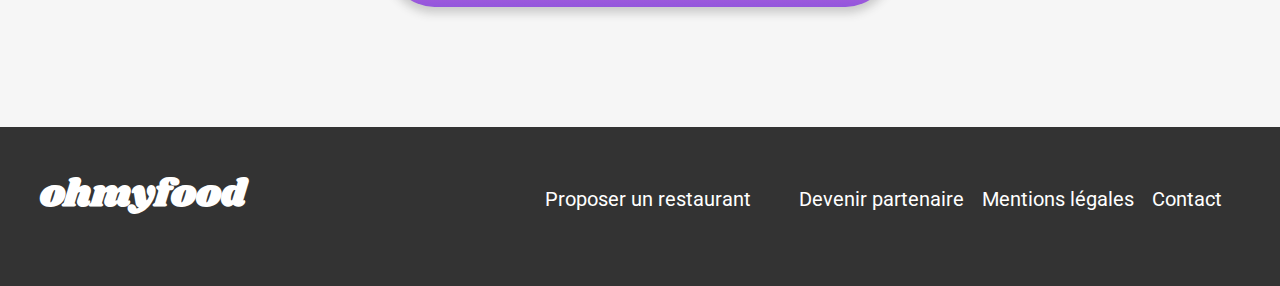
==== commit e19cfaec: "responsive tablet" ====
--- a/menu-a_la_francaise.html
+++ b/menu-a_la_francaise.html
@@ -2,7 +2,7 @@
 <html lang="fr">
     <head>
 
-        
+        <!--<meta name="viewport" content="width=device-width, initial-scale=1.0">-->
         <link rel="stylesheet" href="./css/main.css">
         <link rel="stylesheet" href="https://cdnjs.cloudflare.com/ajax/libs/font-awesome/6.1.2/css/all.min.css" integrity="sha512-1sCRPdkRXhBV2PBLUdRb4tMg1w2YPf37qatUFeS7zlBy7jJI8Lf4VHwWfZZfpXtYSLy85pkm9GaYVYMfw5BC1A==" crossorigin="anonymous" referrerpolicy="no-referrer" />
 
--- a/css/main.css
+++ b/css/main.css
@@ -1,4 +1,9 @@
 @charset "UTF-8";
+/*@mixin tablet {
+  @media screen and (min-width: map-get($breakpoints, tablet-min)) and (max-width: map-get($breakpoints, tablet-max)){
+    @content;
+  }
+}*/
 @import "https://fonts.googleapis.com/css2?family=Roboto:wght@100;300;400;500;700;900&display=swap";
 @import url("https://fonts.googleapis.com/css2?family=Shrikhand&display=swap"); /***** LOADER *****/
 @-webkit-keyframes lds-dual-ring {
@@ -223,7 +228,7 @@
   -o-object-fit: cover;
      object-fit: cover;
 }
-@media screen and (min-width: 993px) {
+@media screen and (min-width: 992px) {
   .header__logo {
     width: 100%;
     height: 30px;
@@ -299,7 +304,7 @@
 .footer li a {
   text-decoration: none;
 }
-@media screen and (min-width: 993px) {
+@media screen and (min-width: 992px) {
   .footer {
     display: -webkit-box;
     display: -ms-flexbox;
@@ -359,7 +364,7 @@
   background-image: -webkit-gradient(linear, left top, left bottom, from(#ff93e1), to(#a16be0));
   background-image: linear-gradient(#ff93e1, #a16be0);
 }
-@media screen and (min-width: 993px) {
+@media screen and (min-width: 992px) {
   .bouton, .main-menu button, .header button {
     font-size: 25px;
     padding: 30px;
@@ -416,6 +421,43 @@
           flex-direction: column;
   padding: 100px 40px 100px 40px;
   background-color: white;
+  /*@include tablet {
+
+      &__titre {
+        font-size: 40px;
+      }
+
+      &__cards {
+       @include flexbox(row);
+        flex-wrap: wrap;
+        justify-content: space-around;
+
+      }
+
+      &__card {
+        width: 45%;
+        span {
+          min-width: 35px;
+      min-height: 35px;
+      line-height:35px;
+      font-size: 25px;
+
+        }
+
+        div {
+          text-align: center;
+          font-size: 35px;
+          margin-left: -15px;
+          font-size: 2.3vw;
+          height: 8vw;
+          i {
+            font-size: 2.3vw;
+      padding: 3.5vw 0.5vw 5vw 1vw;
+          }
+        }
+
+      }
+    }*/
 }
 .fonctionnement__titre {
   font-family: Roboto;
@@ -480,7 +522,7 @@
   padding: 60px 50px 60px 80px;
   color: grey;
 }
-@media screen and (min-width: 993px) {
+@media screen and (min-width: 992px) {
   .fonctionnement__titre {
     font-size: 40px;
   }
@@ -517,44 +559,6 @@
     padding: 3.5vw 0.5vw 5vw 2.7vw;
   }
 }
-@media screen and (min-width: 768px) and (max-width: 992px) {
-  .fonctionnement__titre {
-    font-size: 40px;
-  }
-  .fonctionnement__cards {
-    display: -webkit-box;
-    display: -ms-flexbox;
-    display: flex;
-    -webkit-box-orient: horizontal;
-    -webkit-box-direction: normal;
-        -ms-flex-direction: row;
-            flex-direction: row;
-    -ms-flex-wrap: wrap;
-        flex-wrap: wrap;
-    -ms-flex-pack: distribute;
-        justify-content: space-around;
-  }
-  .fonctionnement__card {
-    width: 45%;
-  }
-  .fonctionnement__card span {
-    min-width: 35px;
-    min-height: 35px;
-    line-height: 35px;
-    font-size: 25px;
-  }
-  .fonctionnement__card div {
-    text-align: center;
-    font-size: 35px;
-    margin-left: -15px;
-    font-size: 2.3vw;
-    height: 8vw;
-  }
-  .fonctionnement__card div i {
-    font-size: 2.3vw;
-    padding: 3.5vw 0.5vw 5vw 1vw;
-  }
-}
 
 .restaurants {
   width: 100%;
@@ -569,6 +573,60 @@
       -ms-flex-direction: column;
           flex-direction: column;
   padding: 100px 40px 100px 40px;
+  /*@include tablet {
+    &__titre {
+      font-size: 40px;
+    }
+
+    &__cards {
+      @include flexbox(row);
+      flex-wrap: wrap;
+      justify-content: space-around;
+      &__unite {
+        width: 320px;
+        height: 396px;
+        &__img {
+          height: 220px;
+        }
+        &__new {
+          margin: 10px 0 0 20px;
+          width: 7%;
+          left: unset;
+          font-size: 15px;     
+          padding: 8px 1px 8px 4px;
+
+        }
+        &__caption {
+          font-size: 20px;
+          padding: 15px;
+          h3 {
+            font-size: 25px;
+          }
+          &__icon {
+            text-align: left;
+            align-self: center;
+            .far {
+              right: unset;
+              font-size: 30px;
+              margin: 10px 0 0 -35px;
+
+            }
+            .fas {
+              right: unset;
+              font-size: 30px;
+              margin: 10px 0 0 -35px;
+
+            }
+          }
+        }
+      }
+    }
+
+
+
+
+
+  }*/
 }
 .restaurants__titre {
   font-family: Roboto;
@@ -679,61 +737,7 @@
 .restaurants__cards__unite__caption__icon .fas:hover {
   opacity: 1;
 }
-@media screen and (min-width: 993px) {
-  .restaurants__titre {
-    font-size: 40px;
-  }
-  .restaurants__cards {
-    display: -webkit-box;
-    display: -ms-flexbox;
-    display: flex;
-    -webkit-box-orient: horizontal;
-    -webkit-box-direction: normal;
-        -ms-flex-direction: row;
-            flex-direction: row;
-    -ms-flex-wrap: wrap;
-        flex-wrap: wrap;
-    -ms-flex-pack: distribute;
-        justify-content: space-around;
-  }
-  .restaurants__cards__unite {
-    width: 320px;
-    height: 396px;
-  }
-  .restaurants__cards__unite__img {
-    height: 220px;
-  }
-  .restaurants__cards__unite__new {
-    margin: 10px 0 0 20px;
-    width: 7%;
-    left: unset;
-    font-size: 15px;
-    padding: 8px 1px 8px 4px;
-  }
-  .restaurants__cards__unite__caption {
-    font-size: 20px;
-    padding: 15px;
-  }
-  .restaurants__cards__unite__caption h3 {
-    font-size: 25px;
-  }
-  .restaurants__cards__unite__caption__icon {
-    text-align: left;
-    -ms-flex-item-align: center;
-        align-self: center;
-  }
-  .restaurants__cards__unite__caption__icon .far {
-    right: unset;
-    font-size: 30px;
-    margin: 10px 0 0 -35px;
-  }
-  .restaurants__cards__unite__caption__icon .fas {
-    right: unset;
-    font-size: 30px;
-    margin: 10px 0 0 -35px;
-  }
-}
-@media screen and (min-width: 768px) and (max-width: 992px) {
+@media screen and (min-width: 992px) {
   .restaurants__titre {
     font-size: 40px;
   }
@@ -873,7 +877,7 @@
 .menus__titleBar__icon .fas:hover {
   opacity: 1;
 }
-@media screen and (min-width: 993px) {
+@media screen and (min-width: 992px) {
   .menus__titleBar {
     -webkit-box-pack: center;
         -ms-flex-pack: center;
@@ -1017,7 +1021,7 @@
   overflow: hidden;
   text-overflow: ellipsis;
 }
-@media screen and (min-width: 993px) {
+@media screen and (min-width: 992px) {
   .menu {
     width: 31%;
   }
@@ -1026,7 +1030,7 @@
   }
   .menu__card {
     font-size: 1.3vw;
-    height: 140px;
+    height: 120px;
   }
   .menu__card:hover .menu__card__anim {
     width: 35%;
@@ -1040,7 +1044,7 @@
   }
 }
 
-@media screen and (min-width: 993px) {
+@media screen and (min-width: 992px) {
   .all-menus {
     display: -webkit-box;
     display: -ms-flexbox;
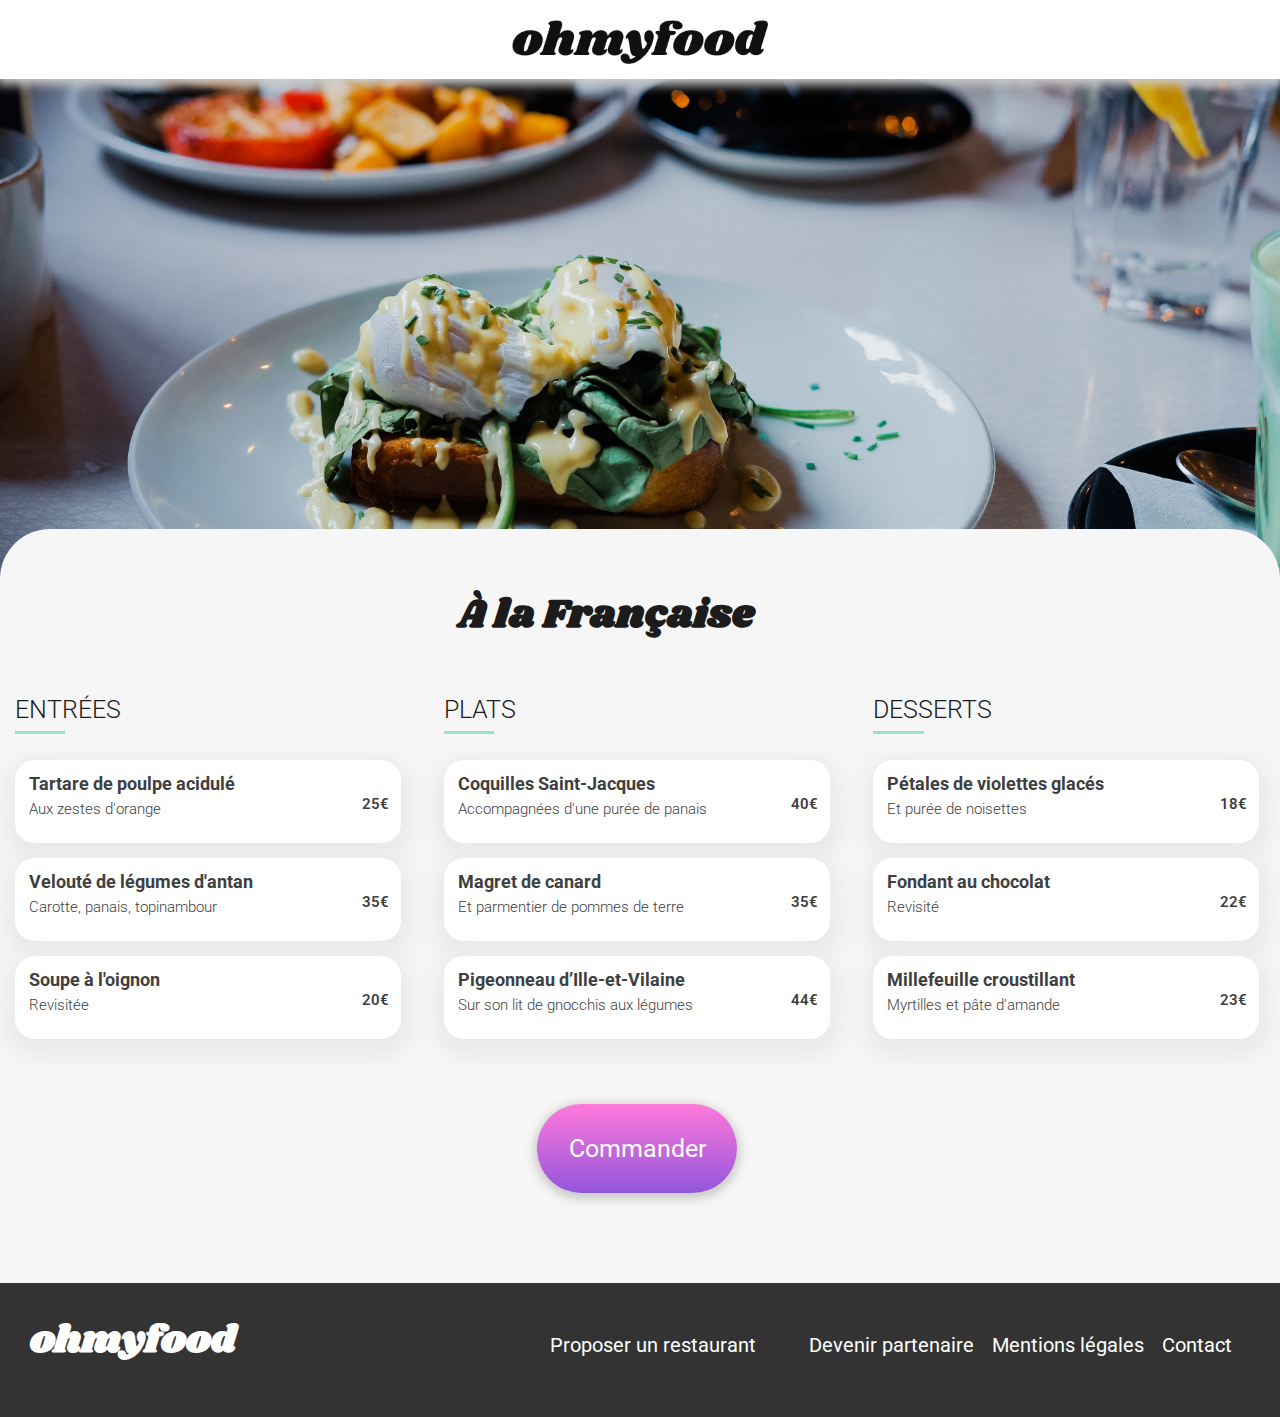
==== commit c2aa6a16: "modifications dimensions" ====
--- a/menu-a_la_francaise.html
+++ b/menu-a_la_francaise.html
@@ -1,195 +1,180 @@
 <!DOCTYPE html>
 <html lang="fr">
-    <head>
+  <head>
+    <meta name="viewport" content="width=device-width, initial-scale=1.0" />
+    <link rel="stylesheet" href="./css/main.css" />
+    <link
+      rel="stylesheet"
+      href="https://cdnjs.cloudflare.com/ajax/libs/font-awesome/6.1.2/css/all.min.css"
+      integrity="sha512-1sCRPdkRXhBV2PBLUdRb4tMg1w2YPf37qatUFeS7zlBy7jJI8Lf4VHwWfZZfpXtYSLy85pkm9GaYVYMfw5BC1A=="
+      crossorigin="anonymous"
+      referrerpolicy="no-referrer"
+    />
 
-        <!--<meta name="viewport" content="width=device-width, initial-scale=1.0">-->
-        <link rel="stylesheet" href="./css/main.css">
-        <link rel="stylesheet" href="https://cdnjs.cloudflare.com/ajax/libs/font-awesome/6.1.2/css/all.min.css" integrity="sha512-1sCRPdkRXhBV2PBLUdRb4tMg1w2YPf37qatUFeS7zlBy7jJI8Lf4VHwWfZZfpXtYSLy85pkm9GaYVYMfw5BC1A==" crossorigin="anonymous" referrerpolicy="no-referrer" />
+    <title>A la Française</title>
+  </head>
+  <body>
+    <header class="header">
+      <div class="header__logo">
+        <a href="index.html"><i class="fa-solid fa-arrow-left"></i></a
+        ><a href="index.html">
+          <img src="./images/ohmyfood.png" alt="Oh My Food Logo"
+        /></a>
+      </div>
 
-        <title>A la Française</title>
-    </head>
-    <body>
+      <div class="header__picture">
+        <img
+          src="./images/toa-heftiba-DQKerTsQwi0-unsplash.jpg"
+          alt="A la française"
+        />
+      </div>
+    </header>
 
-        <header class="header">
+    <main>
+      <div class="main-menu">
+        <div class="menus__titleBar">
+          <div class="menus__titleBar__title">
+            <h1>À la Française</h1>
+          </div>
+          <span class="menus__titleBar__icon">
+            <span class="fa-layers fa-fw">
+              <i class="far fa-heart"></i>
+              <i class="fas fa-heart"></i>
+            </span>
+          </span>
+        </div>
+        <div class="all-menus">
+          <div class="menu">
+            <h2>ENTRÉES</h2>
+            <div class="menu__line"></div>
+            <article class="menu__card">
+              <div class="menu__card__descr">
+                <h3>Tartare de poulpe acidulé</h3>
+                Aux zestes d'orange
+              </div>
+              <div class="menu__card__price">25€</div>
+              <div class="menu__card__anim">
+                <i class="fa-solid fa-circle-check"></i>
+              </div>
+            </article>
 
-            <div class="header__logo">
-                <a href="index.html"><i class="fa-solid fa-arrow-left"></i></a>
-                <img src="./images/ohmyfood.png" alt="Oh My Food Logo">
-            </div>
+            <article class="menu__card menu__card--delay2">
+              <div class="menu__card__descr">
+                <h3>Velouté de légumes d'antan</h3>
+                Carotte, panais, topinambour
+              </div>
+              <div class="menu__card__price">35€</div>
+              <div class="menu__card__anim">
+                <i class="fa-solid fa-circle-check"></i>
+              </div>
+            </article>
 
-            <div class="header__picture"><img src="./images/toa-heftiba-DQKerTsQwi0-unsplash.jpg" alt="A la française"></div>
+            <article class="menu__card menu__card--delay3">
+              <div class="menu__card__descr">
+                <h3>Soupe à l'oignon</h3>
+                Revisitée
+              </div>
+              <div class="menu__card__price">20€</div>
+              <div class="menu__card__anim">
+                <i class="fa-solid fa-circle-check"></i>
+              </div>
+            </article>
+          </div>
 
-        </header>
+          <div class="menu">
+            <h2>PLATS</h2>
+            <div class="menu__line"></div>
 
-        <main>
-            <div class="main-menu">
+            <article class="menu__card">
+              <div class="menu__card__descr">
+                <h3>Coquilles Saint-Jacques</h3>
+                Accompagnées d'une purée de panais
+              </div>
+              <div class="menu__card__price">40€</div>
+              <div class="menu__card__anim">
+                <i class="fa-solid fa-circle-check"></i>
+              </div>
+            </article>
 
-                <div class="menus__titleBar">
-                    <div class="menus__titleBar__title">
-                        <h1>À la Française</h1>
-                    </div>
-                    <span class="menus__titleBar__icon">
-                        <span class="fa-layers fa-fw">
-                        <i class="far fa-heart"></i>
-                        <i class="fas fa-heart"></i>
-                      </span>
-                    </span>
-                </div>
-<div class="all-menus">
-                <div class="menu">
-                    <h2>ENTRÉES</h2>
-                    <div class="menu__line"></div>
-                    <article class="menu__card">
-                        <div class="menu__card__descr">
-                            <h3>Tartare de poulpe acidulé</h3>
-                                Aux zestes d'orange
-                        </div>
-                        <div class="menu__card__price">
-                                25€
-                        </div>
-                        <div class="menu__card__anim">
-                            <i class="fa-solid fa-circle-check"></i>
-                        </div>
-                    </article>
+            <article class="menu__card menu__card--delay2">
+              <div class="menu__card__descr">
+                <h3>Magret de canard</h3>
+                Et parmentier de pommes de terre
+              </div>
+              <div class="menu__card__price">35€</div>
+              <div class="menu__card__anim">
+                <i class="fa-solid fa-circle-check"></i>
+              </div>
+            </article>
 
-                    <article class="menu__card menu__card--delay2">
-                        <div class="menu__card__descr">
-                            <h3>Velouté de légumes d'antan</h3>
-                                Carotte, panais, topinambour
-                        </div>
-                        <div class="menu__card__price">
-                                35€
-                        </div>
-                        <div class="menu__card__anim">
-                            <i class="fa-solid fa-circle-check"></i>
-                        </div>
-                    </article>
+            <article class="menu__card menu__card--delay3">
+              <div class="menu__card__descr">
+                <h3>Pigeonneau d’Ille-et-Vilaine</h3>
+                Sur son lit de gnocchis aux légumes
+              </div>
+              <div class="menu__card__price">44€</div>
+              <div class="menu__card__anim">
+                <i class="fa-solid fa-circle-check"></i>
+              </div>
+            </article>
+          </div>
 
-                    <article class="menu__card menu__card--delay3">
-                        <div class="menu__card__descr">
-                            <h3>Soupe à l'oignon</h3>
-                                Revisitée
-                        </div>
-                        <div class="menu__card__price">
-                                20€
-                        </div>
-                        <div class="menu__card__anim">
-                            <i class="fa-solid fa-circle-check"></i>
-                        </div>
-                    </article>
+          <div class="menu">
+            <h2>DESSERTS</h2>
+            <div class="menu__line"></div>
+            <article class="menu__card">
+              <div class="menu__card__descr">
+                <h3>Pétales de violettes glacés</h3>
+                Et purée de noisettes
+              </div>
+              <div class="menu__card__price">18€</div>
+              <div class="menu__card__anim">
+                <i class="fa-solid fa-circle-check"></i>
+              </div>
+            </article>
 
-                </div>
+            <article class="menu__card menu__card--delay2">
+              <div class="menu__card__descr">
+                <h3>Fondant au chocolat</h3>
+                Revisité
+              </div>
+              <div class="menu__card__price">22€</div>
+              <div class="menu__card__anim">
+                <i class="fa-solid fa-circle-check"></i>
+              </div>
+            </article>
 
-                <div class="menu">
-                    <h2>PLATS</h2>
-                    <div class="menu__line"></div>
+            <article class="menu__card menu__card--delay3">
+              <div class="menu__card__descr">
+                <h3>Millefeuille croustillant</h3>
+                Myrtilles et pâte d’amande
+              </div>
+              <div class="menu__card__price">23€</div>
+              <div class="menu__card__anim">
+                <i class="fa-solid fa-circle-check"></i>
+              </div>
+            </article>
+          </div>
+        </div>
 
-                    <article class="menu__card">
-                        <div class="menu__card__descr">
-                            <h3>Coquilles Saint-Jacques</h3>
-                                Accompagnées d'une purée de panais
-                        </div>
-                        <div class="menu__card__price">
-                                40€
-                        </div>
-                        <div class="menu__card__anim">
-                            <i class="fa-solid fa-circle-check"></i>
-                        </div>
-                    </article>
+        <button class="bouton" type="button">Commander</button>
+      </div>
+    </main>
 
-                    <article class="menu__card menu__card--delay2">
-                        <div class="menu__card__descr">
-                            <h3>Magret de canard</h3>
-                                Et parmentier de pommes de terre
-                        </div>
-                        <div class="menu__card__price">
-                                35€
-                        </div>
-                        <div class="menu__card__anim">
-                            <i class="fa-solid fa-circle-check"></i>
-                        </div>
-                    </article>
-
-                    <article class="menu__card menu__card--delay3">
-                        <div class="menu__card__descr">
-                            <h3>Pigeonneau d’Ille-et-Vilaine</h3>
-                                Sur son lit de gnocchis aux légumes
-                        </div>
-                        <div class="menu__card__price">
-                                44€
-                        </div>
-                        <div class="menu__card__anim">
-                            <i class="fa-solid fa-circle-check"></i>
-                        </div>
-                    </article>
-
-                </div>
-
-                <div class="menu">
-                    <h2>DESSERTS</h2>
-                    <div class="menu__line"></div>
-                    <article class="menu__card">
-                        <div class="menu__card__descr">
-                            <h3>Pétales de violettes glacés</h3>
-                                Et purée de noisettes
-                        </div>
-                        <div class="menu__card__price">
-                                18€
-                        </div>
-                        <div class="menu__card__anim">
-                            <i class="fa-solid fa-circle-check"></i>
-                        </div>
-                    </article>
-
-                    <article class="menu__card menu__card--delay2">
-                        <div class="menu__card__descr">
-                            <h3>Fondant au chocolat</h3>
-                                Revisité
-                        </div>
-                        <div class="menu__card__price">
-                                22€
-                        </div>
-                        <div class="menu__card__anim">
-                            <i class="fa-solid fa-circle-check"></i>
-                        </div>
-                    </article>
-
-                    <article class="menu__card menu__card--delay3">
-                        <div class="menu__card__descr">
-                            <h3>Millefeuille croustillant</h3>
-                                Myrtilles et pâte d’amande
-                        </div>
-                        <div class="menu__card__price">
-                                23€
-                        </div>
-                        <div class="menu__card__anim">
-                            <i class="fa-solid fa-circle-check"></i>
-                        </div>
-                    </article>
-                </div>
-            </div>
-
-                <button class="bouton" type="button">
-                    Commander
-                </button>
-
-            </div>
-
-           
-
-        </main>
-
-        <footer class="footer">
-            <span class="footer__title">ohmyfood</span>
-            <ul>
-                <li><div class="footer__icon"><i class="fa-solid fa-utensils"></i> </div><span>Proposer un restaurant</span></li>
-                <li><div class="footer__icon"><i class="fa-solid fa-handshake"></i></div>Devenir partenaire</li>
-                <li>Mentions légales</li>
-                <li><a href="mailto:moi@leresto.fr">Contact</a></li>
-            </ul>
-
-        </footer>
-
-    </body>
-
-</html>+    <footer class="footer">
+      <span class="footer__title">ohmyfood</span>
+      <ul>
+        <li>
+          <div class="footer__icon"><i class="fa-solid fa-utensils"></i></div>
+          <span>Proposer un restaurant</span>
+        </li>
+        <li>
+          <div class="footer__icon"><i class="fa-solid fa-handshake"></i></div>
+          Devenir partenaire
+        </li>
+        <li>Mentions légales</li>
+        <li><a href="mailto:moi@leresto.fr">Contact</a></li>
+      </ul>
+    </footer>
+  </body>
+</html>
--- a/css/main.css
+++ b/css/main.css
@@ -1,11 +1,243 @@
 @charset "UTF-8";
-/*@mixin tablet {
-  @media screen and (min-width: map-get($breakpoints, tablet-min)) and (max-width: map-get($breakpoints, tablet-max)){
-    @content;
-  }
-}*/
 @import "https://fonts.googleapis.com/css2?family=Roboto:wght@100;300;400;500;700;900&display=swap";
-@import url("https://fonts.googleapis.com/css2?family=Shrikhand&display=swap"); /***** LOADER *****/
+@import url("https://fonts.googleapis.com/css2?family=Shrikhand&display=swap");
+article,
+aside,
+details,
+figcaption,
+figure,
+footer,
+header,
+hgroup,
+nav,
+section,
+summary {
+  display: block;
+}
+
+audio,
+canvas,
+video {
+  display: inline-block;
+}
+
+audio:not([controls]) {
+  display: none;
+  height: 0;
+}
+
+[hidden], template {
+  display: none;
+}
+
+html {
+  background: #fff;
+  color: #000;
+  -webkit-text-size-adjust: 100%;
+  -ms-text-size-adjust: 100%;
+}
+
+html,
+button,
+input,
+select,
+textarea {
+  font-family: sans-serif;
+}
+
+body {
+  margin: 0;
+}
+
+a {
+  background: transparent;
+  text-decoration: none;
+  color: inherit;
+}
+a:focus {
+  outline: thin dotted;
+}
+a:hover, a:active {
+  outline: 0;
+}
+
+h1 {
+  font-size: 2em;
+  margin: 0.67em 0;
+}
+
+h2 {
+  font-size: 1.5em;
+  margin: 0.83em 0;
+}
+
+h3 {
+  font-size: 1.17em;
+  margin: 1em 0;
+}
+
+h4 {
+  font-size: 1em;
+  margin: 1.33em 0;
+}
+
+h5 {
+  font-size: 0.83em;
+  margin: 1.67em 0;
+}
+
+h6 {
+  font-size: 0.75em;
+  margin: 2.33em 0;
+}
+
+abbr[title] {
+  border-bottom: 1px dotted;
+}
+
+b,
+strong {
+  font-weight: bold;
+}
+
+dfn {
+  font-style: italic;
+}
+
+mark {
+  background: #ff0;
+  color: #000;
+}
+
+code,
+kbd,
+pre,
+samp {
+  font-family: monospace, serif;
+  font-size: 1em;
+}
+
+pre {
+  white-space: pre;
+  white-space: pre-wrap;
+  word-wrap: break-word;
+}
+
+q {
+  quotes: "“" "”" "‘" "’";
+}
+
+q:before, q:after {
+  content: "";
+  content: none;
+}
+
+small {
+  font-size: 80%;
+}
+
+sub,
+sup {
+  font-size: 75%;
+  line-height: 0;
+  position: relative;
+  vertical-align: baseline;
+}
+
+sup {
+  top: -0.5em;
+}
+
+sub {
+  bottom: -0.25em;
+}
+
+img {
+  border: 0;
+}
+
+svg:not(:root) {
+  overflow: hidden;
+}
+
+figure {
+  margin: 0;
+}
+
+fieldset {
+  border: 1px solid #c0c0c0;
+  margin: 0 2px;
+  padding: 0.35em 0.625em 0.75em;
+}
+
+legend {
+  border: 0;
+  padding: 0;
+  white-space: normal;
+}
+
+button,
+input,
+select,
+textarea {
+  font-family: inherit;
+  font-size: 100%;
+  margin: 0;
+  vertical-align: baseline;
+}
+
+button, input {
+  line-height: normal;
+}
+
+button,
+select {
+  text-transform: none;
+}
+
+button,
+html input[type=button],
+input[type=reset],
+input[type=submit] {
+  -webkit-appearance: button;
+  cursor: pointer;
+}
+
+button[disabled],
+input[disabled] {
+  cursor: default;
+}
+
+button::-moz-focus-inner, input::-moz-focus-inner {
+  border: 0;
+  padding: 0;
+}
+
+textarea {
+  overflow: auto;
+  vertical-align: top;
+}
+
+table {
+  border-collapse: collapse;
+  border-spacing: 0;
+}
+
+input[type=search] {
+  -webkit-appearance: textfield;
+  -webkit-box-sizing: content-box;
+  box-sizing: content-box;
+}
+input[type=search]::-webkit-search-cancel-button, input[type=search]::-webkit-search-decoration {
+  -webkit-appearance: none;
+}
+input[type=checkbox], input[type=radio] {
+  -webkit-box-sizing: border-box;
+          box-sizing: border-box;
+  padding: 0;
+}
+
+/***** LOADER *****/
 @-webkit-keyframes lds-dual-ring {
   0% {
     -webkit-transform: rotate(0deg);
@@ -163,63 +395,65 @@
   -webkit-box-align: center;
       -ms-flex-align: center;
           align-items: center;
-  padding: 35px 0 35px 0;
+  padding: 20px 0 14px 0;
   -webkit-box-shadow: 0px 3px 10px 3px #cacaca;
           box-shadow: 0px 3px 10px 3px #cacaca;
   z-index: 1;
 }
+.header__logo img {
+  width: 45%;
+}
 .header__logo i {
   position: absolute;
-  left: 50px;
-  font-size: 55px;
+  left: 25px;
+  font-size: 25px;
   color: black;
 }
 .header__localisation {
   background-color: #ececec;
   width: 100%;
   height: 50px;
-  padding: 35px 0 35px 0;
+  padding: 15px 0 0 0;
   text-align: center;
 }
 .header__localisation i {
-  font-size: 40px;
-  padding: 10px 10px 0 0;
+  font-size: 20px;
+  padding: 10px 0 0 0;
   color: rgb(63, 63, 63);
 }
 .header__localisation span {
-  margin-left: 25px;
+  margin-left: 20px;
   font-family: Roboto;
-  font-size: 45px;
-  font-weight: 400;
+  font-size: 20px;
+  font-weight: 500;
   color: rgb(63, 63, 63);
 }
 .header__hero {
   width: 100%;
-  height: 750px;
   background-color: #f6f6f6;
-  padding: 50px 30px 50px 30px;
+  padding: 19px 39px 50px 39px;
   text-align: center;
   -webkit-box-sizing: border-box;
           box-sizing: border-box;
 }
 .header__hero__title {
   font-family: Roboto;
-  font-size: 45px;
+  font-size: 20px;
   font-weight: 700;
   color: black;
 }
 .header__hero__subtitle {
   font-family: Roboto;
-  font-size: 45px;
+  font-size: 20px;
   font-weight: 300;
   color: rgb(63, 63, 63);
 }
 .header button {
-  margin-top: 60px;
+  margin-top: 40px;
 }
 .header__picture {
   width: 100%;
-  height: 550px;
+  height: 235px;
   -webkit-box-sizing: border-box;
           box-sizing: border-box;
 }
@@ -231,7 +465,7 @@
 @media screen and (min-width: 992px) {
   .header__logo {
     width: 100%;
-    height: 30px;
+    height: 45px;
   }
   .header__logo img {
     width: 20%;
@@ -254,6 +488,17 @@
   }
   .header__hero__subtitle {
     font-size: 25px;
+  }
+  .header__picture {
+    height: 450px;
+  }
+  .header__picture img {
+    height: 500px;
+  }
+}
+@media screen and (min-width: 768px) and (max-width: 991.98px) {
+  .header__logo img {
+    width: 30%;
   }
 }
 
@@ -268,22 +513,22 @@
   width: 100%;
   -webkit-box-sizing: border-box;
           box-sizing: border-box;
-  padding: 40px;
+  padding: 30px;
   background-color: #333333;
 }
 .footer__title {
   font-family: Shrikhand;
-  font-size: 45px;
+  font-size: 20px;
   font-weight: 900;
   color: white;
 }
 .footer__icon {
   display: inline-block;
-  width: 60px;
+  width: 30px;
 }
 .footer__icon i {
-  font-size: 30px;
-  padding: 0 20px 0 0;
+  font-size: 15px;
+  padding: 0px;
 }
 .footer__icon .fa-handshake {
   -webkit-transform: rotate(-25deg);
@@ -293,12 +538,12 @@
   padding: 0px;
   list-style-type: none;
   font-family: Roboto;
-  font-size: 40px;
+  font-size: 17px;
   font-weight: 400;
   color: white;
 }
 .footer li {
-  padding: 0 0 15px 0;
+  padding: 0 0 10px 0;
   text-decoration: none;
 }
 .footer li a {
@@ -345,13 +590,13 @@
 }
 
 .bouton, .main-menu button, .header button {
-  min-width: 500px;
-  padding: 50px;
+  min-width: 200px;
+  padding: 17px;
   background-image: -webkit-gradient(linear, left top, left bottom, from(#ff79da), to(#9356dc));
   background-image: linear-gradient(#ff79da, #9356dc);
   border-radius: 70px;
   border: none;
-  font: 400 40px "Roboto";
+  font: 400 17px "Roboto";
   color: white;
   -webkit-box-shadow: 0px 3px 10px 3px #cacaca;
           box-shadow: 0px 3px 10px 3px #cacaca;
@@ -387,8 +632,8 @@
   width: 100%;
   height: 100%;
   z-index: 20;
-  -webkit-animation: opacity-anim 3s forwards;
-          animation: opacity-anim 3s forwards;
+  -webkit-animation: opacity-anim 4s forwards;
+          animation: opacity-anim 4s forwards;
 }
 .loader .lds-dual-ring {
   display: inline-block;
@@ -404,8 +649,8 @@
   border-radius: 50%;
   border: 6px solid #fff;
   border-color: #9356dc transparent #ff79da transparent;
-  -webkit-animation: lds-dual-ring 3s forwards;
-          animation: lds-dual-ring 3s forwards;
+  -webkit-animation: lds-dual-ring 4s forwards;
+          animation: lds-dual-ring 4s forwards;
 }
 
 .fonctionnement {
@@ -419,50 +664,13 @@
   -webkit-box-direction: normal;
       -ms-flex-direction: column;
           flex-direction: column;
-  padding: 100px 40px 100px 40px;
+  padding: 45px 25px 70px 25px;
   background-color: white;
-  /*@include tablet {
-
-      &__titre {
-        font-size: 40px;
-      }
-
-      &__cards {
-       @include flexbox(row);
-        flex-wrap: wrap;
-        justify-content: space-around;
-
-      }
-
-      &__card {
-        width: 45%;
-        span {
-          min-width: 35px;
-      min-height: 35px;
-      line-height:35px;
-      font-size: 25px;
-
-        }
-
-        div {
-          text-align: center;
-          font-size: 35px;
-          margin-left: -15px;
-          font-size: 2.3vw;
-          height: 8vw;
-          i {
-            font-size: 2.3vw;
-      padding: 3.5vw 0.5vw 5vw 1vw;
-          }
-        }
-
-      }
-    }*/
 }
 .fonctionnement__titre {
   font-family: Roboto;
-  font-size: 65px;
-  font-weight: 500;
+  font-size: 20px;
+  font-weight: 700;
   color: #1c1c1c;
 }
 .fonctionnement__card {
@@ -473,37 +681,38 @@
   -webkit-box-direction: normal;
       -ms-flex-direction: row;
           flex-direction: row;
-  margin-top: 60px;
+  margin-top: 25px;
   -webkit-box-pack: center;
       -ms-flex-pack: center;
           justify-content: center;
   -webkit-box-align: center;
       -ms-flex-align: center;
           align-items: center;
+  cursor: pointer;
 }
 .fonctionnement__card span {
-  min-width: 70px;
-  min-height: 70px;
+  min-width: 30px;
+  min-height: 30px;
   background-color: #9356dc;
   border-radius: 50px;
   text-align: center;
   font-family: Roboto;
-  font-size: 37px;
-  font-weight: 300;
+  font-size: 15px;
+  font-weight: 500;
   color: white;
-  line-height: 70px;
+  line-height: 30px;
   z-index: 1;
 }
 .fonctionnement__card div {
-  width: 95%;
-  height: 170px;
+  width: 99%;
+  height: 90px;
   background-color: #f6f6f6;
-  border-radius: 50px;
+  border-radius: 20px;
   font-family: Roboto;
-  font-size: 45px;
-  font-weight: 500;
+  font-size: 1em;
+  font-weight: 700;
   color: rgb(63, 63, 63);
-  margin-left: -35px;
+  margin-left: -15px;
   -webkit-box-shadow: 1px 8px 20px 10px #eaeaea;
           box-shadow: 1px 8px 20px 10px #eaeaea;
   -webkit-transition: all 0.3s ease-in-out;
@@ -518,13 +727,13 @@
   color: #9356dc;
 }
 .fonctionnement__card div i {
-  font-size: 50px;
-  padding: 60px 50px 60px 80px;
+  font-size: 20px;
+  padding: 35px 12px 19px 33px;
   color: grey;
 }
-@media screen and (min-width: 992px) {
+@media screen and (min-width: 768px) and (max-width: 991.98px) {
   .fonctionnement__titre {
-    font-size: 40px;
+    font-size: 20px;
   }
   .fonctionnement__cards {
     display: -webkit-box;
@@ -540,6 +749,44 @@
         justify-content: space-around;
   }
   .fonctionnement__card {
+    width: 45%;
+  }
+  .fonctionnement__card span {
+    min-width: 35px;
+    min-height: 35px;
+    line-height: 35px;
+    font-size: 25px;
+  }
+  .fonctionnement__card div {
+    text-align: center;
+    font-size: 35px;
+    margin-left: -15px;
+    font-size: 2.3vw;
+    height: 8vw;
+  }
+  .fonctionnement__card div i {
+    font-size: 2.3vw;
+    padding: 3.5vw 0.5vw 5vw 1vw;
+  }
+}
+@media screen and (min-width: 992px) {
+  .fonctionnement__titre {
+    font-size: 30px;
+  }
+  .fonctionnement__cards {
+    display: -webkit-box;
+    display: -ms-flexbox;
+    display: flex;
+    -webkit-box-orient: horizontal;
+    -webkit-box-direction: normal;
+        -ms-flex-direction: row;
+            flex-direction: row;
+    -ms-flex-wrap: wrap;
+        flex-wrap: wrap;
+    -ms-flex-pack: distribute;
+        justify-content: space-around;
+  }
+  .fonctionnement__card {
     width: 30%;
   }
   .fonctionnement__card span {
@@ -572,70 +819,16 @@
   -webkit-box-direction: normal;
       -ms-flex-direction: column;
           flex-direction: column;
-  padding: 100px 40px 100px 40px;
-  /*@include tablet {
-    &__titre {
-      font-size: 40px;
-    }
-
-    &__cards {
-      @include flexbox(row);
-      flex-wrap: wrap;
-      justify-content: space-around;
-      &__unite {
-        width: 320px;
-        height: 396px;
-        &__img {
-          height: 220px;
-        }
-        &__new {
-          margin: 10px 0 0 20px;
-          width: 7%;
-          left: unset;
-          font-size: 15px;     
-          padding: 8px 1px 8px 4px;
-
-        }
-        &__caption {
-          font-size: 20px;
-          padding: 15px;
-          h3 {
-            font-size: 25px;
-          }
-          &__icon {
-            text-align: left;
-            align-self: center;
-            .far {
-              right: unset;
-              font-size: 30px;
-              margin: 10px 0 0 -35px;
-
-            }
-            .fas {
-              right: unset;
-              font-size: 30px;
-              margin: 10px 0 0 -35px;
-
-            }
-          }
-        }
-      }
-    }
-
-
-
-
-
-  }*/
+  padding: 55px 25px 50px 25px;
 }
 .restaurants__titre {
   font-family: Roboto;
-  font-size: 65px;
-  font-weight: 500;
+  font-size: 20px;
+  font-weight: 700;
   color: #1c1c1c;
 }
 .restaurants__cards {
-  margin-top: 60px;
+  margin-top: 25px;
   display: -webkit-box;
   display: -ms-flexbox;
   display: flex;
@@ -649,7 +842,7 @@
 }
 .restaurants__cards__unite {
   width: 100%;
-  margin-bottom: 45px;
+  margin-bottom: 25px;
   display: -webkit-box;
   display: -ms-flexbox;
   display: flex;
@@ -659,32 +852,32 @@
           flex-direction: column;
 }
 .restaurants__cards__unite__img {
-  height: 450px;
+  height: 200px;
 }
 .restaurants__cards__unite__img img {
   width: 100%;
   height: 100%;
   -o-object-fit: cover;
      object-fit: cover;
-  border-radius: 50px 50px 0 0;
+  border-radius: 20px 20px 0 0;
 }
 .restaurants__cards__unite__new {
   position: absolute;
   margin-top: 20px;
-  left: 70%;
-  width: 20%;
-  padding: 15px 10px 15px 10px;
+  left: 65%;
+  width: 25%;
+  padding: 9px 0 9px 0;
   border-radius: 5px;
   background-color: #99e2d0;
   text-align: center;
   font-family: Roboto;
-  font-size: 35px;
-  font-weight: 500;
+  font-size: 15px;
+  font-weight: 700;
   color: #50736a;
 }
 .restaurants__cards__unite__caption {
   width: 100%;
-  padding: 45px;
+  padding: 20px;
   -webkit-box-sizing: border-box;
           box-sizing: border-box;
   display: -webkit-box;
@@ -698,23 +891,23 @@
       -ms-flex-pack: justify;
           justify-content: space-between;
   background-color: white;
-  border-radius: 0 0 50px 50px;
+  border-radius: 0 0 20px 20px;
   font-family: Roboto;
-  font-size: 40px;
+  font-size: 19px;
   font-weight: 300;
   color: rgb(63, 63, 63);
 }
 .restaurants__cards__unite__caption h3 {
   font-family: Roboto;
-  font-size: 45px;
+  font-size: 20px;
   font-weight: 700;
   color: rgb(63, 63, 63);
-  margin: 0 0 10px 0;
+  margin: 0 0 5px 0;
 }
 .restaurants__cards__unite__caption__icon .far {
   position: absolute;
-  font-size: 70px;
-  right: 60px;
+  font-size: 30px;
+  right: 40px;
   opacity: 1;
   -webkit-transition: opacity 0.5s ease-in;
   transition: opacity 0.5s ease-in;
@@ -724,8 +917,8 @@
 }
 .restaurants__cards__unite__caption__icon .fas {
   position: absolute;
-  font-size: 70px;
-  right: 60px;
+  font-size: 30px;
+  right: 40px;
   background: -webkit-linear-gradient(top, #9356dc, #ff79da);
   background-clip: text;
   -webkit-background-clip: text;
@@ -739,7 +932,7 @@
 }
 @media screen and (min-width: 992px) {
   .restaurants__titre {
-    font-size: 40px;
+    font-size: 30px;
   }
   .restaurants__cards {
     display: -webkit-box;
@@ -791,6 +984,60 @@
     margin: 10px 0 0 -35px;
   }
 }
+@media screen and (min-width: 768px) and (max-width: 991.98px) {
+  .restaurants__titre {
+    font-size: 20px;
+  }
+  .restaurants__cards {
+    display: -webkit-box;
+    display: -ms-flexbox;
+    display: flex;
+    -webkit-box-orient: horizontal;
+    -webkit-box-direction: normal;
+        -ms-flex-direction: row;
+            flex-direction: row;
+    -ms-flex-wrap: wrap;
+        flex-wrap: wrap;
+    -ms-flex-pack: distribute;
+        justify-content: space-around;
+  }
+  .restaurants__cards__unite {
+    width: 320px;
+    height: 396px;
+  }
+  .restaurants__cards__unite__img {
+    height: 220px;
+  }
+  .restaurants__cards__unite__new {
+    margin: 10px 0 0 20px;
+    width: 7%;
+    left: unset;
+    font-size: 15px;
+    padding: 8px 1px 8px 4px;
+  }
+  .restaurants__cards__unite__caption {
+    font-size: 20px;
+    padding: 15px;
+  }
+  .restaurants__cards__unite__caption h3 {
+    font-size: 25px;
+  }
+  .restaurants__cards__unite__caption__icon {
+    text-align: left;
+    -ms-flex-item-align: center;
+        align-self: center;
+  }
+  .restaurants__cards__unite__caption__icon .far {
+    right: unset;
+    font-size: 30px;
+    margin: 10px 0 0 -35px;
+  }
+  .restaurants__cards__unite__caption__icon .fas {
+    right: unset;
+    font-size: 30px;
+    margin: 10px 0 0 -35px;
+  }
+}
 
 .main-menu {
   -webkit-box-sizing: border-box;
@@ -805,14 +1052,23 @@
           flex-direction: column;
   width: 100%;
   background-color: #f6f6f6;
-  border-radius: 120px 120px 0 0;
-  margin-top: -50px;
-  padding: 0 50px 120px 50px;
+  border-radius: 50px 50px 0 0;
+  padding: 0 21px 90px 15px;
 }
 .main-menu button {
   -ms-flex-item-align: center;
       align-self: center;
-  margin-top: 20px;
+}
+@media screen and (min-width: 768px) and (max-width: 991.98px) {
+  .main-menu .all-menus {
+    width: 65%;
+    margin: auto;
+  }
+}
+@media screen and (max-width: 375px) {
+  .main-menu {
+    margin-top: -4em;
+  }
 }
 
 .menus {
@@ -827,8 +1083,7 @@
 }
 .menus__titleBar {
   width: 95%;
-  height: 200px;
-  padding: 30px 0 65px 30px;
+  padding: 30px 0 24px 0px;
   display: -webkit-box;
   display: -ms-flexbox;
   display: flex;
@@ -845,15 +1100,15 @@
 }
 .menus__titleBar__title {
   font-family: Shrikhand;
-  font-size: 35px;
+  font-size: 0.8em;
   font-weight: 900;
   color: #1c1c1c;
 }
 .menus__titleBar__icon .far {
   position: absolute;
-  font-size: 70px;
-  right: 60px;
-  top: 95px;
+  font-size: 30px;
+  right: 30px;
+  top: 50px;
   opacity: 1;
   -webkit-transition: opacity 0.5s ease-in;
   transition: opacity 0.5s ease-in;
@@ -863,9 +1118,9 @@
 }
 .menus__titleBar__icon .fas {
   position: absolute;
-  font-size: 70px;
-  right: 60px;
-  top: 95px;
+  font-size: 30px;
+  right: 30px;
+  top: 50px;
   background: -webkit-linear-gradient(top, #9356dc, #ff79da);
   background-clip: text;
   -webkit-background-clip: text;
@@ -884,7 +1139,7 @@
             justify-content: center;
   }
   .menus__titleBar__title {
-    font-size: 25px;
+    font-size: 20px;
   }
   .menus__titleBar__icon {
     -webkit-box-align: center;
@@ -893,11 +1148,34 @@
   }
   .menus__titleBar__icon .far {
     font-size: 40px;
-    top: 112px;
+    top: 65px;
   }
   .menus__titleBar__icon .fas {
     font-size: 40px;
-    top: 112px;
+    top: 65px;
+  }
+}
+@media screen and (min-width: 768px) and (max-width: 991.98px) {
+  .menus__titleBar {
+    -webkit-box-pack: center;
+        -ms-flex-pack: center;
+            justify-content: center;
+  }
+  .menus__titleBar__title {
+    font-size: 17px;
+  }
+  .menus__titleBar__icon {
+    -webkit-box-align: center;
+        -ms-flex-align: center;
+            align-items: center;
+  }
+  .menus__titleBar__icon .far {
+    font-size: 30px;
+    top: 60px;
+  }
+  .menus__titleBar__icon .fas {
+    font-size: 30px;
+    top: 60px;
   }
 }
 
@@ -906,16 +1184,16 @@
 }
 .menu h2 {
   font-family: Roboto;
-  font-size: 45px;
+  font-size: 17px;
   font-weight: 300;
   color: #1c1c1c;
   padding-bottom: 10px;
   margin: 0px;
 }
 .menu__line {
-  margin: 10px 0 46px 0;
+  margin: -3px 0 26px 0;
   width: 13%;
-  border-bottom: 8px solid #99e2d0;
+  border-bottom: 3px solid #99e2d0;
 }
 .menu__card {
   display: -webkit-box;
@@ -928,16 +1206,16 @@
   -webkit-box-pack: justify;
       -ms-flex-pack: justify;
           justify-content: space-between;
-  height: 175px;
-  margin-bottom: 30px;
+  height: 73px;
+  margin-bottom: 15px;
   font-family: Roboto;
-  font-size: 35px;
+  font-size: 15px;
   font-weight: 300;
   color: rgb(63, 63, 63);
   -webkit-box-shadow: 1px 8px 20px 10px #eaeaea;
           box-shadow: 1px 8px 20px 10px #eaeaea;
   background-color: white;
-  border-radius: 50px;
+  border-radius: 20px;
   -webkit-animation: menus-coming 1s ease-in-out;
           animation: menus-coming 1s ease-in-out;
   overflow: hidden;
@@ -955,11 +1233,11 @@
           animation-delay: 0.4s;
 }
 .menu__card h3 {
-  margin: 0px 0px 10px 0;
+  margin: 0px 0px 6px 0;
 }
 .menu__card__descr {
   width: 85%;
-  padding: 36px 40px 40px 30px;
+  padding: 13px 3px 5px 14px;
   white-space: nowrap;
   overflow: hidden;
   text-overflow: ellipsis;
@@ -967,7 +1245,7 @@
   transition: width 0.5s ease-in-out;
 }
 .menu__card__price {
-  padding: 0 40px 40px 0;
+  padding: 0 17px 17px 0;
   -ms-flex-item-align: end;
       align-self: flex-end;
   text-align: end;
@@ -989,16 +1267,19 @@
           animation: menus-check-out 0.3s forwards;
 }
 .menu__card__anim .fa-circle-check {
-  font-size: 95px;
+  font-size: 30px;
   color: white;
-  line-height: 175px;
-  margin-right: 30px;
+  line-height: 80px;
+  margin-right: 25px;
+}
+.menu__card:hover {
+  cursor: pointer;
 }
 .menu__card:hover .menu__card__anim {
   display: inline-block;
-  width: 20%;
+  width: 25%;
   height: 100%;
-  right: -40px;
+  right: -25px;
   -webkit-animation: menus-check 0.3s ease-in-out;
           animation: menus-check 0.3s ease-in-out;
 }
@@ -1008,7 +1289,7 @@
 }
 .menu__card:hover .menu__card__price {
   width: 15%;
-  padding: 36px 0 40px 30px;
+  padding: 0 0 17px 0;
 }
 .menu__card:hover .menu__card__descr {
   width: 50%;
@@ -1029,17 +1310,23 @@
     font-size: 25px;
   }
   .menu__card {
-    font-size: 1.3vw;
-    height: 120px;
+    font-size: 1.2vw;
+    height: 83px;
+  }
+  .menu__card__price {
+    padding: 0 10px 30px 0;
+  }
+  .menu__card:hover .menu__card__price {
+    padding: 0 0 30px 0;
   }
   .menu__card:hover .menu__card__anim {
-    width: 35%;
+    width: 20%;
     right: 0px;
     margin-left: 10px;
   }
   .menu__card:hover .menu__card__anim .fa-circle-check {
-    font-size: 40px;
-    line-height: 140px;
+    font-size: 30px;
+    line-height: 83px;
     margin: 0 10px 0 10px;
   }
 }
@@ -1059,240 +1346,4 @@
     -webkit-box-sizing: border-box;
             box-sizing: border-box;
   }
-}
-
-article,
-aside,
-details,
-figcaption,
-figure,
-footer,
-header,
-hgroup,
-nav,
-section,
-summary {
-  display: block;
-}
-
-audio,
-canvas,
-video {
-  display: inline-block;
-}
-
-audio:not([controls]) {
-  display: none;
-  height: 0;
-}
-
-[hidden], template {
-  display: none;
-}
-
-html {
-  background: #fff;
-  color: #000;
-  -webkit-text-size-adjust: 100%;
-  -ms-text-size-adjust: 100%;
-}
-
-html,
-button,
-input,
-select,
-textarea {
-  font-family: sans-serif;
-}
-
-body {
-  margin: 0;
-}
-
-a {
-  background: transparent;
-  text-decoration: none;
-  color: inherit;
-}
-a:focus {
-  outline: thin dotted;
-}
-a:hover, a:active {
-  outline: 0;
-}
-
-h1 {
-  font-size: 2em;
-  margin: 0.67em 0;
-}
-
-h2 {
-  font-size: 1.5em;
-  margin: 0.83em 0;
-}
-
-h3 {
-  font-size: 1.17em;
-  margin: 1em 0;
-}
-
-h4 {
-  font-size: 1em;
-  margin: 1.33em 0;
-}
-
-h5 {
-  font-size: 0.83em;
-  margin: 1.67em 0;
-}
-
-h6 {
-  font-size: 0.75em;
-  margin: 2.33em 0;
-}
-
-abbr[title] {
-  border-bottom: 1px dotted;
-}
-
-b,
-strong {
-  font-weight: bold;
-}
-
-dfn {
-  font-style: italic;
-}
-
-mark {
-  background: #ff0;
-  color: #000;
-}
-
-code,
-kbd,
-pre,
-samp {
-  font-family: monospace, serif;
-  font-size: 1em;
-}
-
-pre {
-  white-space: pre;
-  white-space: pre-wrap;
-  word-wrap: break-word;
-}
-
-q {
-  quotes: "“" "”" "‘" "’";
-}
-
-q:before, q:after {
-  content: "";
-  content: none;
-}
-
-small {
-  font-size: 80%;
-}
-
-sub,
-sup {
-  font-size: 75%;
-  line-height: 0;
-  position: relative;
-  vertical-align: baseline;
-}
-
-sup {
-  top: -0.5em;
-}
-
-sub {
-  bottom: -0.25em;
-}
-
-img {
-  border: 0;
-}
-
-svg:not(:root) {
-  overflow: hidden;
-}
-
-figure {
-  margin: 0;
-}
-
-fieldset {
-  border: 1px solid #c0c0c0;
-  margin: 0 2px;
-  padding: 0.35em 0.625em 0.75em;
-}
-
-legend {
-  border: 0;
-  padding: 0;
-  white-space: normal;
-}
-
-button,
-input,
-select,
-textarea {
-  font-family: inherit;
-  font-size: 100%;
-  margin: 0;
-  vertical-align: baseline;
-}
-
-button, input {
-  line-height: normal;
-}
-
-button,
-select {
-  text-transform: none;
-}
-
-button,
-html input[type=button],
-input[type=reset],
-input[type=submit] {
-  -webkit-appearance: button;
-  cursor: pointer;
-}
-
-button[disabled],
-input[disabled] {
-  cursor: default;
-}
-
-button::-moz-focus-inner, input::-moz-focus-inner {
-  border: 0;
-  padding: 0;
-}
-
-textarea {
-  overflow: auto;
-  vertical-align: top;
-}
-
-table {
-  border-collapse: collapse;
-  border-spacing: 0;
-}
-
-input[type=search] {
-  -webkit-appearance: textfield;
-  -webkit-box-sizing: content-box;
-  box-sizing: content-box;
-}
-input[type=search]::-webkit-search-cancel-button, input[type=search]::-webkit-search-decoration {
-  -webkit-appearance: none;
-}
-input[type=checkbox], input[type=radio] {
-  -webkit-box-sizing: border-box;
-          box-sizing: border-box;
-  padding: 0;
 }/*# sourceMappingURL=main.css.map */